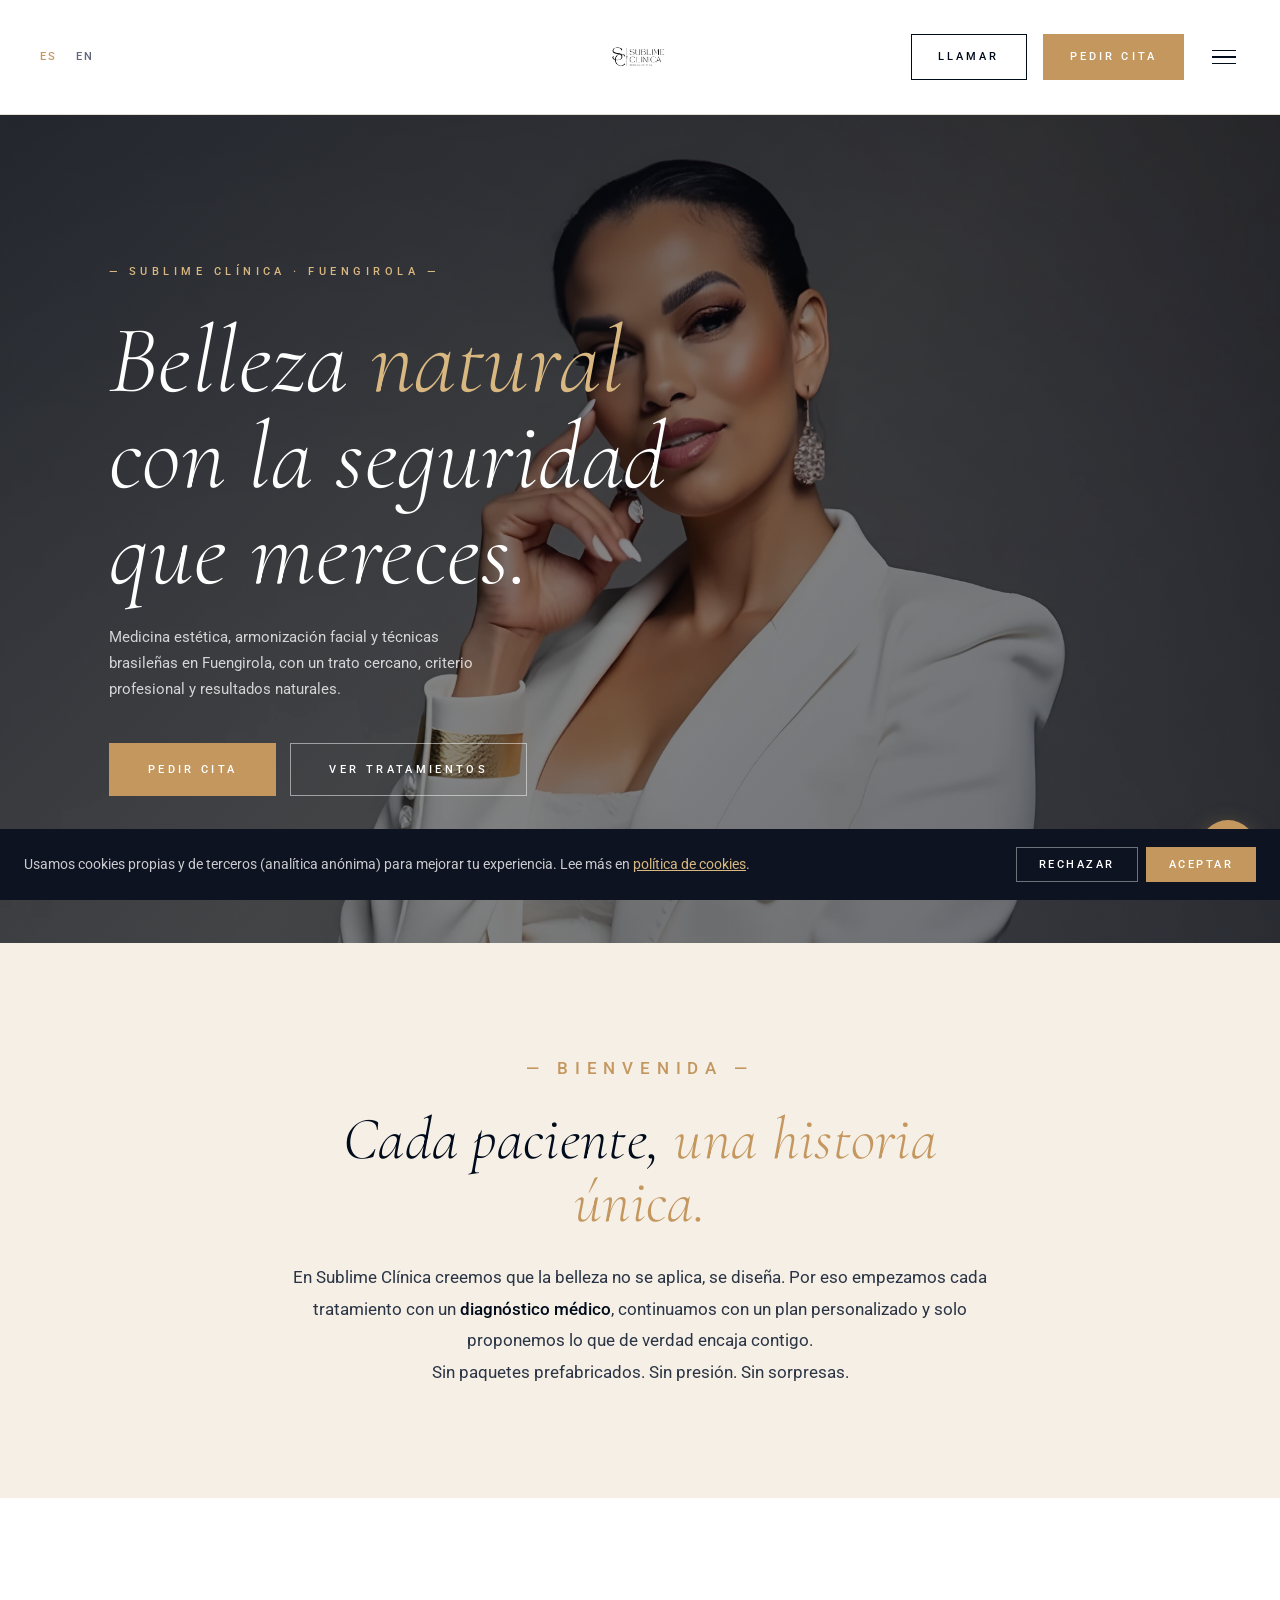
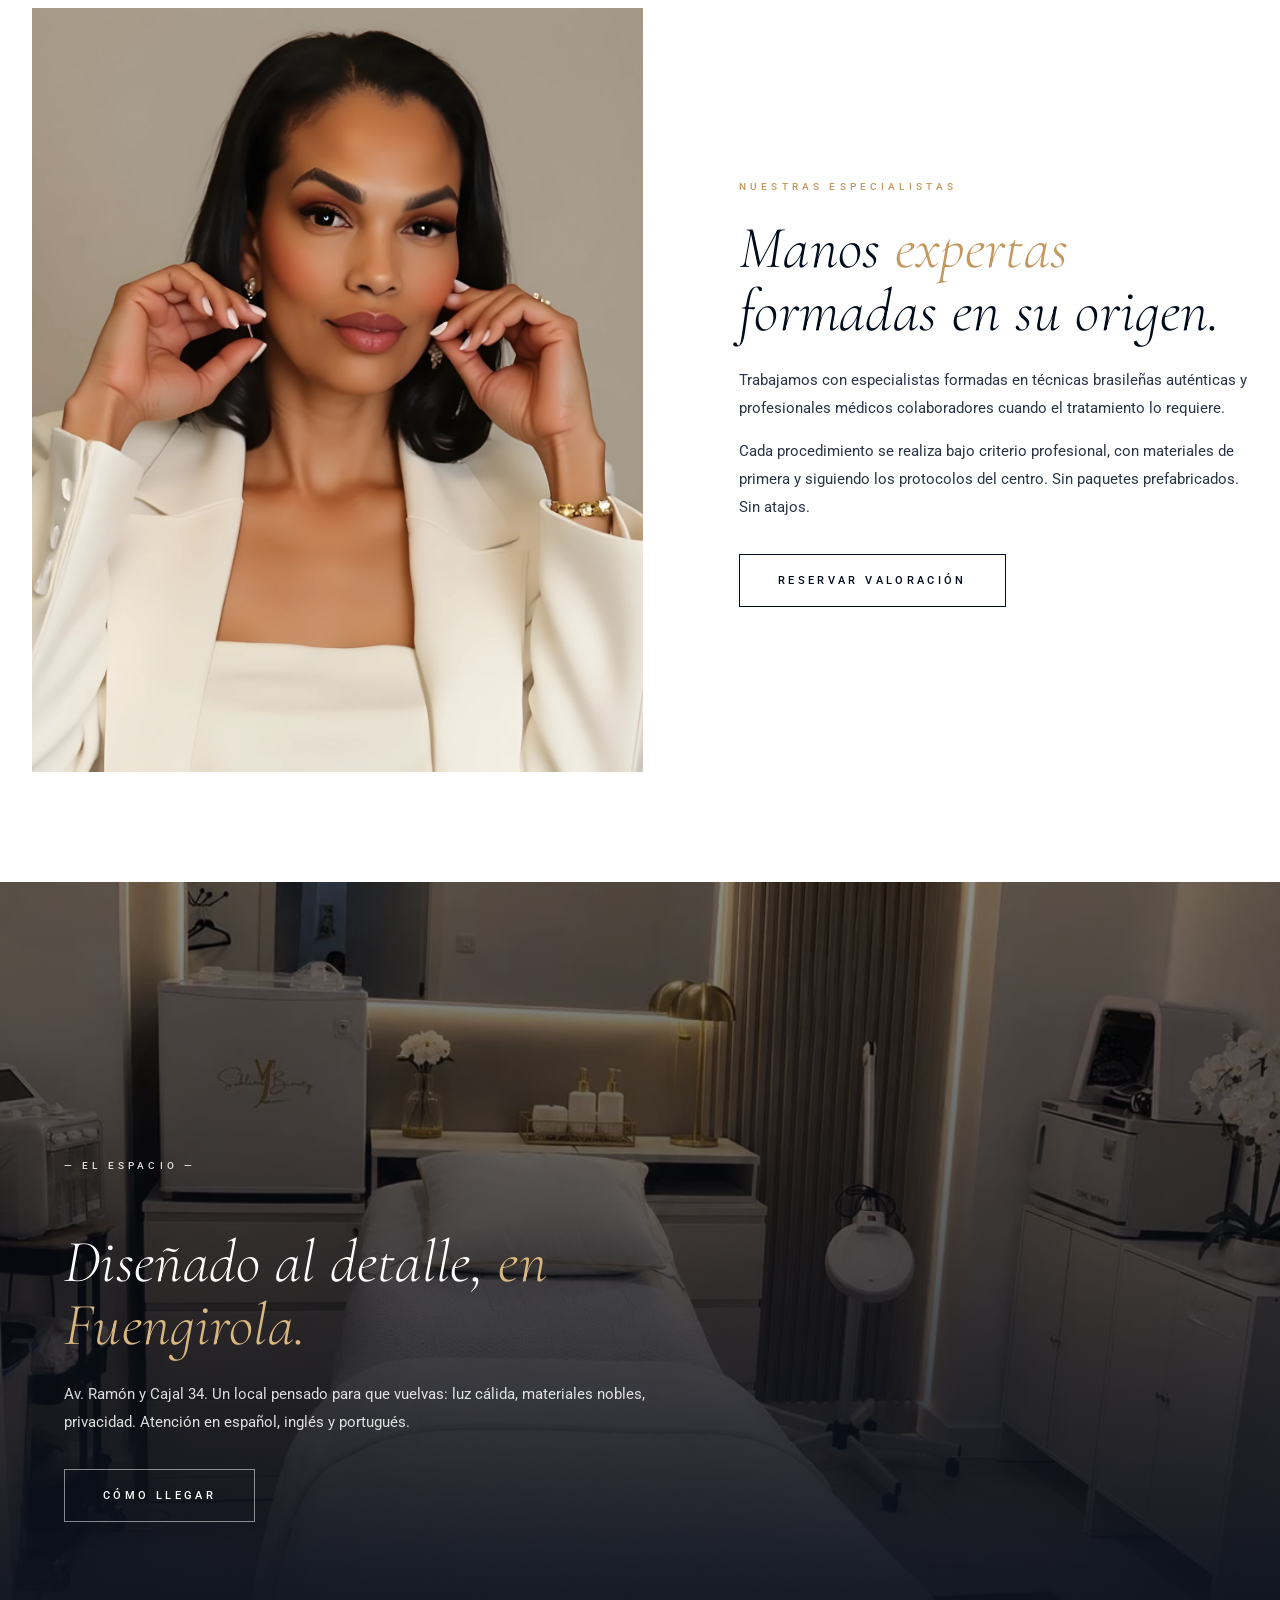
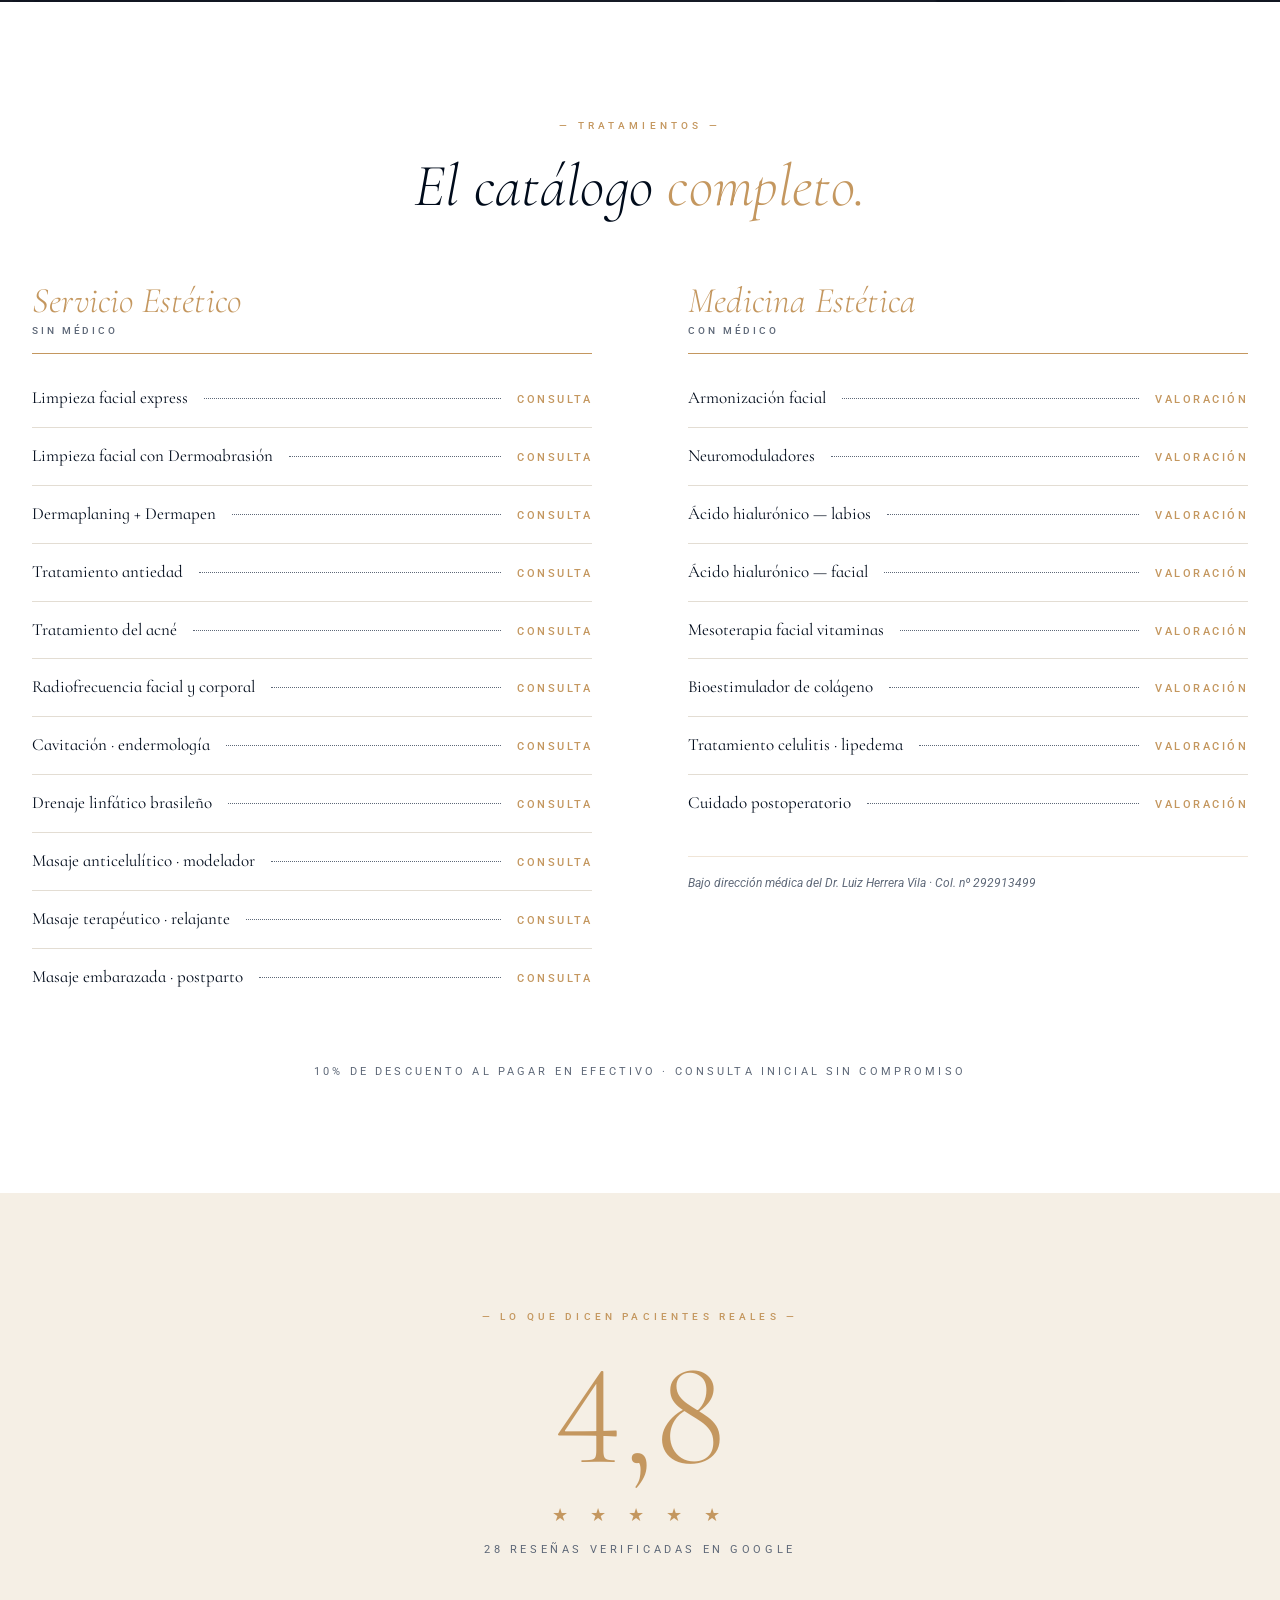
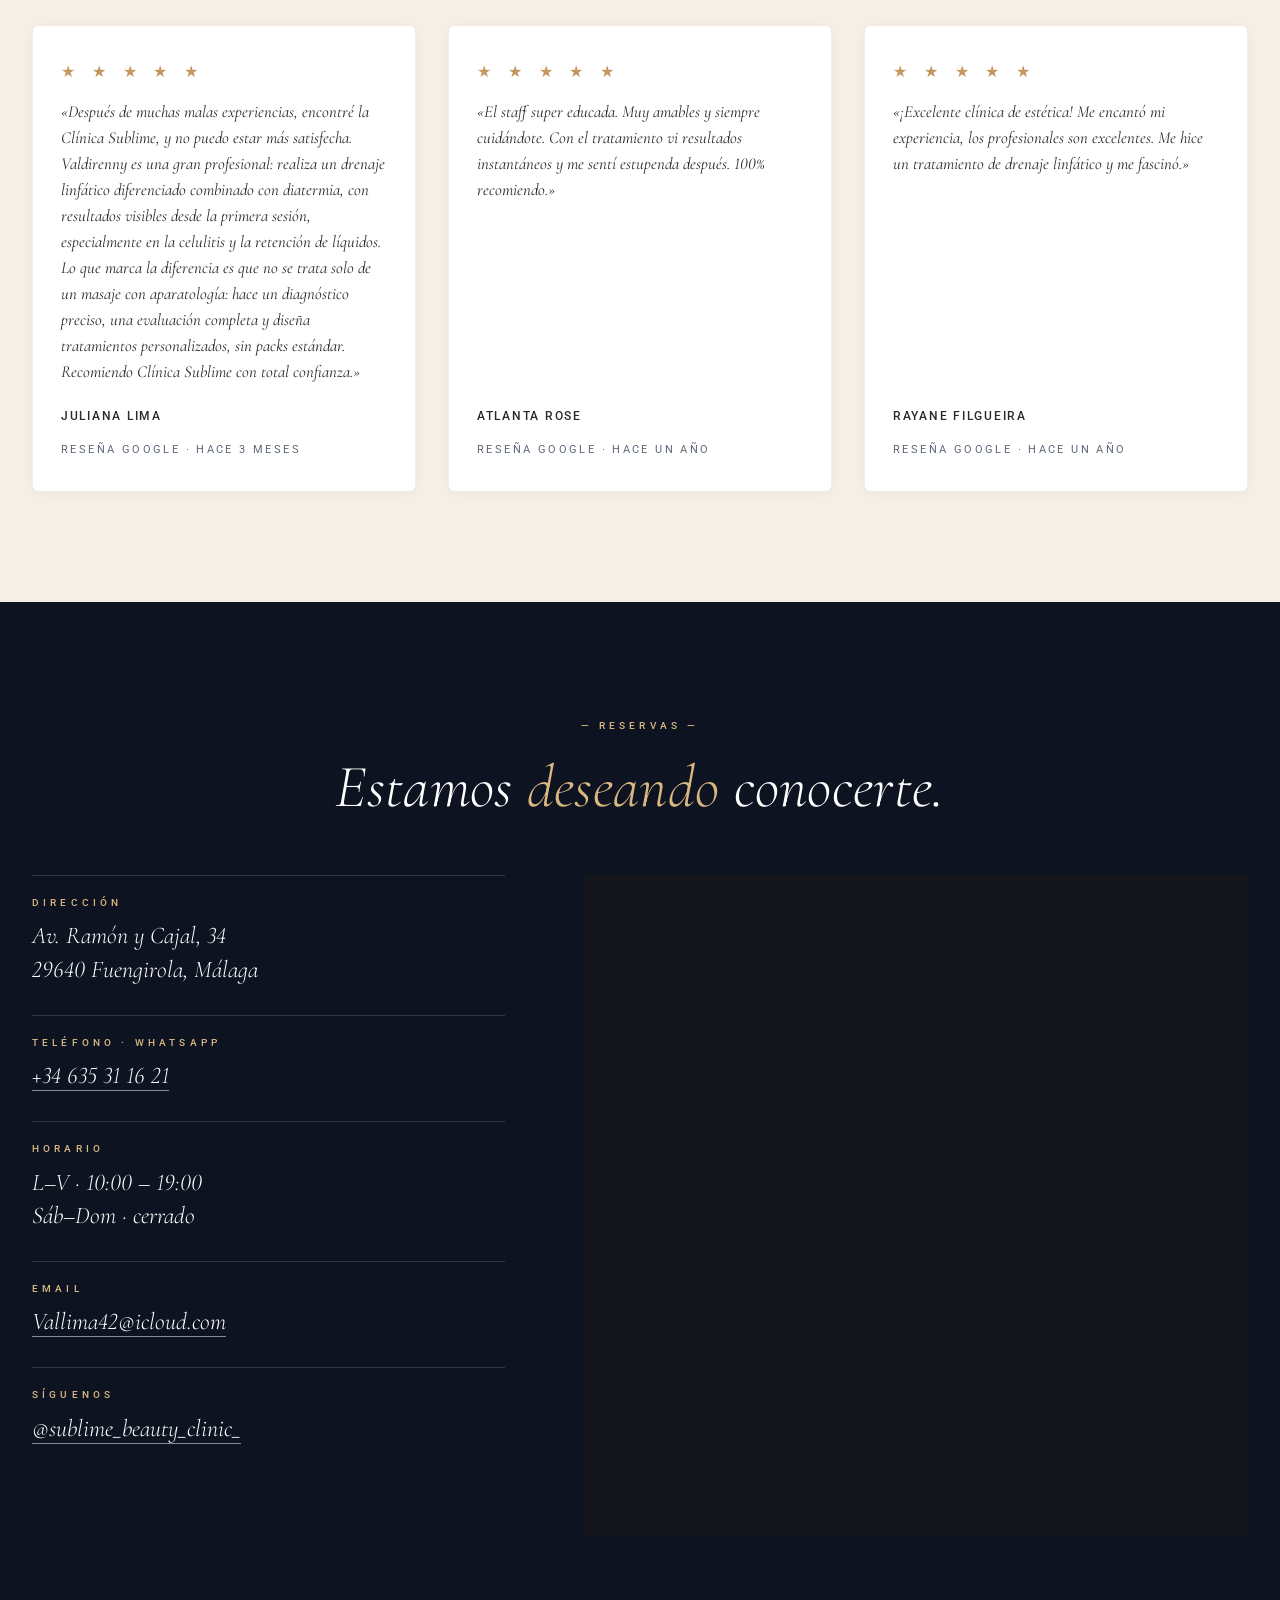
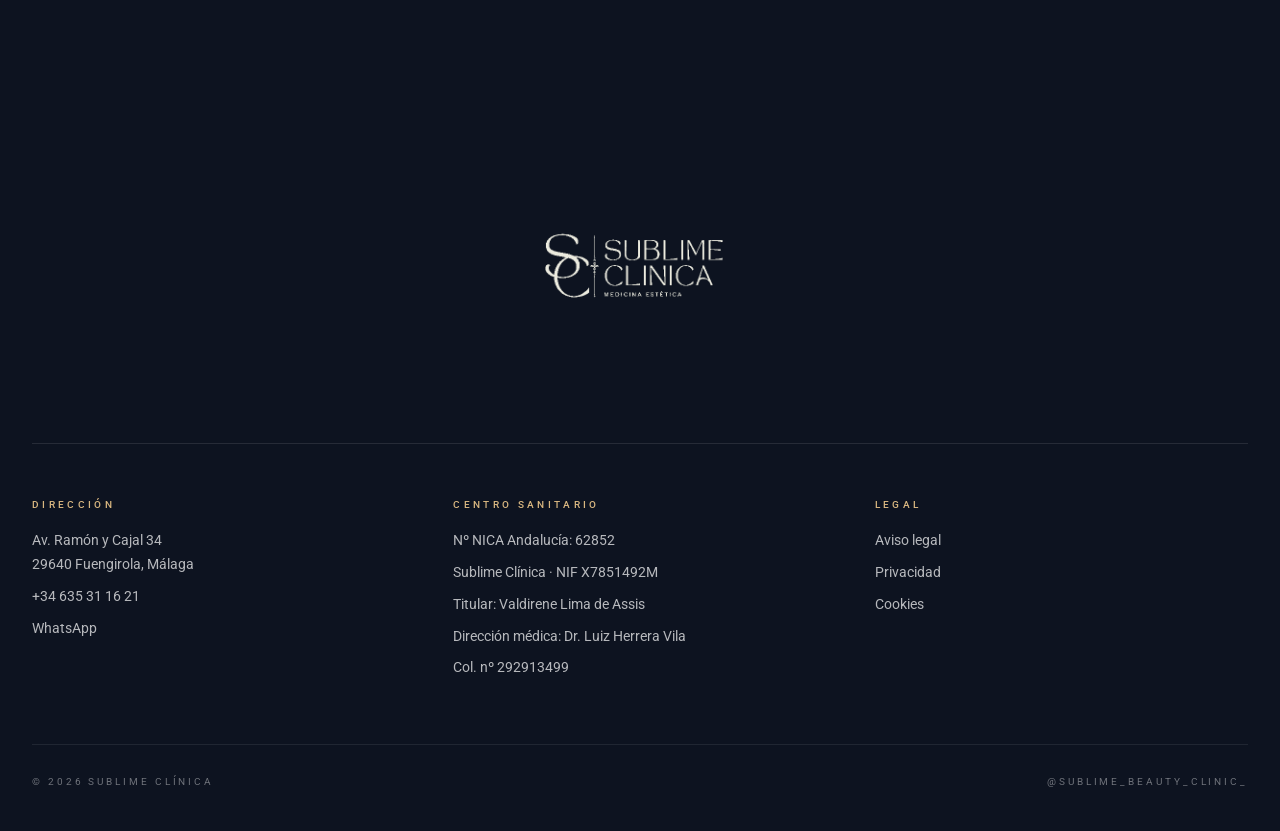
==== index.html @ e11ad097 "Aplicar datos médico director Dr. Luiz Herrera Vila (col. 292913499) Datos recibidos del cliente 12-" ====
<!DOCTYPE html>
<html lang="es">
<head>
    <meta charset="UTF-8">
    <meta name="viewport" content="width=device-width, initial-scale=1.0">
    <meta name="theme-color" content="#0d1320">
    <title>Sublime Clínica — Medicina estética y regenerativa · Fuengirola</title>
    <meta name="description" content="Clínica de medicina estética y regenerativa en Fuengirola.">
    <meta name="robots" content="noindex,nofollow">
    <link rel="icon" href="data:image/svg+xml,%3Csvg xmlns=%27http://www.w3.org/2000/svg%27 viewBox=%270 0 32 32%27%3E%3Crect width=%2732%27 height=%2732%27 fill=%27%230D1320%27/%3E%3Ctext x=%2716%27 y=%2722%27 font-family=%27serif%27 font-size=%2716%27 fill=%27%23C4975F%27 text-anchor=%27middle%27 font-style=%27italic%27%3ESC%3C/text%3E%3C/svg%3E" sizes="any">
    <link rel="apple-touch-icon" href="assets/img/logo-sc-transparent.webp">

    <link rel="preconnect" href="https://fonts.googleapis.com">
    <link rel="preconnect" href="https://fonts.gstatic.com" crossorigin>
    <link rel="preload" as="style" href="https://fonts.googleapis.com/css2?family=Cormorant+Infant:ital,wght@0,300;0,400;0,500;1,300;1,400&family=Roboto:wght@300;400;500&display=swap">
    <link rel="stylesheet" href="https://fonts.googleapis.com/css2?family=Cormorant+Infant:ital,wght@0,300;0,400;0,500;1,300;1,400&family=Roboto:wght@300;400;500&display=swap" media="print">
    <noscript><link rel="stylesheet" href="https://fonts.googleapis.com/css2?family=Cormorant+Infant:ital,wght@0,300;0,400;0,500;1,300;1,400&family=Roboto:wght@300;400;500&display=swap"></noscript>

    <link rel="stylesheet" href="assets/css/main.css">
    <link rel="preload" as="image" href="assets/img/doctora-cuerpo.webp" fetchpriority="high">

    <script src="assets/js/consent-init.js"></script>
    <meta name="referrer" content="strict-origin-when-cross-origin">
</head>
<body>
<a class="skip-link" href="#main">Saltar al contenido</a>

<header class="topbar">
    <div class="topbar-inner">
        <nav class="topbar-langs" aria-label="Idiomas">
            <a href="#" class="active">ES</a>
            <a href="#">EN</a>
        </nav>
        <a href="./" class="topbar-brand" aria-label="Sublime Clínica">
            <img src="assets/img/logo-sc-transparent.webp" alt="Sublime Clínica" class="topbar-brand-img" width="500" height="500">
        </a>
        <div class="topbar-right">
            <a href="tel:+34635311621" class="topbar-cta">Llamar</a>
            <a href="https://wa.me/34635311621?text=Hola%2C%20quiero%20pedir%20cita" target="_blank" rel="noopener noreferrer" class="topbar-cta is-gold">Pedir cita</a>
            <button type="button" class="topbar-burger" aria-label="Menú"><span></span><span></span><span></span></button>
        </div>
    </div>
</header>

<main id="main">

<!-- ===== HERO foto cinematic dark + texto blanco overlay ===== -->
<section class="hero">
    <div class="hero-bg">
        <img src="assets/img/doctora-cuerpo.webp" alt="" loading="eager" width="1990" height="2560" fetchpriority="high">
    </div>
    <div class="hero-content">
        <span class="hero-eyebrow">— Sublime Clínica · Fuengirola —</span>
        <h1>Belleza <em>natural</em><br>con la seguridad<br>que mereces.</h1>
        <p class="hero-tagline">
            Medicina estética, armonización facial y técnicas brasileñas en Fuengirola,
            con un trato cercano, criterio profesional y resultados naturales.
        </p>
        <div class="hero-cta">
            <a href="https://wa.me/34635311621?text=Hola%2C%20quiero%20pedir%20cita" target="_blank" rel="noopener noreferrer" class="btn btn-gold">Pedir cita</a>
            <a href="#tratamientos" class="btn btn-outline-light">Ver tratamientos</a>
        </div>
    </div>
</section>

<!-- ===== MANIFESTO crema centrado ===== -->
<section class="section section-cream">
    <div class="container-narrow">
        <div class="manifesto">
            <p class="eyebrow">— Bienvenida —</p>
            <h2 style="margin-top:24px">Cada paciente, <em>una historia única.</em></h2>
            <p>
                En Sublime Clínica creemos que la belleza no se aplica, se diseña.
                Por eso empezamos cada tratamiento con un <strong>diagnóstico médico</strong>,
                continuamos con un plan personalizado y solo proponemos lo que de verdad encaja contigo.
            </p>
            <p>
                Sin paquetes prefabricados. Sin presión. Sin sorpresas.
            </p>
        </div>
    </div>
</section>

<!-- ===== SECCIÓN split — Especialistas (sin destacar individuo médico, ver instrucciones cliente 11-may) ===== -->
<section class="section">
    <div class="container">
        <div class="split">
            <div class="split-img fade-in">
                <img src="assets/img/doctora-retrato.webp" alt="" loading="lazy" width="1834" height="1834">
            </div>
            <div class="split-text fade-in">
                <p class="eyebrow">Nuestras especialistas</p>
                <h2 style="margin-top:18px">Manos <em>expertas</em><br>formadas en su origen.</h2>
                <p>
                    Trabajamos con especialistas formadas en técnicas brasileñas auténticas
                    y profesionales médicos colaboradores cuando el tratamiento lo requiere.
                </p>
                <p>
                    Cada procedimiento se realiza bajo criterio profesional, con materiales
                    de primera y siguiendo los protocolos del centro. Sin paquetes prefabricados.
                    Sin atajos.
                </p>
                <a href="#contacto" class="btn btn-outline-dark" style="margin-top:32px">Reservar valoración</a>
            </div>
        </div>
    </div>
</section>

<!-- ===== CINEMA section foto fullbleed dark ===== -->
<section class="cinema">
    <div class="cinema-bg">
        <img src="assets/img/cabina-01.webp" alt="" loading="lazy" width="1086" height="1448">
    </div>
    <div class="container">
        <div class="cinema-content">
            <p class="eyebrow">— El espacio —</p>
            <h2 style="margin-top:24px">Diseñado al detalle, <em>en Fuengirola.</em></h2>
            <p>
                Av. Ramón y Cajal 34. Un local pensado para que vuelvas:
                luz cálida, materiales nobles, privacidad. Atención en español, inglés y portugués.
            </p>
            <a href="#contacto" class="btn btn-outline-light">Cómo llegar</a>
        </div>
    </div>
</section>

<!-- ===== CATÁLOGO ===== -->
<section id="tratamientos" class="section">
    <div class="container">
        <div style="text-align:center;margin-bottom:32px">
            <p class="eyebrow">— Tratamientos —</p>
            <h2 style="margin-top:18px;font-style:italic">El catálogo <em style="color:var(--gold)">completo.</em></h2>
        </div>
        <div class="catalogo">
            <div class="catalogo-col">
                <h3>Servicio Estético<small>Sin médico</small></h3>
                <div class="catalogo-list">
                    <div class="catalogo-row"><span class="catalogo-row-name">Limpieza facial express</span><span class="catalogo-row-dots"></span><span class="catalogo-row-meta">consulta</span></div>
                    <div class="catalogo-row"><span class="catalogo-row-name">Limpieza facial con Dermoabrasión</span><span class="catalogo-row-dots"></span><span class="catalogo-row-meta">consulta</span></div>
                    <div class="catalogo-row"><span class="catalogo-row-name">Dermaplaning + Dermapen</span><span class="catalogo-row-dots"></span><span class="catalogo-row-meta">consulta</span></div>
                    <div class="catalogo-row"><span class="catalogo-row-name">Tratamiento antiedad</span><span class="catalogo-row-dots"></span><span class="catalogo-row-meta">consulta</span></div>
                    <div class="catalogo-row"><span class="catalogo-row-name">Tratamiento del acné</span><span class="catalogo-row-dots"></span><span class="catalogo-row-meta">consulta</span></div>
                    <div class="catalogo-row"><span class="catalogo-row-name">Radiofrecuencia facial y corporal</span><span class="catalogo-row-dots"></span><span class="catalogo-row-meta">consulta</span></div>
                    <div class="catalogo-row"><span class="catalogo-row-name">Cavitación · endermología</span><span class="catalogo-row-dots"></span><span class="catalogo-row-meta">consulta</span></div>
                    <div class="catalogo-row"><span class="catalogo-row-name">Drenaje linfático brasileño</span><span class="catalogo-row-dots"></span><span class="catalogo-row-meta">consulta</span></div>
                    <div class="catalogo-row"><span class="catalogo-row-name">Masaje anticelulítico · modelador</span><span class="catalogo-row-dots"></span><span class="catalogo-row-meta">consulta</span></div>
                    <div class="catalogo-row"><span class="catalogo-row-name">Masaje terapéutico · relajante</span><span class="catalogo-row-dots"></span><span class="catalogo-row-meta">consulta</span></div>
                    <div class="catalogo-row"><span class="catalogo-row-name">Masaje embarazada · postparto</span><span class="catalogo-row-dots"></span><span class="catalogo-row-meta">consulta</span></div>
                </div>
            </div>
            <div class="catalogo-col">
                <h3>Medicina Estética<small>Con médico</small></h3>
                <div class="catalogo-list">
                    <div class="catalogo-row"><span class="catalogo-row-name">Armonización facial</span><span class="catalogo-row-dots"></span><span class="catalogo-row-meta">valoración</span></div>
                    <div class="catalogo-row"><span class="catalogo-row-name">Neuromoduladores</span><span class="catalogo-row-dots"></span><span class="catalogo-row-meta">valoración</span></div>
                    <div class="catalogo-row"><span class="catalogo-row-name">Ácido hialurónico — labios</span><span class="catalogo-row-dots"></span><span class="catalogo-row-meta">valoración</span></div>
                    <div class="catalogo-row"><span class="catalogo-row-name">Ácido hialurónico — facial</span><span class="catalogo-row-dots"></span><span class="catalogo-row-meta">valoración</span></div>
                    <div class="catalogo-row"><span class="catalogo-row-name">Mesoterapia facial vitaminas</span><span class="catalogo-row-dots"></span><span class="catalogo-row-meta">valoración</span></div>
                    <div class="catalogo-row"><span class="catalogo-row-name">Bioestimulador de colágeno</span><span class="catalogo-row-dots"></span><span class="catalogo-row-meta">valoración</span></div>
                    <div class="catalogo-row"><span class="catalogo-row-name">Tratamiento celulitis · lipedema</span><span class="catalogo-row-dots"></span><span class="catalogo-row-meta">valoración</span></div>
                    <div class="catalogo-row"><span class="catalogo-row-name">Cuidado postoperatorio</span><span class="catalogo-row-dots"></span><span class="catalogo-row-meta">valoración</span></div>
                </div>
                <p class="catalogo-medico-note">Bajo dirección médica del Dr. Luiz Herrera Vila · Col. nº 292913499</p>
            </div>
        </div>
        <p class="catalogo-note">10% de descuento al pagar en efectivo · Consulta inicial sin compromiso</p>
    </div>
</section>

<!-- ===== RESEÑAS ===== -->
<section class="reviews-cream">
    <div class="container">
        <div class="container-narrow" style="margin:0 auto;text-align:center">
            <p class="eyebrow">— Lo que dicen pacientes reales —</p>
            <div class="reviews-num" style="margin-top:24px">4,8</div>
            <div class="reviews-stars">★ ★ ★ ★ ★</div>
            <p class="reviews-meta">28 reseñas verificadas en Google</p>
        </div>
        <div class="reviews-cards">
            <article class="review-card">
                <div class="review-stars">★ ★ ★ ★ ★</div>
                <p class="review-text">«Después de muchas malas experiencias, encontré la Clínica Sublime, y no puedo estar más satisfecha. Valdirenny es una gran profesional: realiza un drenaje linfático diferenciado combinado con diatermia, con resultados visibles desde la primera sesión, especialmente en la celulitis y la retención de líquidos. Lo que marca la diferencia es que no se trata solo de un masaje con aparatología: hace un diagnóstico preciso, una evaluación completa y diseña tratamientos personalizados, sin packs estándar. Recomiendo Clínica Sublime con total confianza.»</p>
                <div class="review-author">Juliana Lima</div>
                <div class="review-meta-line">Reseña Google · Hace 3 meses</div>
            </article>
            <article class="review-card">
                <div class="review-stars">★ ★ ★ ★ ★</div>
                <p class="review-text">«El staff super educada. Muy amables y siempre cuidándote. Con el tratamiento vi resultados instantáneos y me sentí estupenda después. 100% recomiendo.»</p>
                <div class="review-author">Atlanta Rose</div>
                <div class="review-meta-line">Reseña Google · Hace un año</div>
            </article>
            <article class="review-card">
                <div class="review-stars">★ ★ ★ ★ ★</div>
                <p class="review-text">«¡Excelente clínica de estética! Me encantó mi experiencia, los profesionales son excelentes. Me hice un tratamiento de drenaje linfático y me fascinó.»</p>
                <div class="review-author">Rayane Filgueira</div>
                <div class="review-meta-line">Reseña Google · Hace un año</div>
            </article>
        </div>
    </div>
</section>

<!-- ===== CONTACTO dark ===== -->
<section id="contacto" class="section section-dark">
    <div class="container">
        <div style="text-align:center;margin-bottom:32px">
            <p class="eyebrow">— Reservas —</p>
            <h2 style="margin-top:18px;color:#fff;font-style:italic">Estamos <em style="color:var(--gold-soft)">deseando</em> conocerte.</h2>
        </div>
        <div class="contacto-grid">
            <div class="contacto-info">
                <div class="contacto-row">
                    <span class="eyebrow">Dirección</span>
                    <p>Av. Ramón y Cajal, 34<br>29640 Fuengirola, Málaga</p>
                </div>
                <div class="contacto-row">
                    <span class="eyebrow">Teléfono · WhatsApp</span>
                    <p><a href="https://wa.me/34635311621" target="_blank" rel="noopener noreferrer">+34 635 31 16 21</a></p>
                </div>
                <div class="contacto-row">
                    <span class="eyebrow">Horario</span>
                    <p>L–V · 10:00 – 19:00<br>Sáb–Dom · cerrado</p>
                </div>
                <div class="contacto-row">
                    <span class="eyebrow">Email</span>
                    <p><a href="mailto:Vallima42@icloud.com">Vallima42@icloud.com</a></p>
                </div>
                <div class="contacto-row">
                    <span class="eyebrow">Síguenos</span>
                    <p><a href="https://www.instagram.com/sublime_beauty_clinic_/" target="_blank" rel="noopener noreferrer">@sublime_beauty_clinic_</a></p>
                </div>
            </div>
            <div class="map-frame fade-in">
                <iframe
                    src="https://www.google.com/maps/embed?pb=!1m18!1m12!1m3!1d3193.6!2d-4.6258!3d36.5400!2m3!1f0!2f0!3f0!3m2!1i1024!2i768!4f13.1!3m3!1m2!1s0x0%3A0x0!2zQXYuIFJhbcOzbiB5IENhamFsIDM0LCBGdWVuZ2lyb2xh!5e0!3m2!1ses!2ses!4v1700000000"
                    title="Sublime Clínica · Fuengirola" loading="lazy" referrerpolicy="no-referrer-when-downgrade" allowfullscreen></iframe>
            </div>
        </div>
    </div>
</section>

</main>

<footer class="footer">
    <div class="container">
        <div class="footer-logo">
            <img src="assets/img/logo-sc-transparent.webp" alt="Sublime Clínica" class="footer-logo-img" width="500" height="500">
        </div>
        <div class="footer-grid">
            <div class="footer-col">
                <h4>Dirección</h4>
                <p>Av. Ramón y Cajal 34<br>29640 Fuengirola, Málaga</p>
                <a href="tel:+34635311621">+34 635 31 16 21</a>
                <a href="https://wa.me/34635311621" target="_blank" rel="noopener noreferrer">WhatsApp</a>
            </div>
            <div class="footer-col">
                <h4>Centro sanitario</h4>
                <p>Nº NICA Andalucía: 62852</p>
                <p>Sublime Clínica · NIF X7851492M</p>
                <p>Titular: Valdirene Lima de Assis</p>
                <p>Dirección médica: Dr. Luiz Herrera Vila</p>
                <p>Col. nº 292913499</p>
            </div>
            <div class="footer-col">
                <h4>Legal</h4>
                <a href="aviso-legal.html">Aviso legal</a>
                <a href="privacidad.html">Privacidad</a>
                <a href="cookies.html">Cookies</a>
            </div>
        </div>
        <div class="footer-bottom">
            <span>© 2026 Sublime Clínica</span>
            <span><a href="https://www.instagram.com/sublime_beauty_clinic_/" target="_blank" rel="noopener noreferrer">@sublime_beauty_clinic_</a></span>
        </div>
    </div>
</footer>

<a href="https://wa.me/34635311621?text=Hola%2C%20quiero%20pedir%20cita" target="_blank" rel="noopener noreferrer" class="wa-float" aria-label="WhatsApp">
    <svg viewBox="0 0 24 24" fill="currentColor" aria-hidden="true">
        <path d="M17.472 14.382c-.297-.149-1.758-.867-2.03-.967-.273-.099-.471-.148-.67.15-.197.297-.767.966-.94 1.164-.173.199-.347.223-.644.075-.297-.15-1.255-.463-2.39-1.475-.883-.788-1.48-1.761-1.653-2.059-.173-.297-.018-.458.13-.606.134-.133.298-.347.446-.52.149-.174.198-.298.298-.497.099-.198.05-.371-.025-.52-.075-.149-.669-1.612-.916-2.207-.242-.579-.487-.5-.669-.51l-.57-.01c-.198 0-.52.074-.792.372s-1.04 1.016-1.04 2.479 1.065 2.876 1.213 3.074c.149.198 2.096 3.2 5.077 4.487.709.306 1.262.489 1.694.626.712.226 1.36.194 1.872.118.571-.085 1.758-.719 2.006-1.413.248-.694.248-1.289.173-1.413-.074-.124-.272-.198-.57-.347m-5.421 7.403h-.004a9.87 9.87 0 0 1-5.031-1.378l-.361-.214-3.741.982.998-3.648-.235-.374a9.86 9.86 0 0 1-1.51-5.26c.001-5.45 4.436-9.884 9.888-9.884 2.64 0 5.122 1.03 6.988 2.898a9.825 9.825 0 0 1 2.893 6.994c-.003 5.45-4.437 9.884-9.885 9.884m8.413-18.297A11.815 11.815 0 0 0 12.05 0C5.495 0 .16 5.335.157 11.892c0 2.096.547 4.142 1.588 5.945L.057 24l6.305-1.654a11.882 11.882 0 0 0 5.683 1.448h.005c6.554 0 11.89-5.335 11.893-11.892a11.821 11.821 0 0 0-3.48-8.413"/>
    </svg>
</a>

<script src="assets/js/consent.js" defer></script>
<script src="assets/js/main.js" defer></script>
</body>
</html>
---- assets/css/main.css ----
/* ============================================
   Sublime Clínica — Opción B (Epione Beverly Hills inspired)
   Paleta: blanco + matices negro/azul oscuro + dorado luxury
   Cormorant Infant (display elegante light) + Roboto (sans body)
   ============================================ */

*, *::before, *::after { margin: 0; padding: 0; box-sizing: border-box; }
html { scroll-behavior: smooth; -webkit-text-size-adjust: 100%; text-size-adjust: 100%; }
body {
    font-family: 'Roboto', -apple-system, BlinkMacSystemFont, 'Segoe UI', Helvetica, sans-serif;
    color: var(--text);
    background: var(--bg);
    line-height: 1.7;
    font-size: 15px;
    font-weight: 400;
    -webkit-font-smoothing: antialiased;
    overflow-x: hidden;
}
img, picture, video, svg { max-width: 100%; display: block; }
ul { list-style: none; }
a { color: inherit; text-decoration: none; }
button { font-family: inherit; cursor: pointer; border: none; background: none; color: inherit; }

:root {
    --bg: #ffffff;
    --bg-cream: #f5efe5;
    --text: #000b1b;
    --text-soft: #2a3445;
    --text-mute: #5e6878;
    --line: #e3ddd3;
    --gold: #c4975f;
    --gold-hover: #a87f4a;
    --gold-soft: #d9b780;
    --dark: #0d1320;
    --dark-2: #1a2030;
    --container: 1280px;
    --tr: 350ms cubic-bezier(0.16, 1, 0.3, 1);
}

.container { width: 100%; max-width: var(--container); margin: 0 auto; padding: 0 32px; }
.container-narrow { width: 100%; max-width: 880px; margin: 0 auto; padding: 0 32px; }

/* === Typography === */
h1, h2, h3, h4 {
    font-family: 'Cormorant Infant', 'Times New Roman', serif;
    color: var(--text);
    font-weight: 300;
    line-height: 1.05;
    letter-spacing: 0.005em;
}
h1 { font-size: clamp(3rem, 8vw, 6rem); font-weight: 300; line-height: 1; }
h2 { font-size: clamp(2.25rem, 5vw, 3.75rem); font-weight: 300; line-height: 1.05; }
h3 { font-size: clamp(1.5rem, 2.5vw, 2rem); font-weight: 400; }
h4 {
    font-family: 'Roboto', sans-serif;
    font-size: 0.7rem;
    font-weight: 500;
    text-transform: uppercase;
    letter-spacing: 0.32em;
    color: var(--gold);
    margin-bottom: 18px;
}
p { color: var(--text-soft); font-size: 0.9375rem; line-height: 1.85; }
strong { color: var(--text); font-weight: 500; }
em { font-style: italic; }
.eyebrow {
    display: inline-block;
    font-family: 'Roboto', sans-serif;
    font-size: 0.65rem;
    font-weight: 500;
    text-transform: uppercase;
    letter-spacing: 0.4em;
    color: var(--gold);
}

/* === Buttons === */
.btn {
    display: inline-flex; align-items: center; justify-content: center;
    padding: 16px 38px;
    font-family: 'Roboto', sans-serif;
    font-size: 0.7rem; font-weight: 500;
    letter-spacing: 0.3em; text-transform: uppercase;
    border: 1px solid transparent;
    transition: all var(--tr);
    cursor: pointer; min-height: 50px;
}
.btn-gold { background: var(--gold); color: #fff; border-color: var(--gold); }
.btn-gold:hover { background: var(--gold-hover); border-color: var(--gold-hover); }
.btn-outline-light { background: transparent; color: #fff; border-color: rgba(255,255,255,0.5); }
.btn-outline-light:hover { background: #fff; color: var(--text); border-color: #fff; }
.btn-outline-dark { background: transparent; color: var(--text); border-color: var(--text); }
.btn-outline-dark:hover { background: var(--text); color: #fff; }

/* === Topbar centrado minimalista === */
.topbar {
    position: relative; z-index: 50;
    padding: 22px 0;
    background: var(--bg);
    border-bottom: 1px solid var(--line);
}
.topbar-inner {
    display: grid;
    grid-template-columns: 1fr auto 1fr;
    align-items: center;
    max-width: 1440px;
    margin: 0 auto;
    padding: 0 40px;
    gap: 24px;
}
.topbar-langs { display: flex; gap: 18px; justify-self: start; }
.topbar-langs a {
    font-family: 'Roboto', sans-serif;
    font-size: 0.7rem;
    font-weight: 500;
    color: var(--text-mute);
    text-transform: uppercase;
    letter-spacing: 0.22em;
    transition: color 0.2s;
}
.topbar-langs a.active, .topbar-langs a:hover { color: var(--gold); }
.topbar-brand { justify-self: center; display: flex; align-items: center; }
.topbar-brand-img { height: 70px; width: auto; }
.topbar-right { display: flex; align-items: center; gap: 16px; justify-self: end; }
.topbar-cta {
    font-family: 'Roboto', sans-serif;
    font-size: 0.7rem;
    font-weight: 500;
    text-transform: uppercase;
    letter-spacing: 0.28em;
    padding: 12px 26px;
    border: 1px solid var(--text);
    color: var(--text);
    transition: all 0.25s;
}
.topbar-cta:hover { background: var(--text); color: #fff; }
.topbar-cta.is-gold { background: var(--gold); color: #fff; border-color: var(--gold); }
.topbar-cta.is-gold:hover { background: var(--gold-hover); border-color: var(--gold-hover); }
.topbar-burger { display: flex; flex-direction: column; gap: 5px; padding: 12px; margin-right: -8px; }
.topbar-burger span { display: block; width: 24px; height: 1.5px; background: var(--text); }
@media (max-width: 880px) {
    .topbar-inner { grid-template-columns: auto 1fr auto; padding: 0 22px; gap: 14px; }
    .topbar-cta { display: none; }
    .topbar-brand-img { height: 52px; }
}

/* === Hero foto cinematic dark + texto blanco overlay === */
.hero {
    position: relative;
    min-height: 92vh;
    display: flex;
    align-items: center;
    overflow: hidden;
    background: var(--dark);
    padding: 60px 0;
}
.hero-bg { position: absolute; inset: 0; z-index: 0; overflow: hidden; }
.hero-bg img {
    width: 100%; height: 100%;
    object-fit: cover;
    object-position: center top;
    filter: brightness(0.62);
}
.hero-bg::after {
    content: '';
    position: absolute; inset: 0;
    background: linear-gradient(135deg, rgba(13, 19, 32, 0.55) 0%, rgba(13, 19, 32, 0.18) 50%, rgba(13, 19, 32, 0.4) 100%);
    pointer-events: none;
}
.hero-content {
    position: relative; z-index: 1;
    color: #fff;
    max-width: 720px;
    padding: 0 32px;
    margin-left: 6%;
}
.hero-eyebrow {
    font-family: 'Roboto', sans-serif;
    font-size: 0.7rem;
    font-weight: 500;
    text-transform: uppercase;
    letter-spacing: 0.4em;
    color: var(--gold-soft);
    margin-bottom: 32px;
    display: block;
}
.hero h1 {
    color: #fff;
    margin-bottom: 24px;
    font-style: italic;
    font-weight: 300;
}
.hero h1 em {
    font-style: italic;
    color: var(--gold-soft);
}
.hero-tagline {
    font-family: 'Roboto', sans-serif;
    font-size: 0.95rem;
    color: rgba(255, 255, 255, 0.78);
    line-height: 1.7;
    max-width: 48ch;
    margin-bottom: 40px;
}
.hero-cta { display: flex; flex-wrap: wrap; gap: 14px; }

/* === Sections === */
.section { padding: 110px 0; }
.section-cream { background: var(--bg-cream); }
.section-dark { background: var(--dark); color: #fff; }
.section-dark h2, .section-dark h3, .section-dark h4 { color: #fff; }
.section-dark p { color: rgba(255, 255, 255, 0.78); }
.section-dark .eyebrow { color: var(--gold-soft); }

/* === Manifesto centrado luxury === */
.manifesto {
    text-align: center;
    max-width: 720px;
    margin: 0 auto;
}
.manifesto h2 {
    font-style: italic;
    font-weight: 300;
    margin-bottom: 28px;
}
.manifesto h2 em { color: var(--gold); font-style: italic; }
.manifesto p {
    font-size: 1.0625rem;
    line-height: 1.85;
}

/* === Split foto + texto === */
.split {
    display: grid;
    grid-template-columns: 1fr;
    gap: 56px;
    align-items: center;
}
.split-img { aspect-ratio: 4/5; overflow: hidden; }
.split-img img { width: 100%; height: 100%; object-fit: cover; }
.split-text h2 { margin-bottom: 24px; font-style: italic; font-weight: 300; }
.split-text h2 em { color: var(--gold); font-style: italic; }
.split-text p + p { margin-top: 16px; }
@media (min-width: 880px) {
    .split { grid-template-columns: 6fr 5fr; gap: 96px; }
    .split.is-reverse .split-text { order: 2; }
    .split.is-reverse .split-img { order: 1; }
}

/* === Cinema section (foto fullbleed con texto) === */
.cinema {
    position: relative;
    min-height: 80vh;
    overflow: hidden;
    display: flex;
    align-items: flex-end;
    padding: 80px 32px;
    background: var(--dark);
}
.cinema-bg { position: absolute; inset: 0; z-index: 0; }
.cinema-bg img { width: 100%; height: 100%; object-fit: cover; filter: brightness(0.55) saturate(0.95); }
.cinema-bg::after {
    content: ''; position: absolute; inset: 0;
    background: linear-gradient(to top, rgba(13,19,32,0.92) 0%, rgba(13,19,32,0.3) 60%, rgba(13,19,32,0) 100%);
}
.cinema-content { position: relative; z-index: 1; color: #fff; max-width: 600px; }
.cinema-content h2 {
    color: #fff;
    font-style: italic;
    font-weight: 300;
    margin-bottom: 24px;
}
.cinema-content h2 em { color: var(--gold-soft); font-style: italic; }
.cinema-content p { color: rgba(255, 255, 255, 0.85); margin-bottom: 32px; }

/* === Catálogo === */
.catalogo {
    display: grid;
    grid-template-columns: 1fr;
    gap: 64px;
    margin-top: 64px;
}
.catalogo-col h3 {
    font-family: 'Cormorant Infant', serif;
    font-size: clamp(1.625rem, 3vw, 2.25rem);
    color: var(--gold);
    font-style: italic;
    font-weight: 300;
    padding-bottom: 16px;
    border-bottom: 1px solid var(--gold);
    margin-bottom: 8px;
}
.catalogo-col h3 small {
    display: block;
    font-family: 'Roboto', sans-serif;
    font-size: 0.65rem;
    font-weight: 500;
    text-transform: uppercase;
    letter-spacing: 0.28em;
    color: var(--text-mute);
    margin-top: 6px;
    font-style: normal;
}
.catalogo-list { margin-top: 16px; }
.catalogo-row {
    display: flex; align-items: baseline; gap: 16px;
    padding: 14px 0;
    border-bottom: 1px solid var(--line);
}
.catalogo-row:last-child { border-bottom: none; }
.catalogo-row-name {
    font-family: 'Cormorant Infant', serif;
    font-size: 1.0625rem;
    color: var(--text);
    font-weight: 400;
}
.catalogo-row-dots { flex: 1; border-bottom: 1px dotted var(--text-mute); transform: translateY(-4px); }
.catalogo-row-meta {
    font-family: 'Roboto', sans-serif;
    font-size: 0.7rem;
    text-transform: uppercase;
    letter-spacing: 0.22em;
    color: var(--gold);
    font-weight: 500;
}
.catalogo-note {
    margin-top: 56px;
    text-align: center;
    font-family: 'Roboto', sans-serif;
    font-size: 0.7rem;
    text-transform: uppercase;
    letter-spacing: 0.28em;
    color: var(--text-mute);
}
.catalogo-medico-note {
    margin-top: 24px;
    font-family: 'Roboto', sans-serif;
    font-size: 0.78rem;
    color: var(--text-mute);
    font-style: italic;
    border-top: 1px solid rgba(196, 151, 95, 0.25);
    padding-top: 14px;
}
@media (min-width: 880px) {
    .catalogo { grid-template-columns: 1fr 1fr; gap: 96px; }
}

/* === Reviews === */
.reviews-cream {
    background: var(--bg-cream);
    padding: 110px 0;
    text-align: center;
}
.reviews-num {
    font-family: 'Cormorant Infant', serif;
    font-size: clamp(5rem, 14vw, 9rem);
    font-weight: 300;
    color: var(--gold);
    line-height: 0.9;
}
.reviews-stars { color: var(--gold); font-size: 1.125rem; letter-spacing: 0.5em; margin: 18px 0 10px; }
.reviews-meta {
    font-family: 'Roboto', sans-serif;
    font-size: 0.7rem;
    text-transform: uppercase;
    letter-spacing: 0.32em;
    color: var(--text-mute);
}
.reviews-cards {
    margin: 64px auto 0;
    display: grid;
    grid-template-columns: 1fr;
    gap: 28px;
    text-align: left;
}
@media (min-width: 900px) {
    .reviews-cards { grid-template-columns: repeat(3, 1fr); gap: 32px; }
}
.review-card {
    background: #fff;
    border: 1px solid rgba(196, 151, 95, 0.18);
    border-radius: 6px;
    padding: 32px 28px;
    box-shadow: 0 2px 18px rgba(13, 19, 32, 0.04);
    display: flex;
    flex-direction: column;
    gap: 14px;
}
.review-card .review-stars {
    color: var(--gold);
    font-size: 1rem;
    letter-spacing: 0.4em;
}
.review-card .review-text {
    font-family: 'Cormorant Infant', serif;
    font-size: 1.05rem;
    line-height: 1.55;
    color: var(--text-dark, #2a2a2a);
    font-style: italic;
    flex: 1;
}
.review-card .review-author {
    font-family: 'Roboto', sans-serif;
    font-size: 0.78rem;
    font-weight: 500;
    color: var(--text-dark, #2a2a2a);
    text-transform: uppercase;
    letter-spacing: 0.14em;
    margin-top: 6px;
}
.review-card .review-meta-line {
    font-family: 'Roboto', sans-serif;
    font-size: 0.68rem;
    color: var(--text-mute);
    text-transform: uppercase;
    letter-spacing: 0.22em;
}

/* === Contacto === */
.contacto-grid {
    display: grid;
    grid-template-columns: 1fr;
    gap: 56px;
    margin-top: 56px;
}
.contacto-info { display: flex; flex-direction: column; gap: 28px; }
.contacto-row { padding-top: 18px; border-top: 1px solid rgba(255, 255, 255, 0.15); }
.contacto-row .eyebrow { color: var(--gold-soft); display: block; margin-bottom: 8px; }
.contacto-row p {
    font-family: 'Cormorant Infant', serif;
    font-size: 1.5rem;
    color: #fff;
    line-height: 1.4;
    font-weight: 300;
    font-style: italic;
}
.contacto-row a { color: #fff; border-bottom: 1px solid rgba(255, 255, 255, 0.5); }
.contacto-row a:hover { border-color: var(--gold-soft); color: var(--gold-soft); }
.map-frame {
    width: 100%;
    aspect-ratio: 1/1;
    overflow: hidden;
    background: var(--dark-2);
    filter: grayscale(0.6) contrast(1.05) brightness(0.8);
}
.map-frame iframe { width: 100%; height: 100%; border: 0; }
@media (min-width: 880px) {
    .contacto-grid { grid-template-columns: 5fr 7fr; gap: 80px; }
}

/* === Placeholder === */
.placeholder-pending {
    display: inline-block;
    background: rgba(196, 151, 95, 0.10);
    border: 1px dashed var(--gold);
    padding: 2px 8px;
    color: var(--gold);
    font-style: italic;
    font-family: 'Roboto', sans-serif;
    font-size: 0.85em;
    text-transform: none;
    letter-spacing: 0.02em;
}
.placeholder-pending.on-light {
    color: var(--gold-hover);
}
.placeholder-block {
    background: rgba(255, 255, 255, 0.05);
    border-left: 2px solid var(--gold);
    padding: 16px 20px;
    color: rgba(255, 255, 255, 0.78);
    margin: 16px 0;
    font-size: 0.875rem;
    line-height: 1.65;
}
.placeholder-block.on-light {
    background: rgba(196, 151, 95, 0.06);
    color: var(--text-soft);
}

/* === Footer dark luxury === */
.footer {
    background: var(--dark);
    color: rgba(255, 255, 255, 0.7);
    padding: 100px 0 40px;
    text-align: center;
}
.footer-logo { margin-bottom: 56px; }
.footer-logo-img {
    width: 240px;
    height: auto;
    margin: 0 auto;
    display: block;
    filter: brightness(0) invert(1) sepia(0.5) saturate(2) hue-rotate(348deg);
    opacity: 0.92;
}
.footer-grid {
    display: grid;
    grid-template-columns: 1fr;
    gap: 32px;
    padding: 56px 0 0;
    border-top: 1px solid rgba(255, 255, 255, 0.1);
    text-align: left;
}
.footer-col h4 {
    font-family: 'Roboto', sans-serif;
    font-size: 0.65rem;
    color: var(--gold-soft);
    text-transform: uppercase;
    letter-spacing: 0.32em;
    margin-bottom: 18px;
    font-weight: 500;
}
.footer-col p, .footer-col a {
    color: rgba(255, 255, 255, 0.7);
    font-size: 0.875rem;
    display: block;
    margin-bottom: 8px;
    line-height: 1.7;
}
.footer-col a:hover { color: var(--gold-soft); }
.footer-bottom {
    margin-top: 56px;
    padding-top: 28px;
    border-top: 1px solid rgba(255, 255, 255, 0.08);
    display: flex; flex-wrap: wrap; justify-content: space-between; gap: 16px;
    font-family: 'Roboto', sans-serif;
    font-size: 0.65rem;
    text-transform: uppercase;
    letter-spacing: 0.28em;
    color: rgba(255, 255, 255, 0.4);
    text-align: left;
}
@media (min-width: 768px) {
    .footer-grid { grid-template-columns: 1fr 1fr 1fr; gap: 48px; }
}

/* === WhatsApp + skip === */
.wa-float {
    position: fixed; bottom: 24px; right: 24px;
    width: 56px; height: 56px;
    background: var(--gold); color: #fff;
    border-radius: 50%;
    display: flex; align-items: center; justify-content: center;
    z-index: 999;
    box-shadow: 0 6px 22px rgba(196, 151, 95, 0.4);
    transition: all 0.2s;
}
.wa-float:hover { background: var(--gold-hover); transform: scale(1.06); }
.wa-float svg { width: 28px; height: 28px; }
.skip-link { position: absolute; left: -9999px; top: 12px; background: var(--text); color: #fff; padding: 12px 18px; z-index: 9999; font-size: 0.875rem; }
.skip-link:focus { left: 12px; }

/* === Cookie banner === */
.ck-banner {
    display: none;
    position: fixed; bottom: 0; left: 0; right: 0;
    background: var(--dark); color: #fff;
    padding: 18px 24px; z-index: 99999;
}
.ck-banner-inner {
    max-width: var(--container);
    margin: 0 auto;
    display: flex; flex-wrap: wrap; gap: 16px;
    align-items: center; justify-content: space-between;
}
.ck-banner-text { flex: 1; min-width: 260px; font-size: 0.875rem; color: rgba(255, 255, 255, 0.78); }
.ck-banner-text a { color: var(--gold-soft); text-decoration: underline; }
.ck-banner-actions { display: flex; gap: 8px; flex-wrap: wrap; }
.ck-btn {
    padding: 10px 22px;
    font-family: 'Roboto', sans-serif;
    font-size: 0.7rem; font-weight: 500;
    text-transform: uppercase; letter-spacing: 0.22em;
    cursor: pointer; border: 1px solid transparent;
}
.ck-btn-reject { background: transparent; color: #fff; border-color: rgba(255,255,255,0.4); }
.ck-btn-accept { background: var(--gold); color: #fff; }

.fade-in { opacity: 0; transform: translateY(28px); transition: opacity 0.9s cubic-bezier(0.16, 1, 0.3, 1), transform 0.9s cubic-bezier(0.16, 1, 0.3, 1); }
.fade-in.is-visible { opacity: 1; transform: translateY(0); }
@media (prefers-reduced-motion: reduce) {
    *, *::before, *::after { animation-duration: 0.01ms !important; transition-duration: 0.01ms !important; }
    .fade-in { opacity: 1; transform: none; }
}
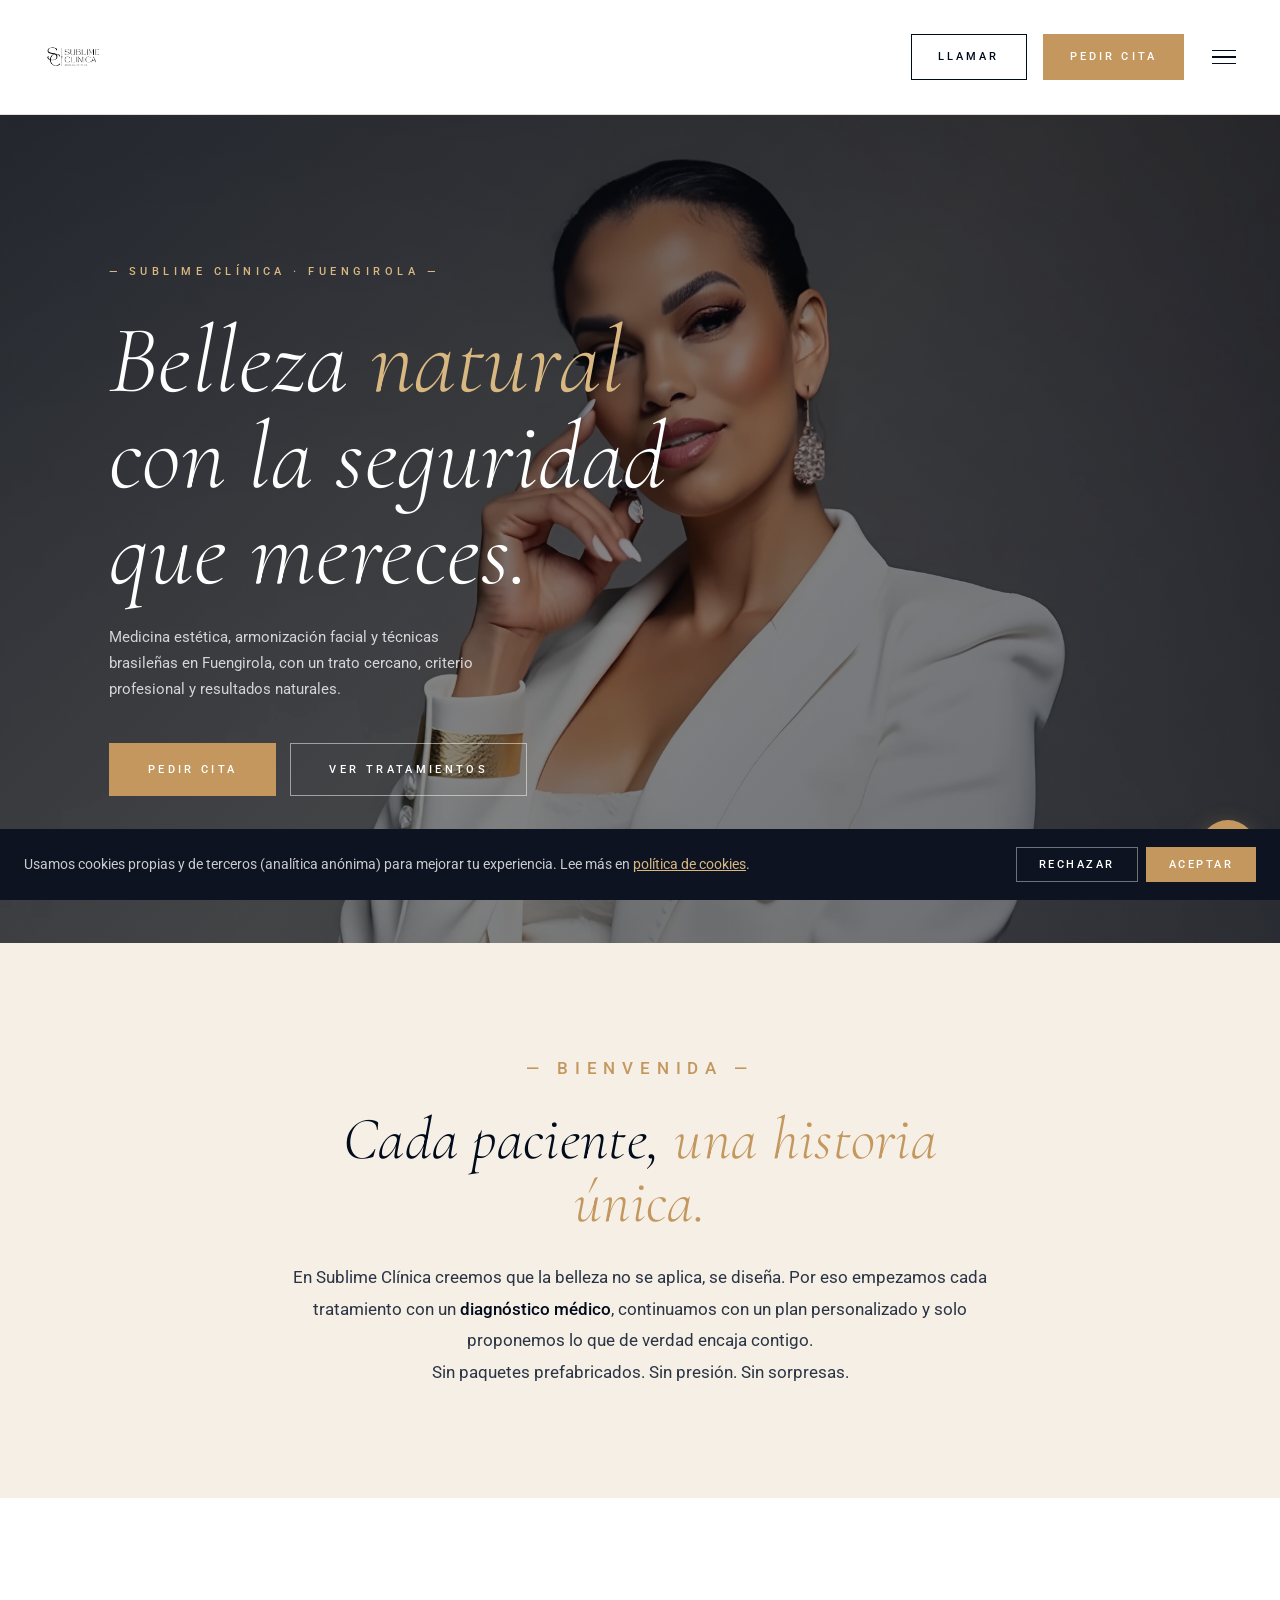
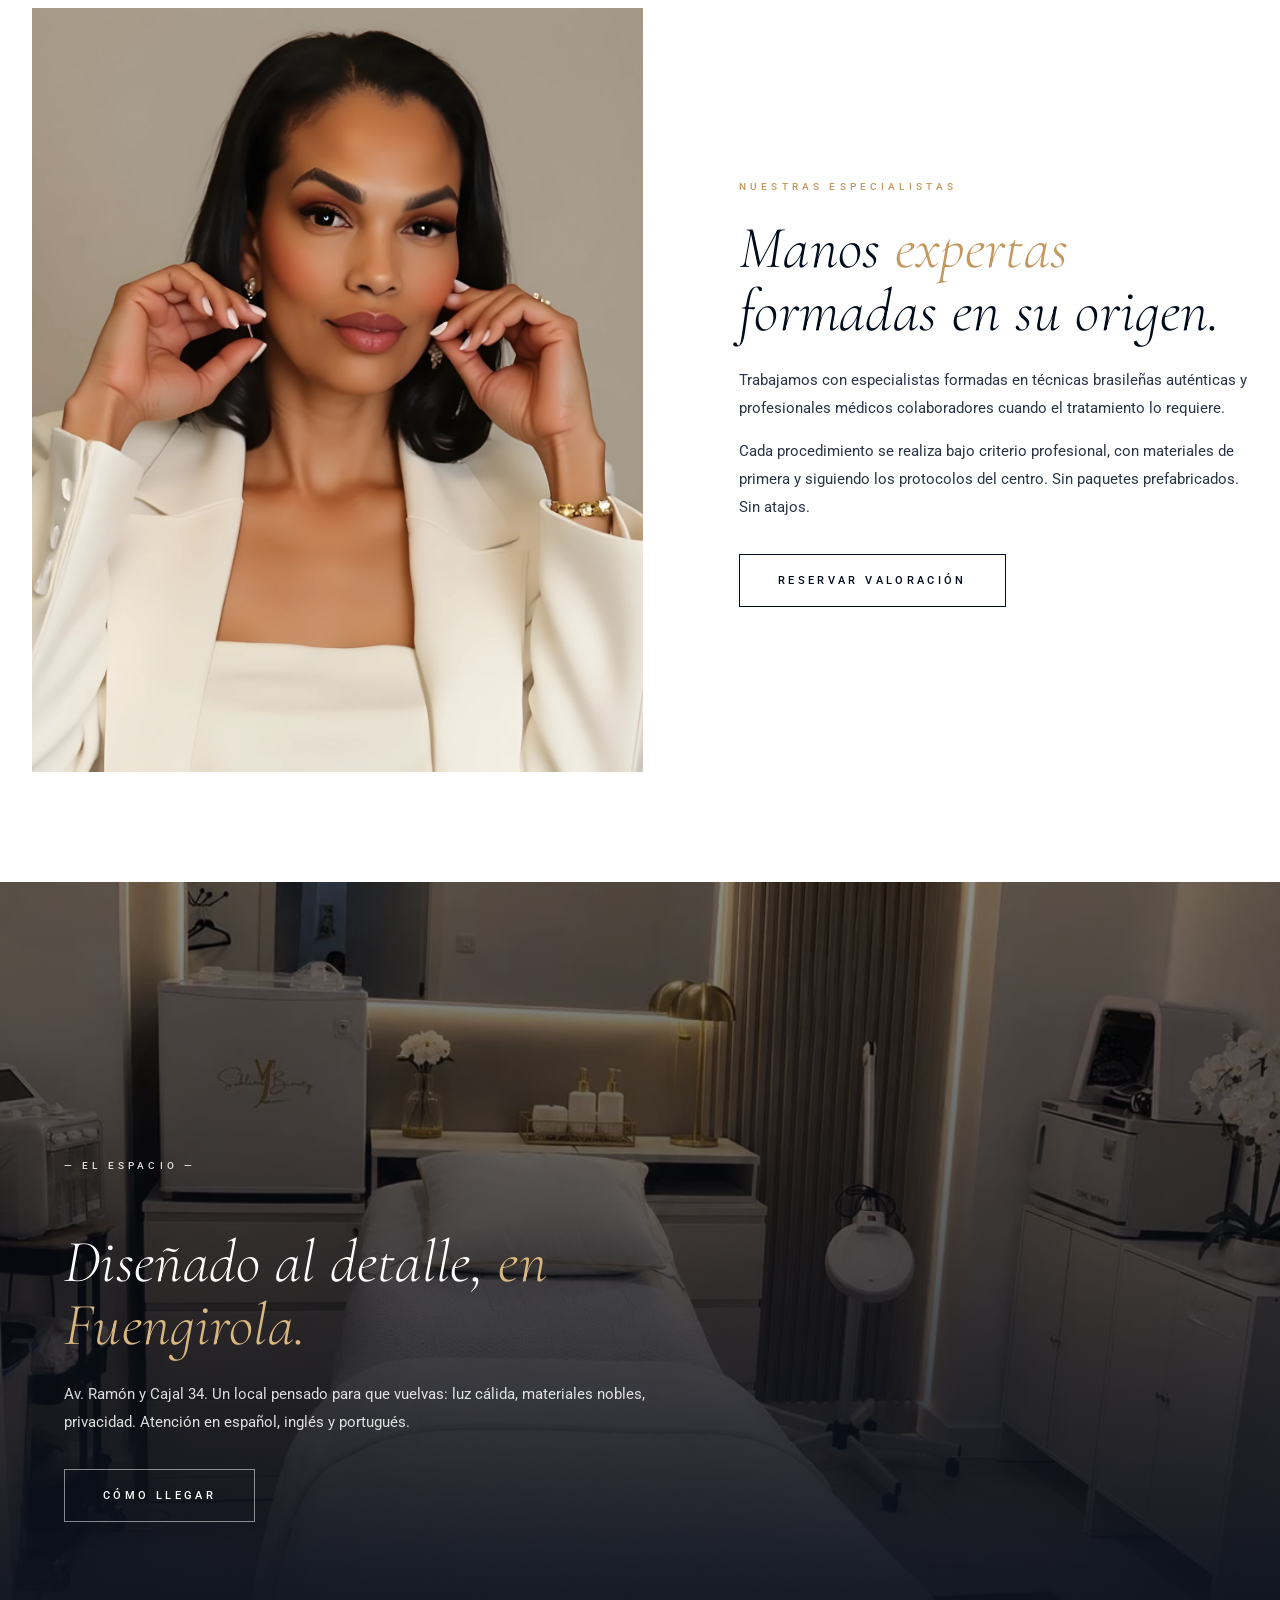
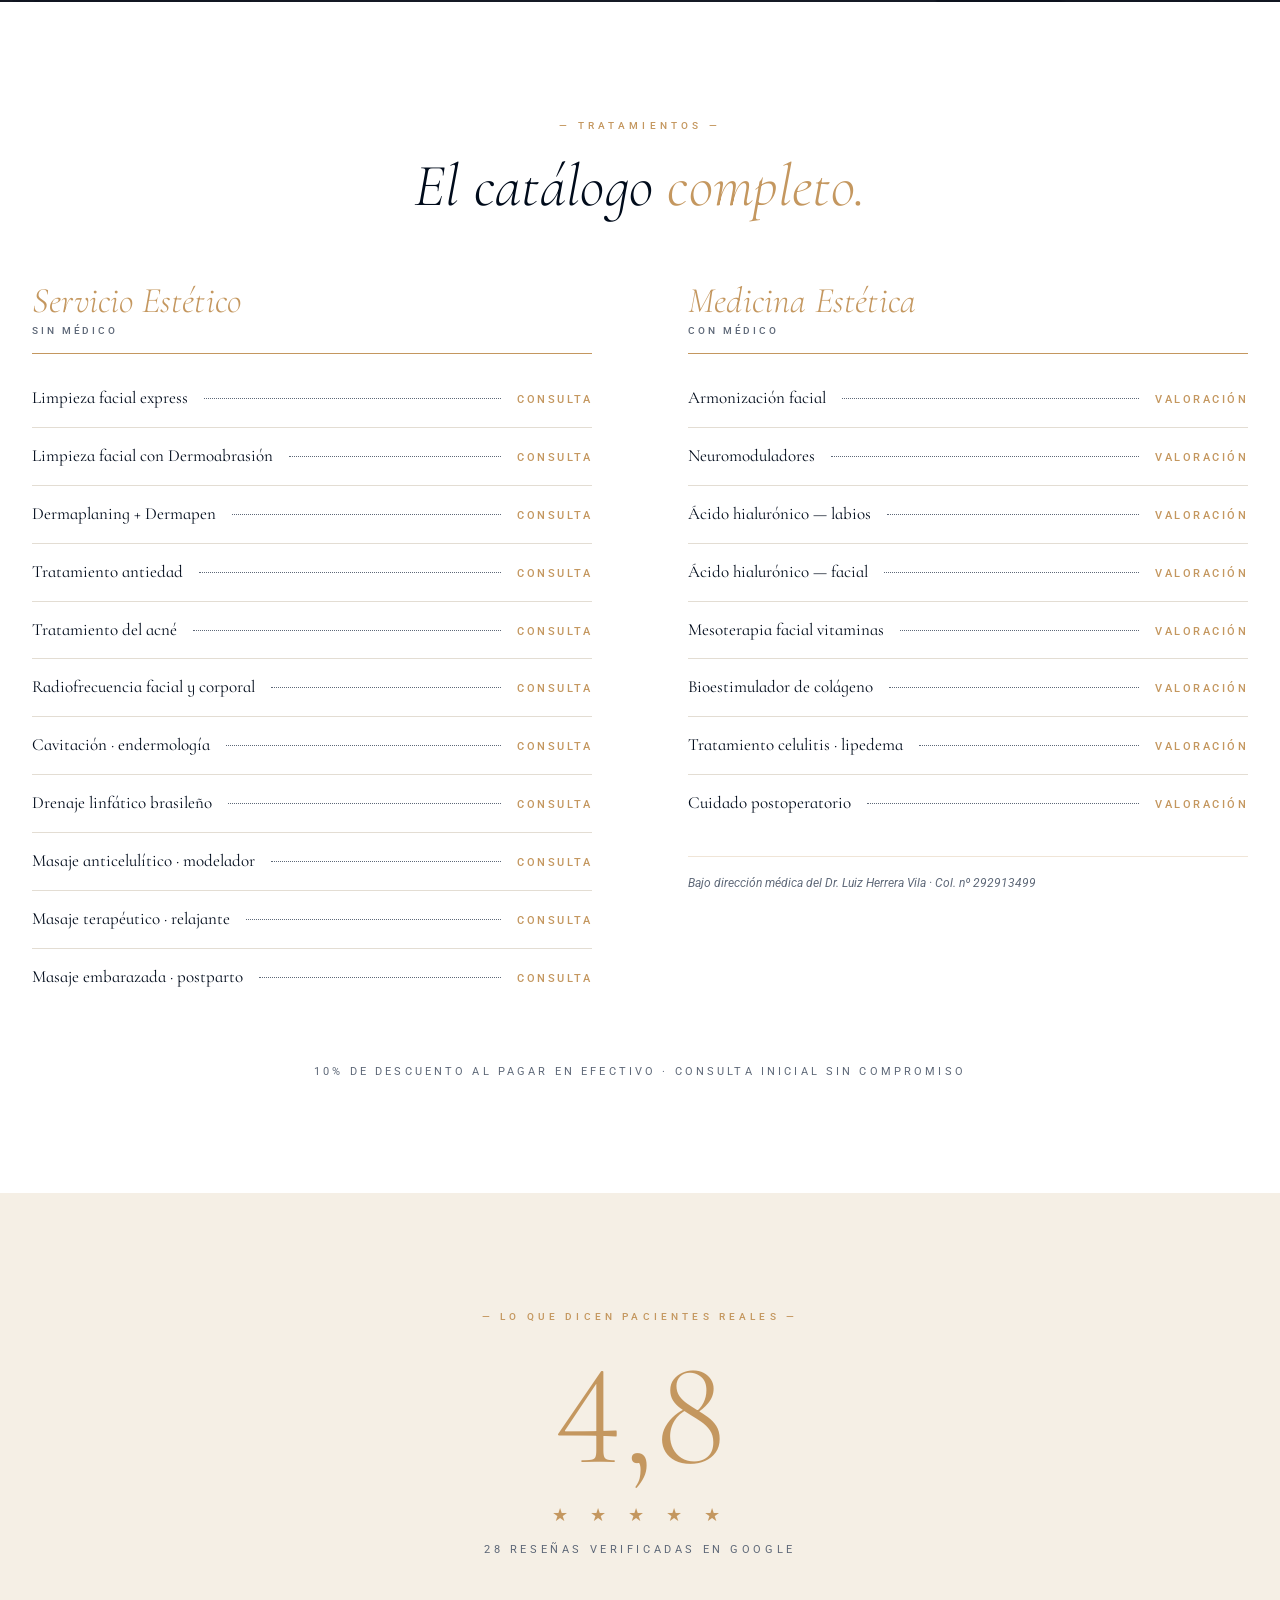
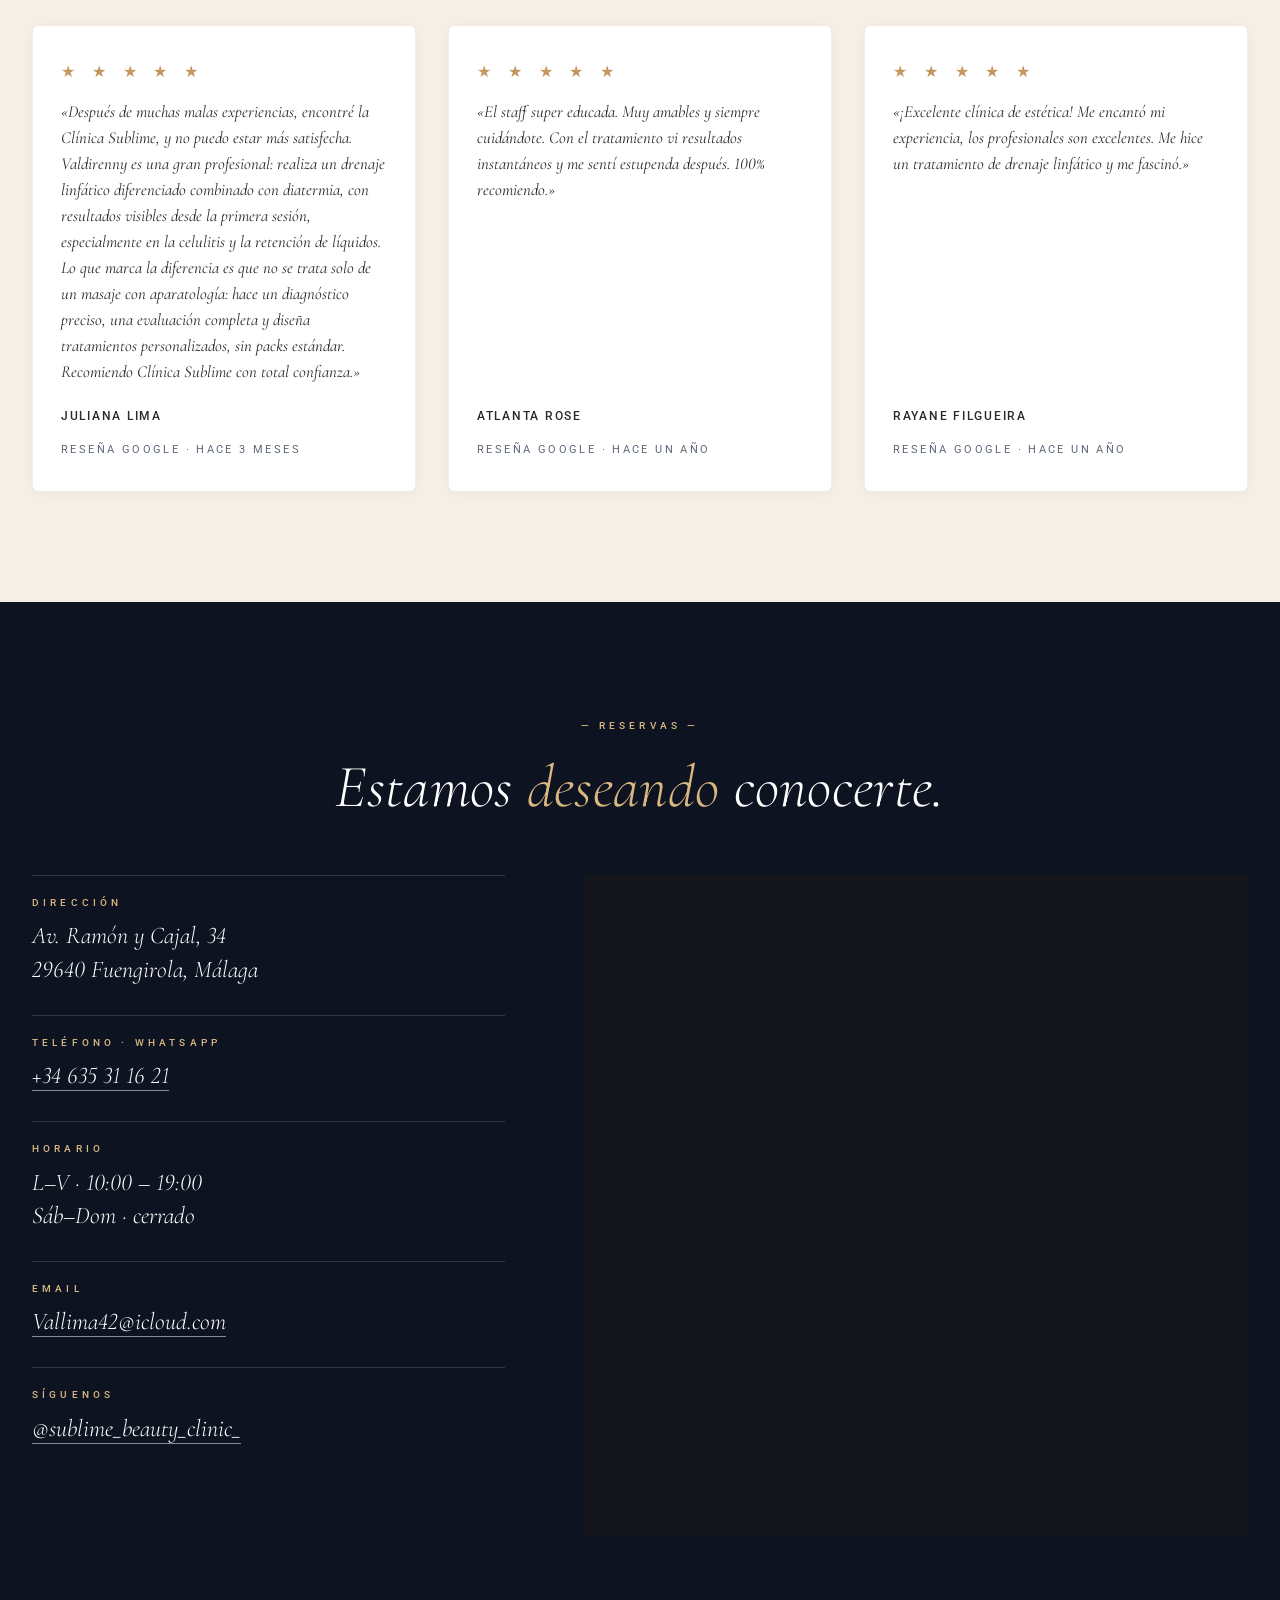
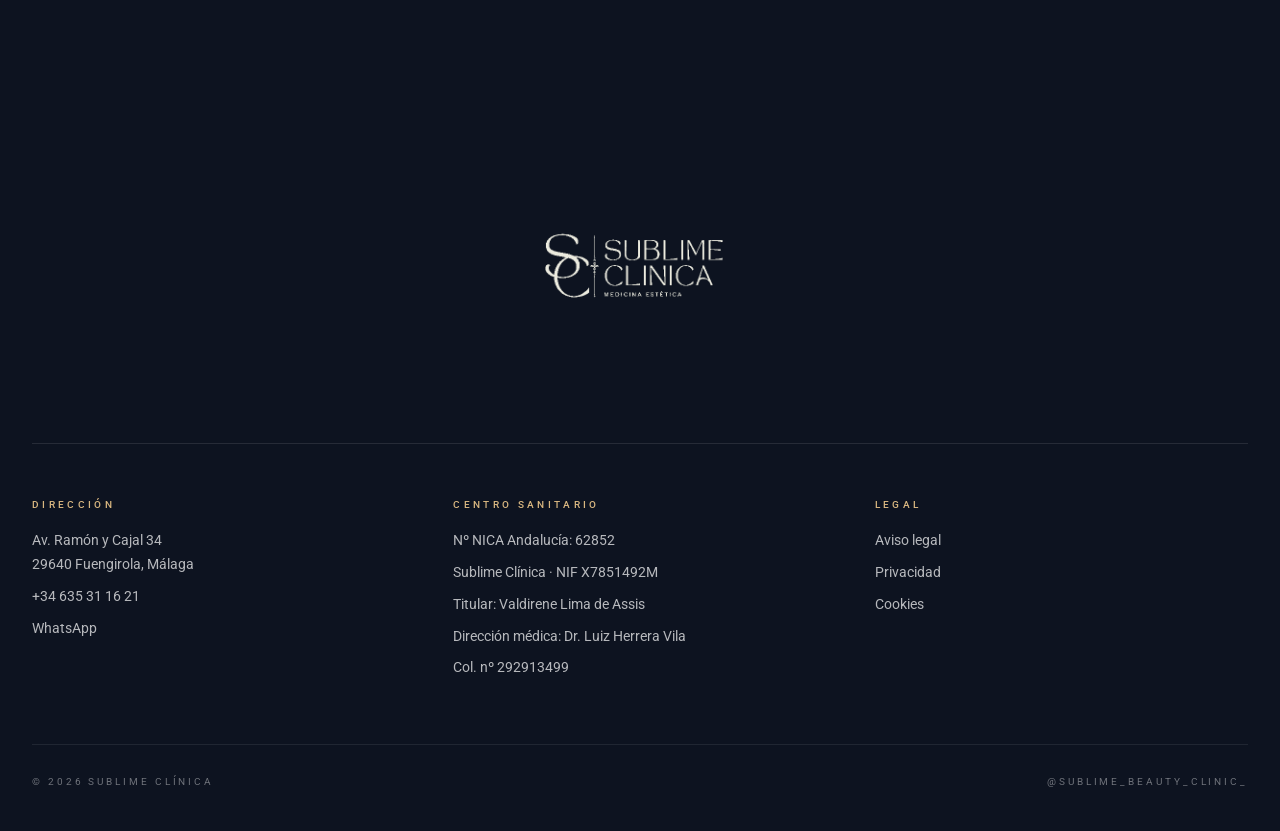
==== commit 4de37a31: "Eliminar selector idiomas + logo pegado a izquierda en topbar" ====
--- a/index.html
+++ b/index.html
@@ -27,10 +27,6 @@
 
 <header class="topbar">
     <div class="topbar-inner">
-        <nav class="topbar-langs" aria-label="Idiomas">
-            <a href="#" class="active">ES</a>
-            <a href="#">EN</a>
-        </nav>
         <a href="./" class="topbar-brand" aria-label="Sublime Clínica">
             <img src="assets/img/logo-sc-transparent.webp" alt="Sublime Clínica" class="topbar-brand-img" width="500" height="500">
         </a>
--- a/assets/css/main.css
+++ b/assets/css/main.css
@@ -99,8 +99,8 @@
     border-bottom: 1px solid var(--line);
 }
 .topbar-inner {
-    display: grid;
-    grid-template-columns: 1fr auto 1fr;
+    display: flex;
+    justify-content: space-between;
     align-items: center;
     max-width: 1440px;
     margin: 0 auto;
@@ -118,9 +118,9 @@
     transition: color 0.2s;
 }
 .topbar-langs a.active, .topbar-langs a:hover { color: var(--gold); }
-.topbar-brand { justify-self: center; display: flex; align-items: center; }
+.topbar-brand { display: flex; align-items: center; }
 .topbar-brand-img { height: 70px; width: auto; }
-.topbar-right { display: flex; align-items: center; gap: 16px; justify-self: end; }
+.topbar-right { display: flex; align-items: center; gap: 16px; }
 .topbar-cta {
     font-family: 'Roboto', sans-serif;
     font-size: 0.7rem;
@@ -138,7 +138,7 @@
 .topbar-burger { display: flex; flex-direction: column; gap: 5px; padding: 12px; margin-right: -8px; }
 .topbar-burger span { display: block; width: 24px; height: 1.5px; background: var(--text); }
 @media (max-width: 880px) {
-    .topbar-inner { grid-template-columns: auto 1fr auto; padding: 0 22px; gap: 14px; }
+    .topbar-inner { padding: 0 22px; gap: 14px; }
     .topbar-cta { display: none; }
     .topbar-brand-img { height: 52px; }
 }
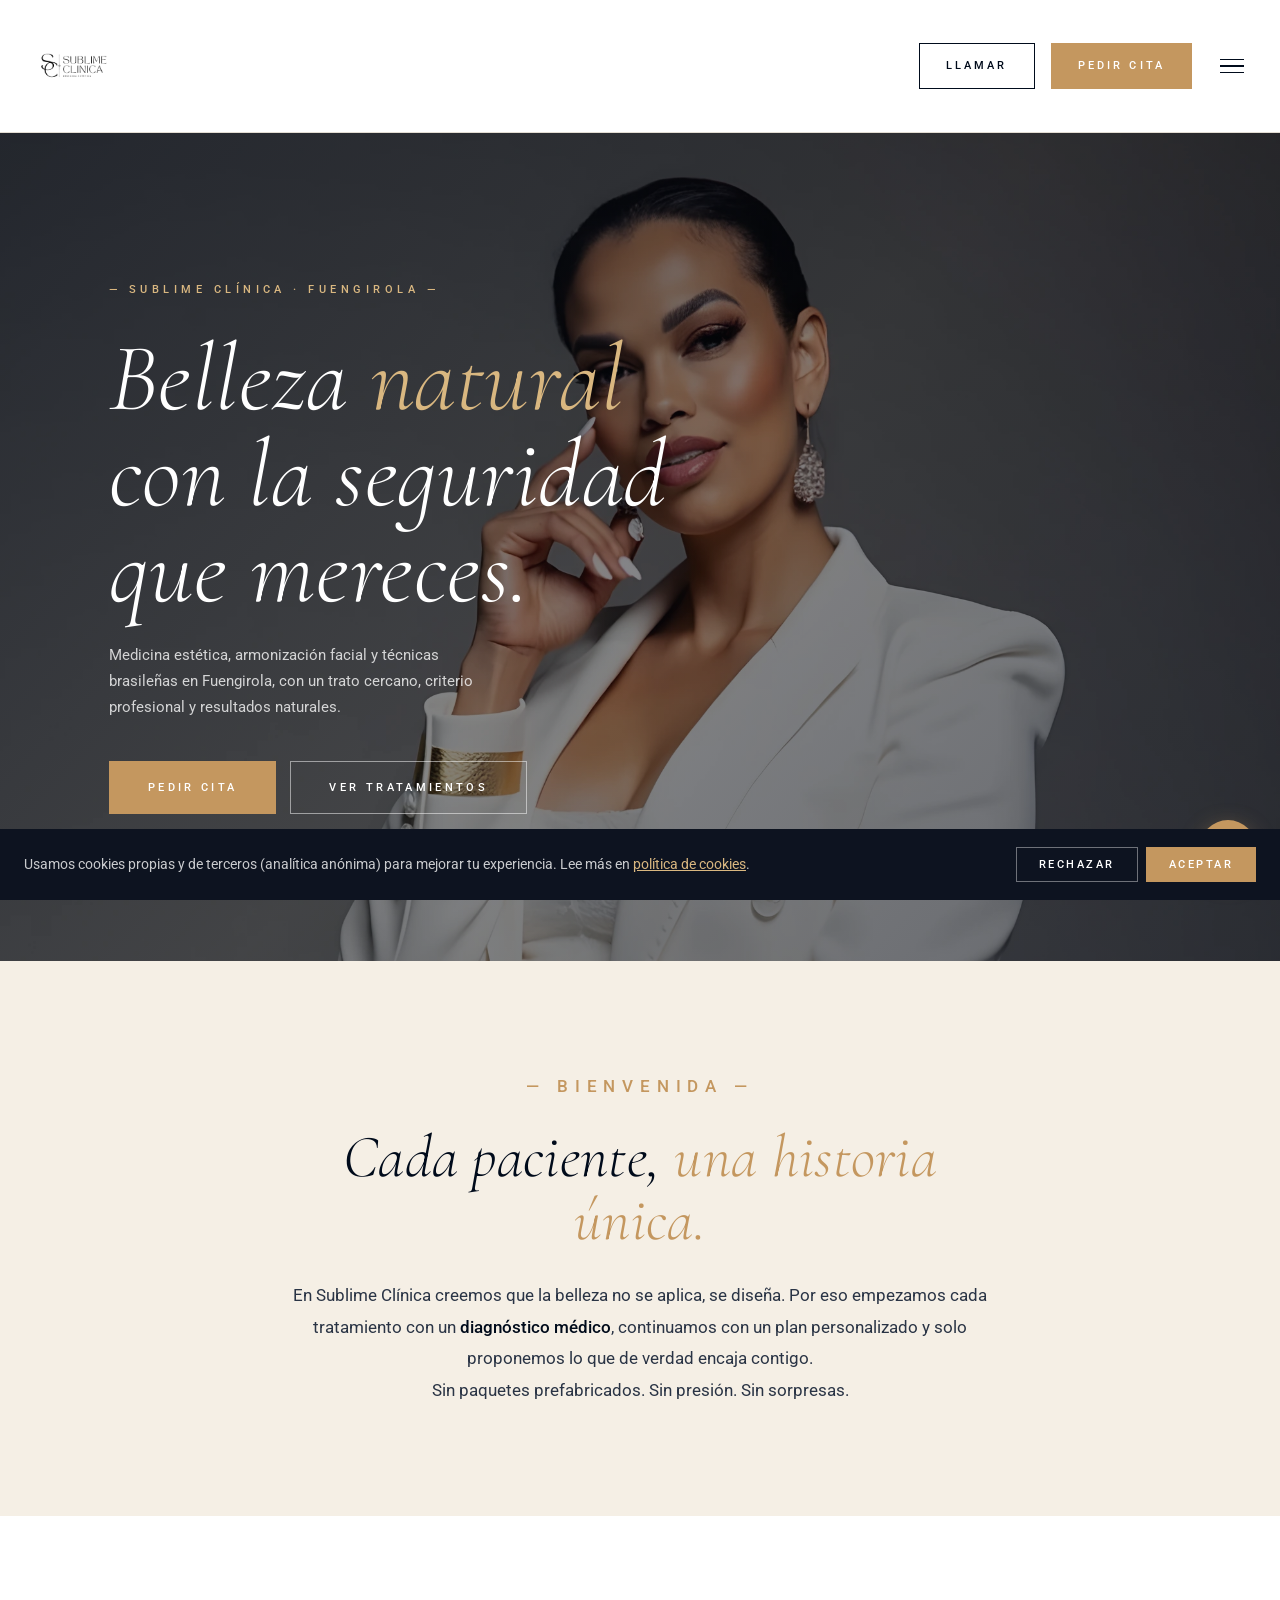
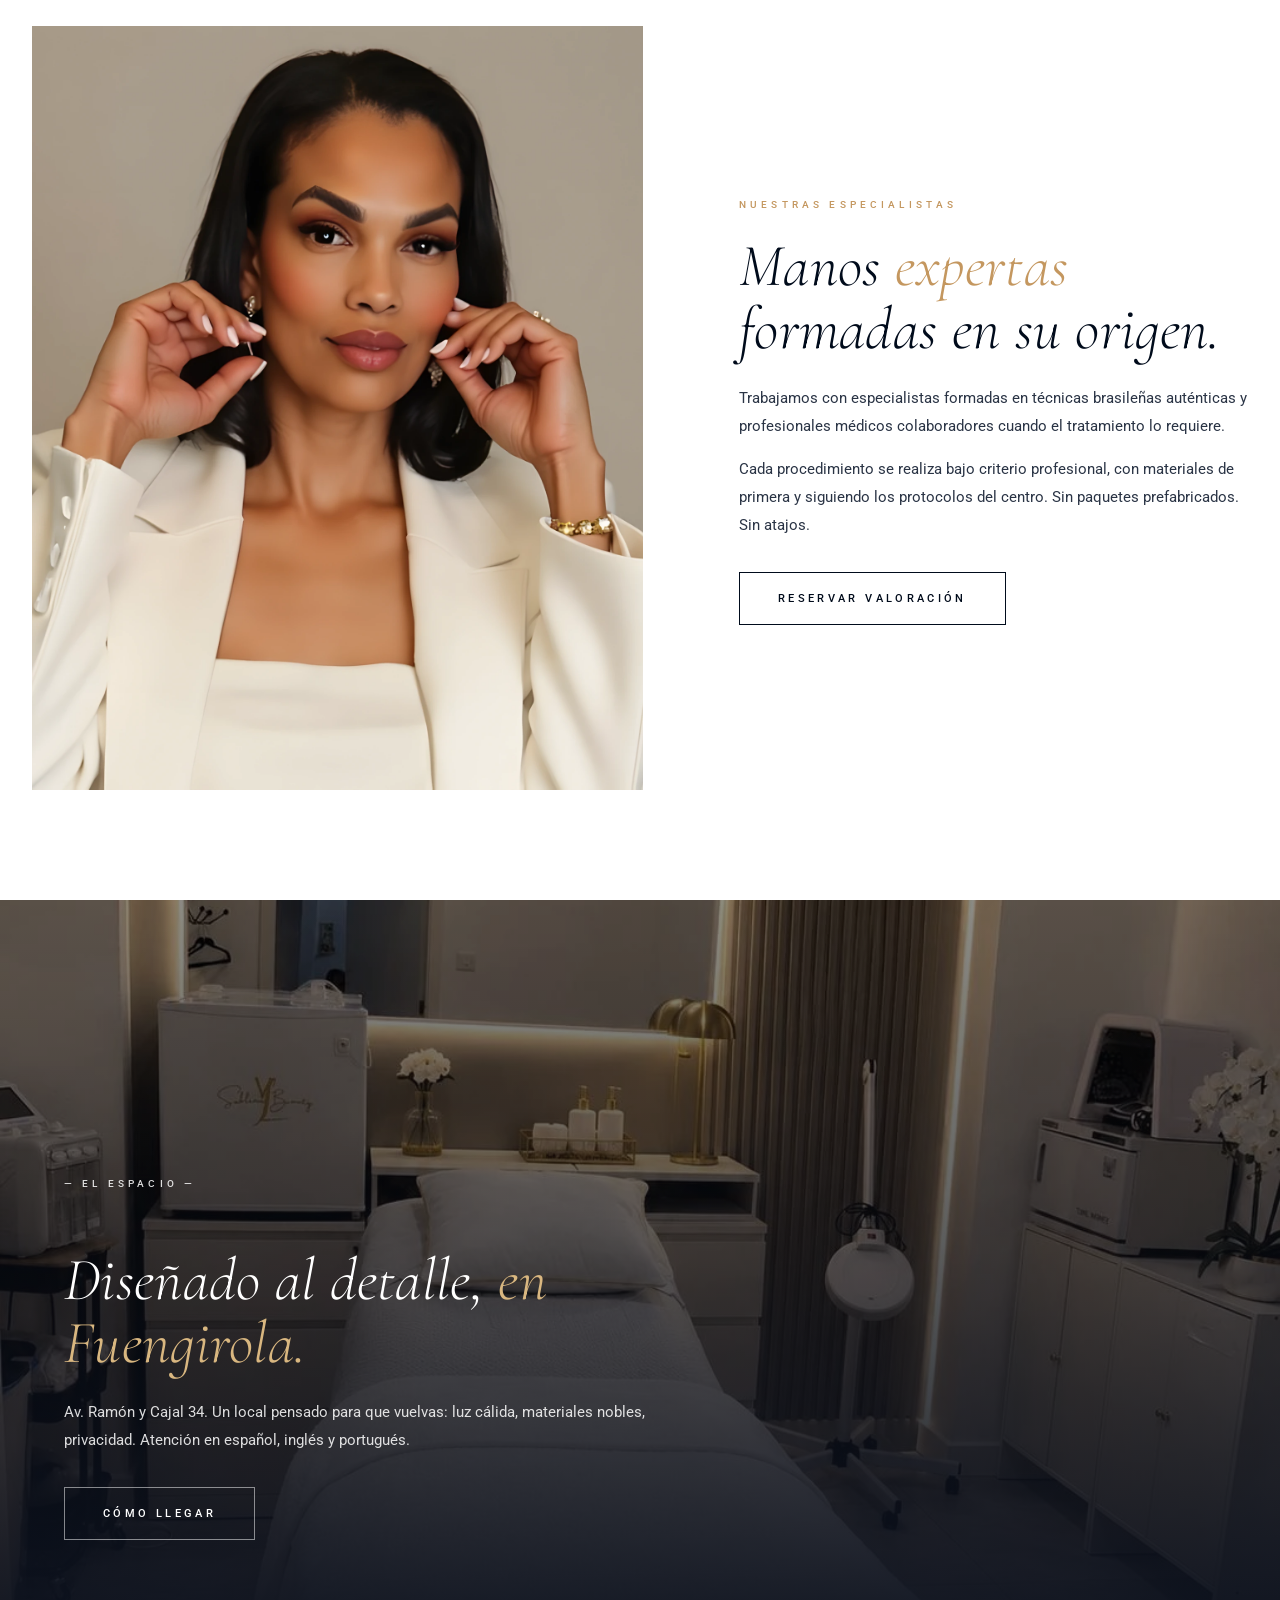
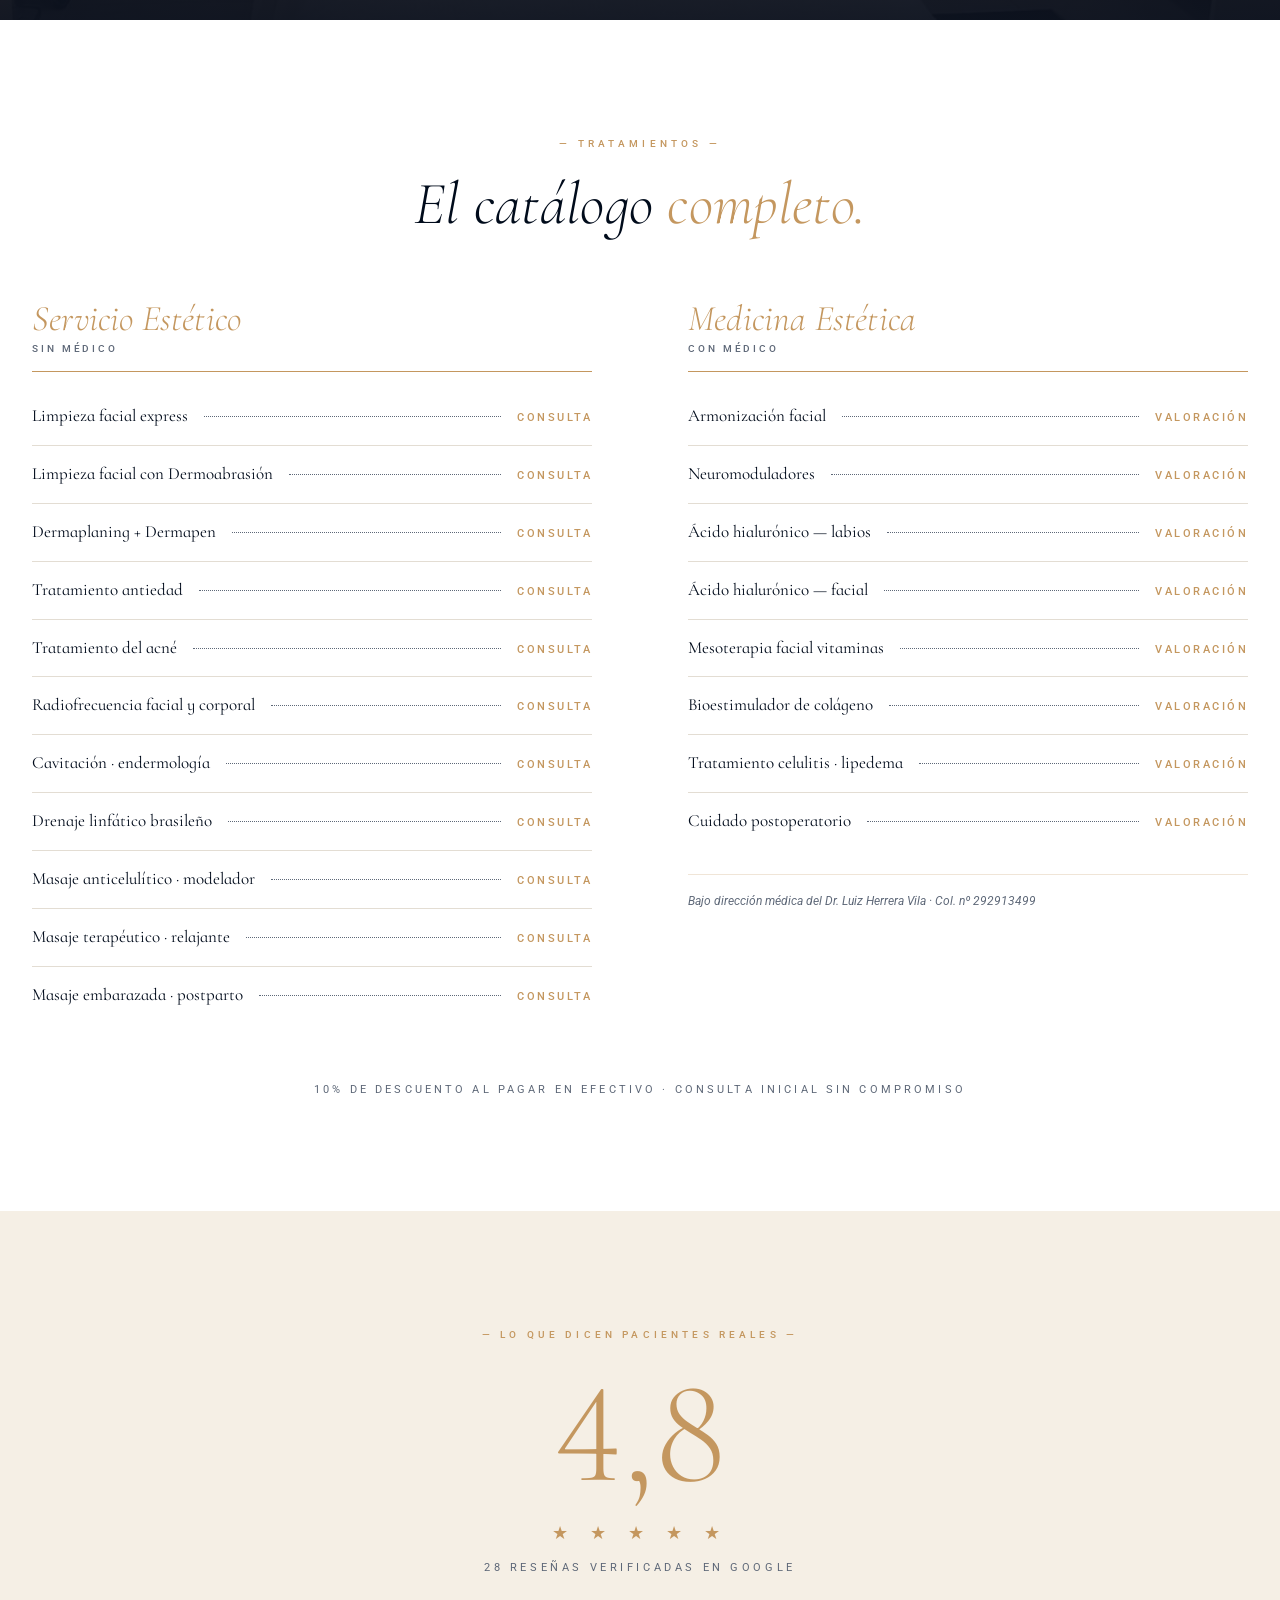
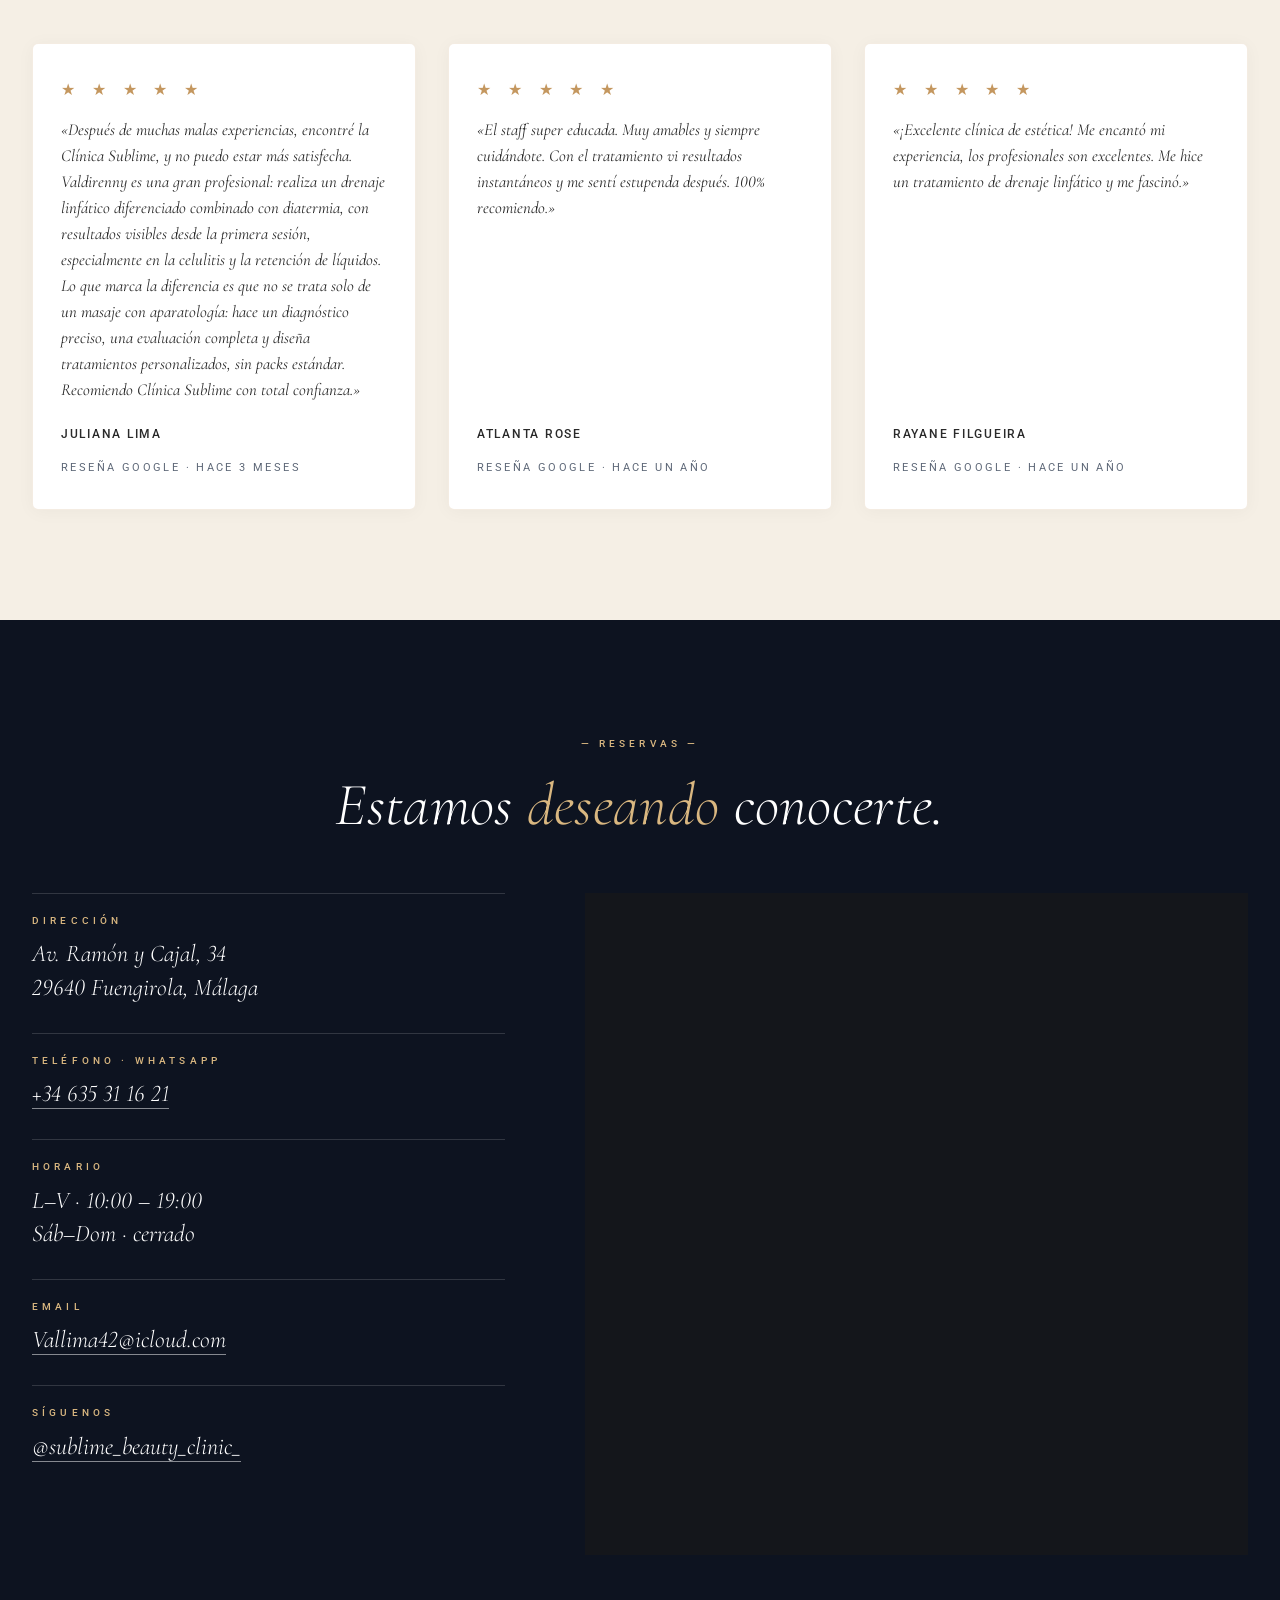
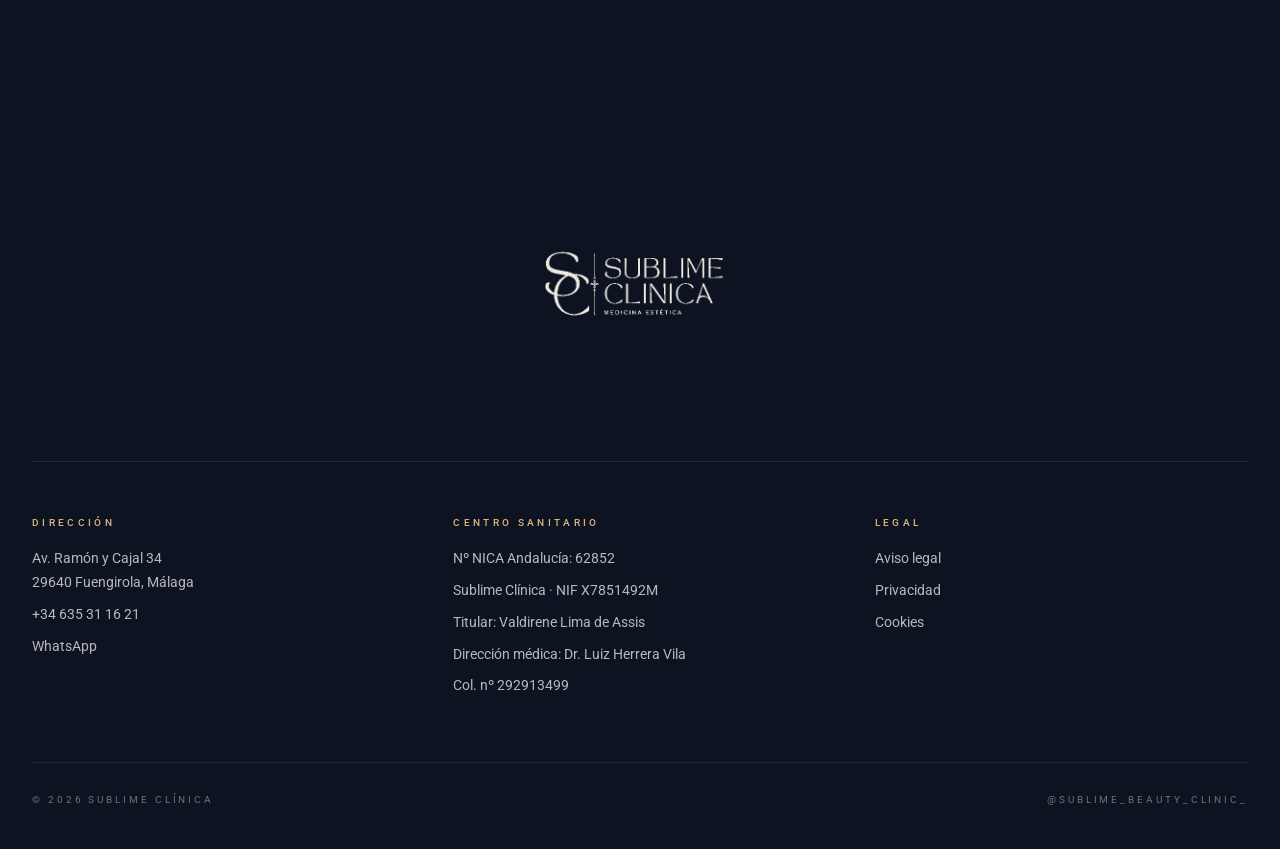
==== commit 472164f2: "Activar dominio sublimeclinica.es + index,follow en index y 3 legales - Crear CNAME con sublimeclini" ====
--- a/index.html
+++ b/index.html
@@ -6,7 +6,7 @@
     <meta name="theme-color" content="#0d1320">
     <title>Sublime Clínica — Medicina estética y regenerativa · Fuengirola</title>
     <meta name="description" content="Clínica de medicina estética y regenerativa en Fuengirola.">
-    <meta name="robots" content="noindex,nofollow">
+    <meta name="robots" content="index,follow">
     <link rel="icon" href="data:image/svg+xml,%3Csvg xmlns=%27http://www.w3.org/2000/svg%27 viewBox=%270 0 32 32%27%3E%3Crect width=%2732%27 height=%2732%27 fill=%27%230D1320%27/%3E%3Ctext x=%2716%27 y=%2722%27 font-family=%27serif%27 font-size=%2716%27 fill=%27%23C4975F%27 text-anchor=%27middle%27 font-style=%27italic%27%3ESC%3C/text%3E%3C/svg%3E" sizes="any">
     <link rel="apple-touch-icon" href="assets/img/logo-sc-transparent.webp">
 
--- a/assets/css/main.css
+++ b/assets/css/main.css
@@ -102,9 +102,8 @@
     display: flex;
     justify-content: space-between;
     align-items: center;
-    max-width: 1440px;
-    margin: 0 auto;
-    padding: 0 40px;
+    width: 100%;
+    padding: 0 32px;
     gap: 24px;
 }
 .topbar-langs { display: flex; gap: 18px; justify-self: start; }
@@ -119,7 +118,7 @@
 }
 .topbar-langs a.active, .topbar-langs a:hover { color: var(--gold); }
 .topbar-brand { display: flex; align-items: center; }
-.topbar-brand-img { height: 70px; width: auto; }
+.topbar-brand-img { height: 88px; width: auto; }
 .topbar-right { display: flex; align-items: center; gap: 16px; }
 .topbar-cta {
     font-family: 'Roboto', sans-serif;
@@ -140,7 +139,7 @@
 @media (max-width: 880px) {
     .topbar-inner { padding: 0 22px; gap: 14px; }
     .topbar-cta { display: none; }
-    .topbar-brand-img { height: 52px; }
+    .topbar-brand-img { height: 64px; }
 }
 
 /* === Hero foto cinematic dark + texto blanco overlay === */
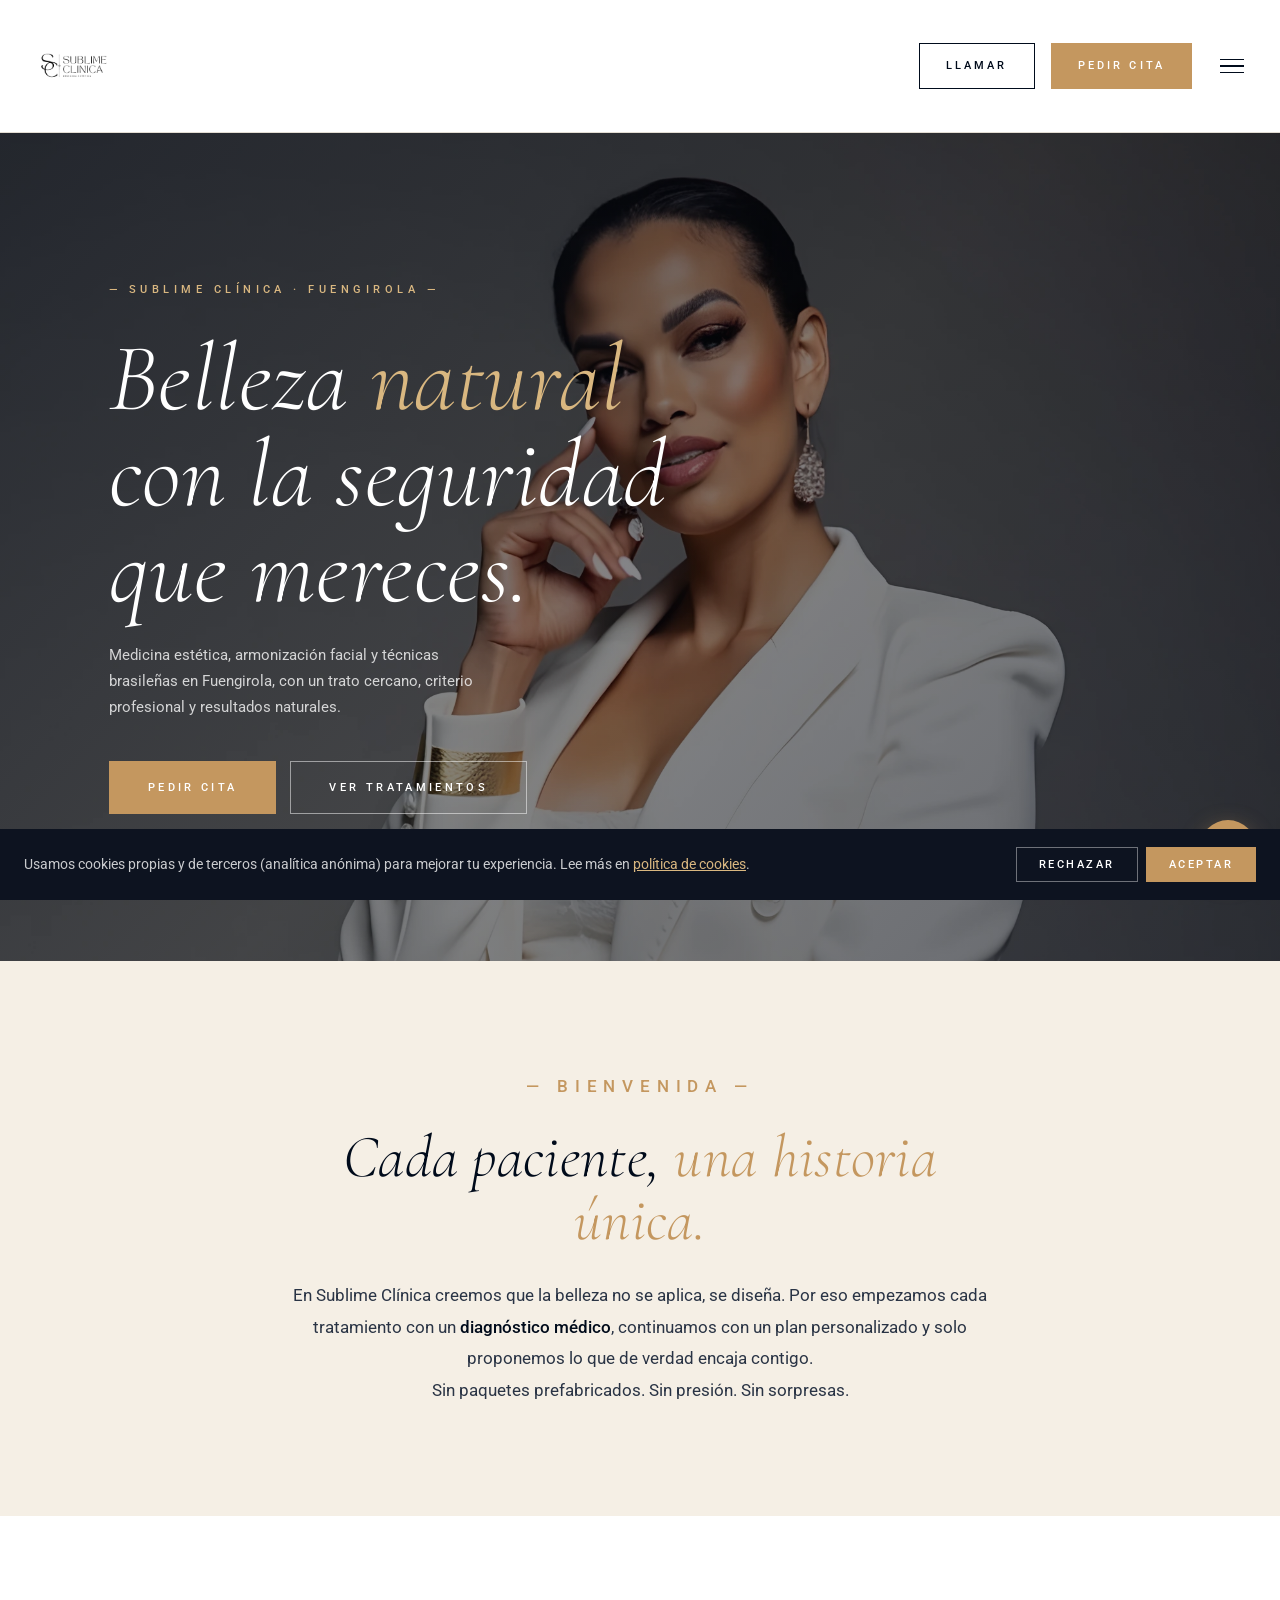
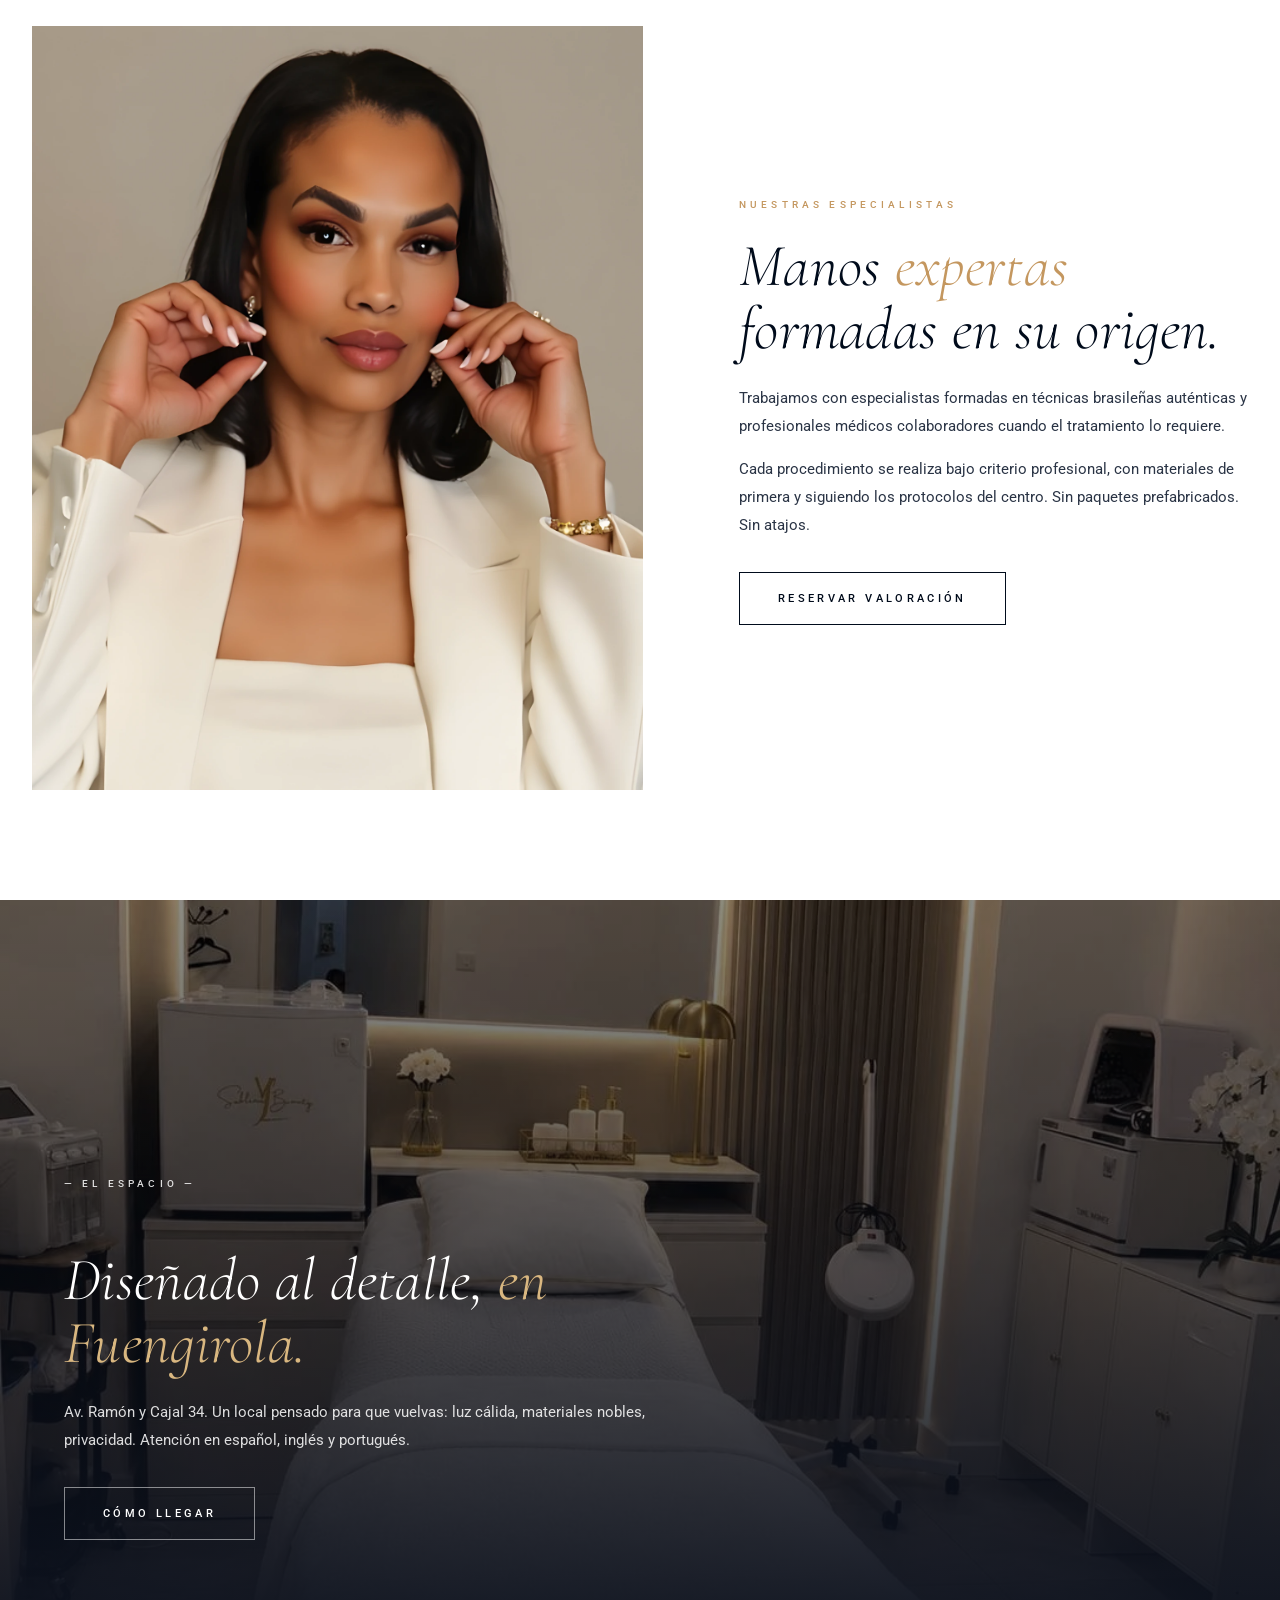
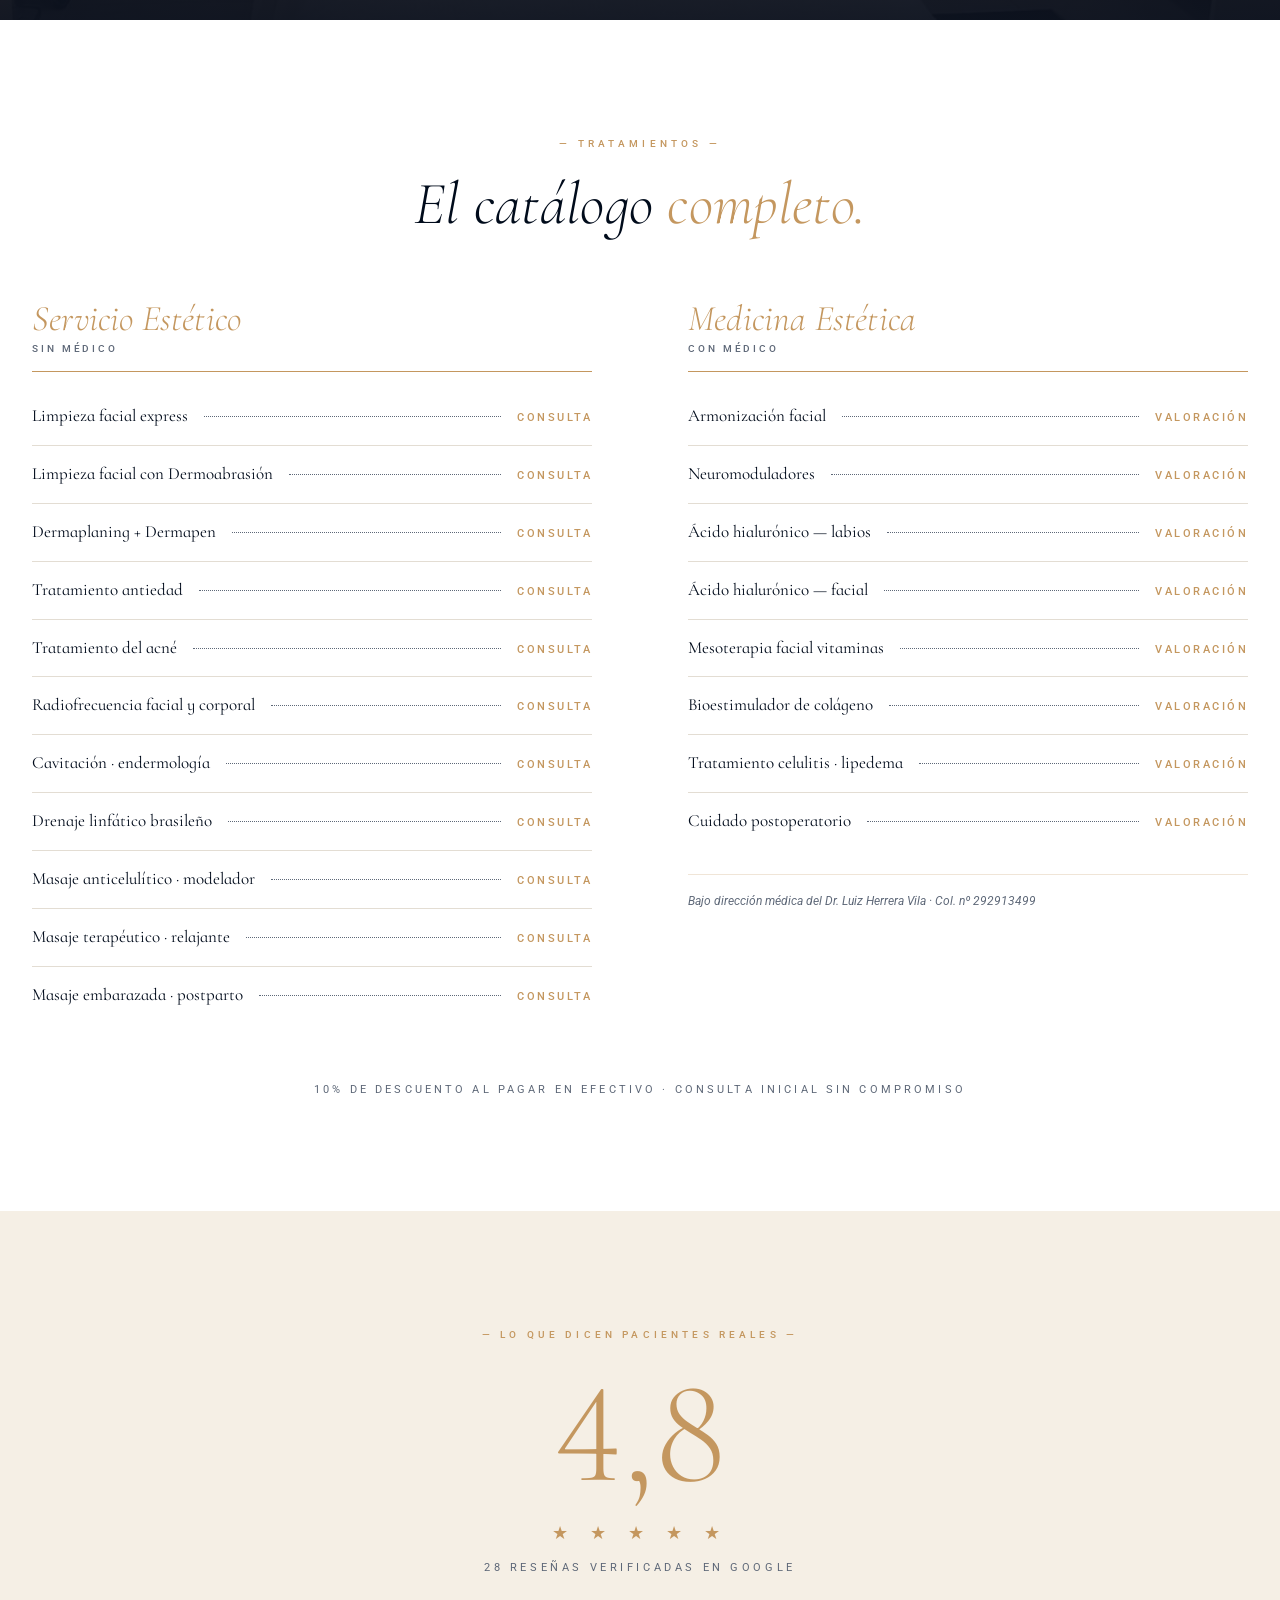
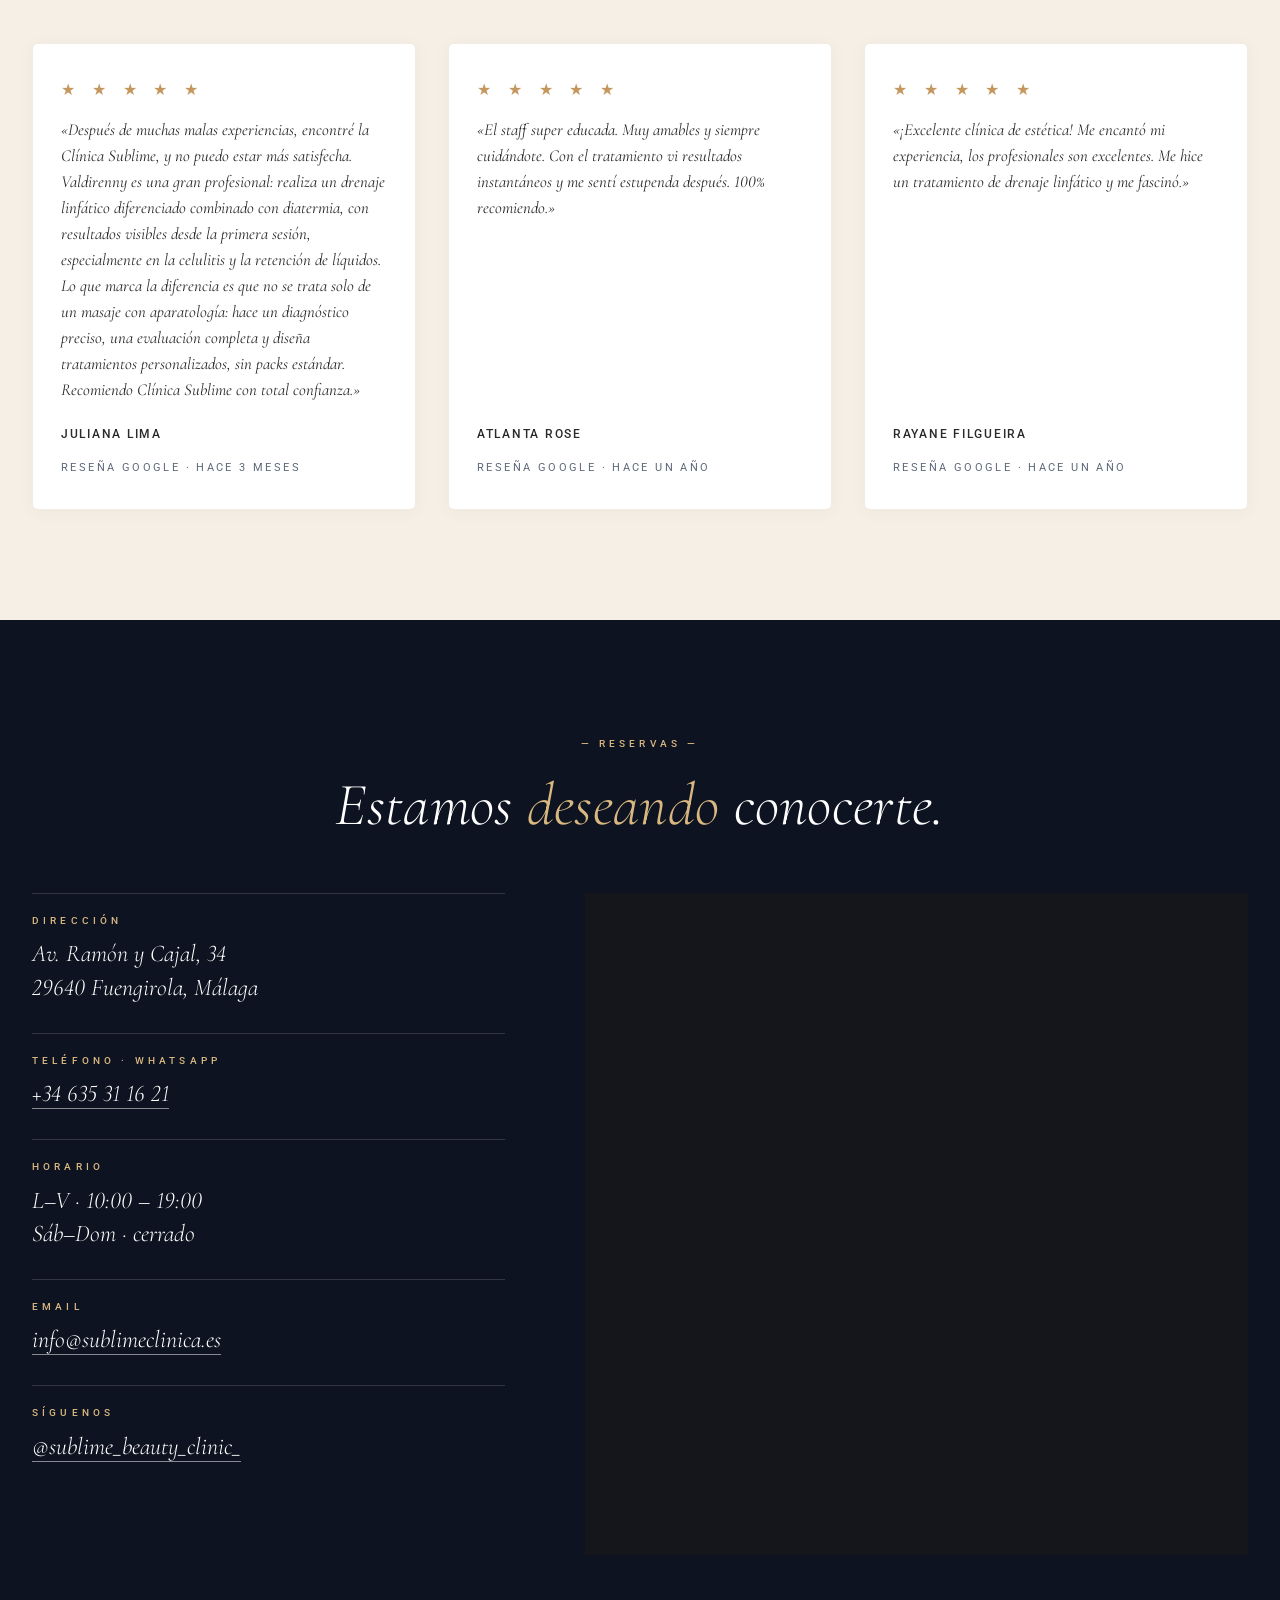
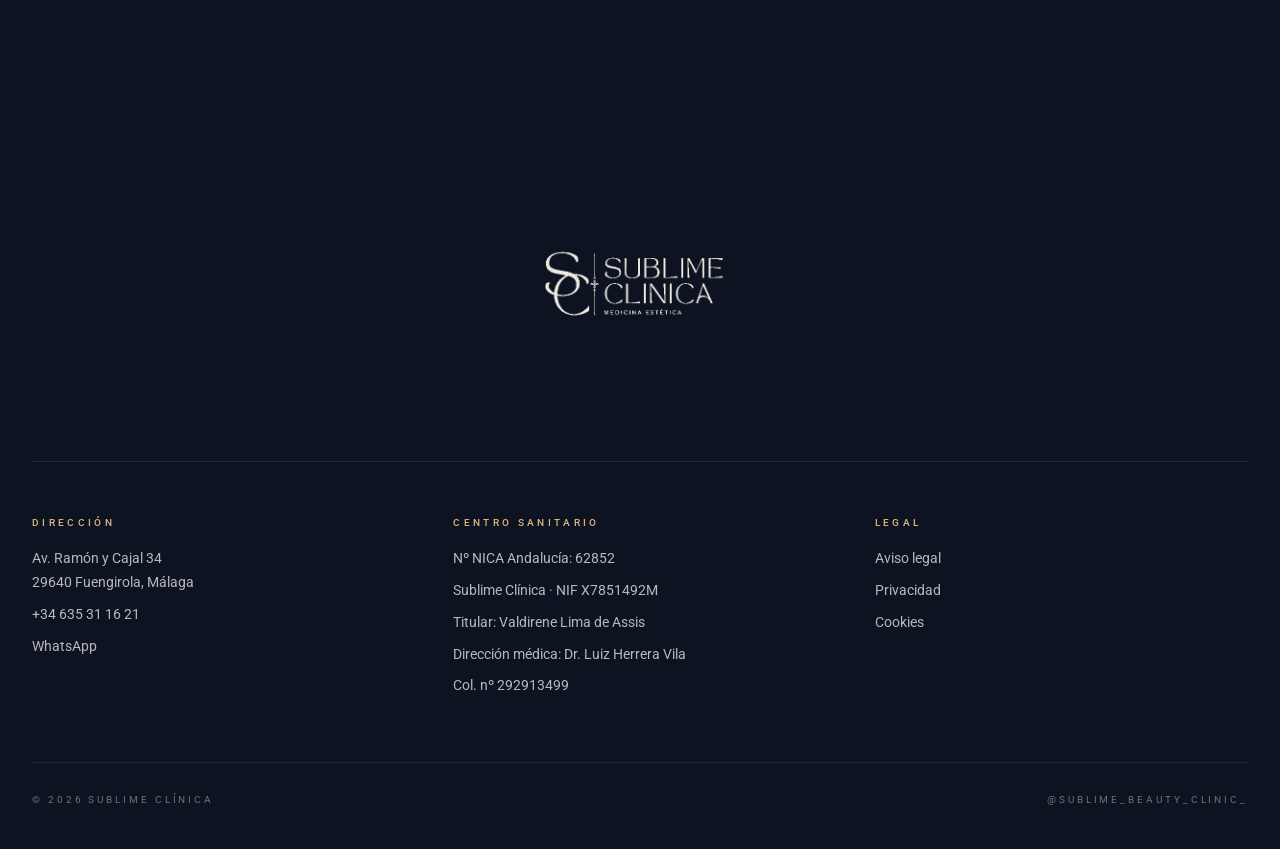
==== commit 452529d3: "Sustituir email contacto Vallima42@icloud.com -> info@sublimeclinica.es" ====
--- a/index.html
+++ b/index.html
@@ -218,7 +218,7 @@
                 </div>
                 <div class="contacto-row">
                     <span class="eyebrow">Email</span>
-                    <p><a href="mailto:Vallima42@icloud.com">Vallima42@icloud.com</a></p>
+                    <p><a href="mailto:info@sublimeclinica.es">info@sublimeclinica.es</a></p>
                 </div>
                 <div class="contacto-row">
                     <span class="eyebrow">Síguenos</span>
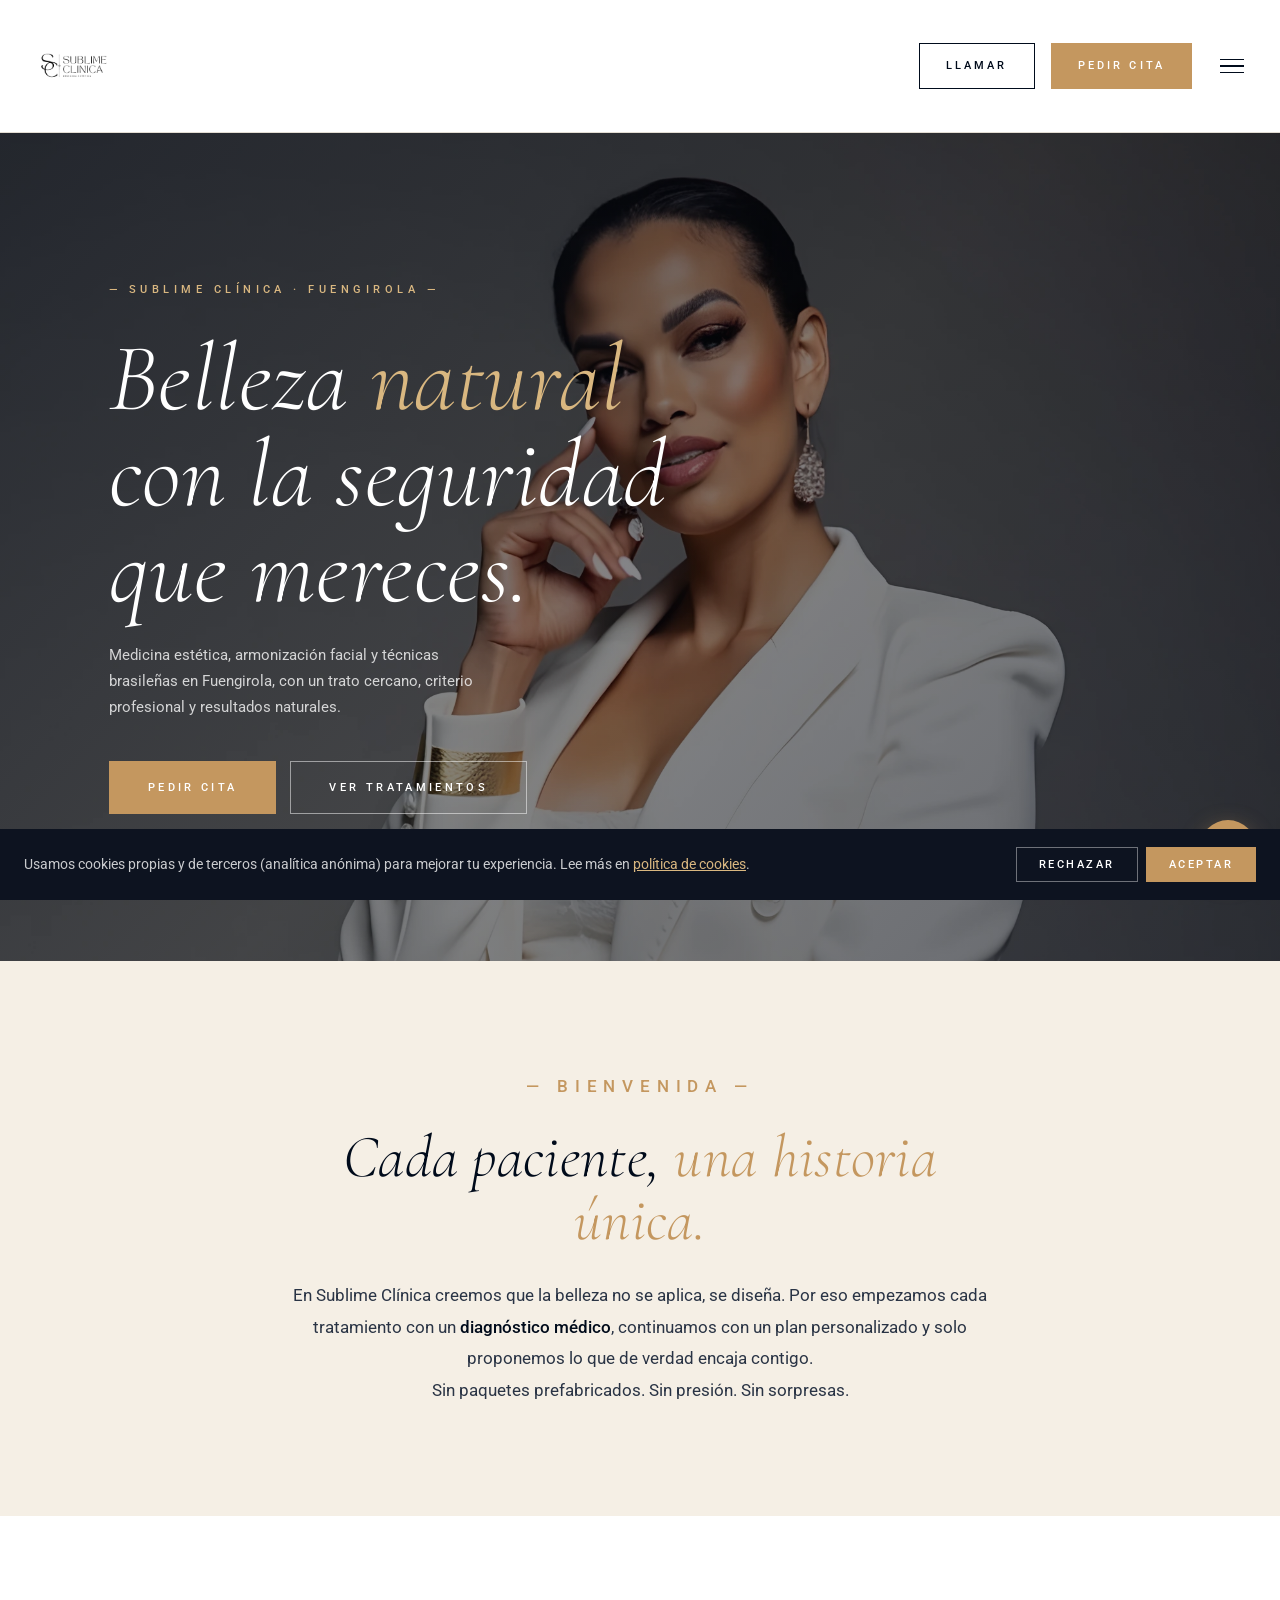
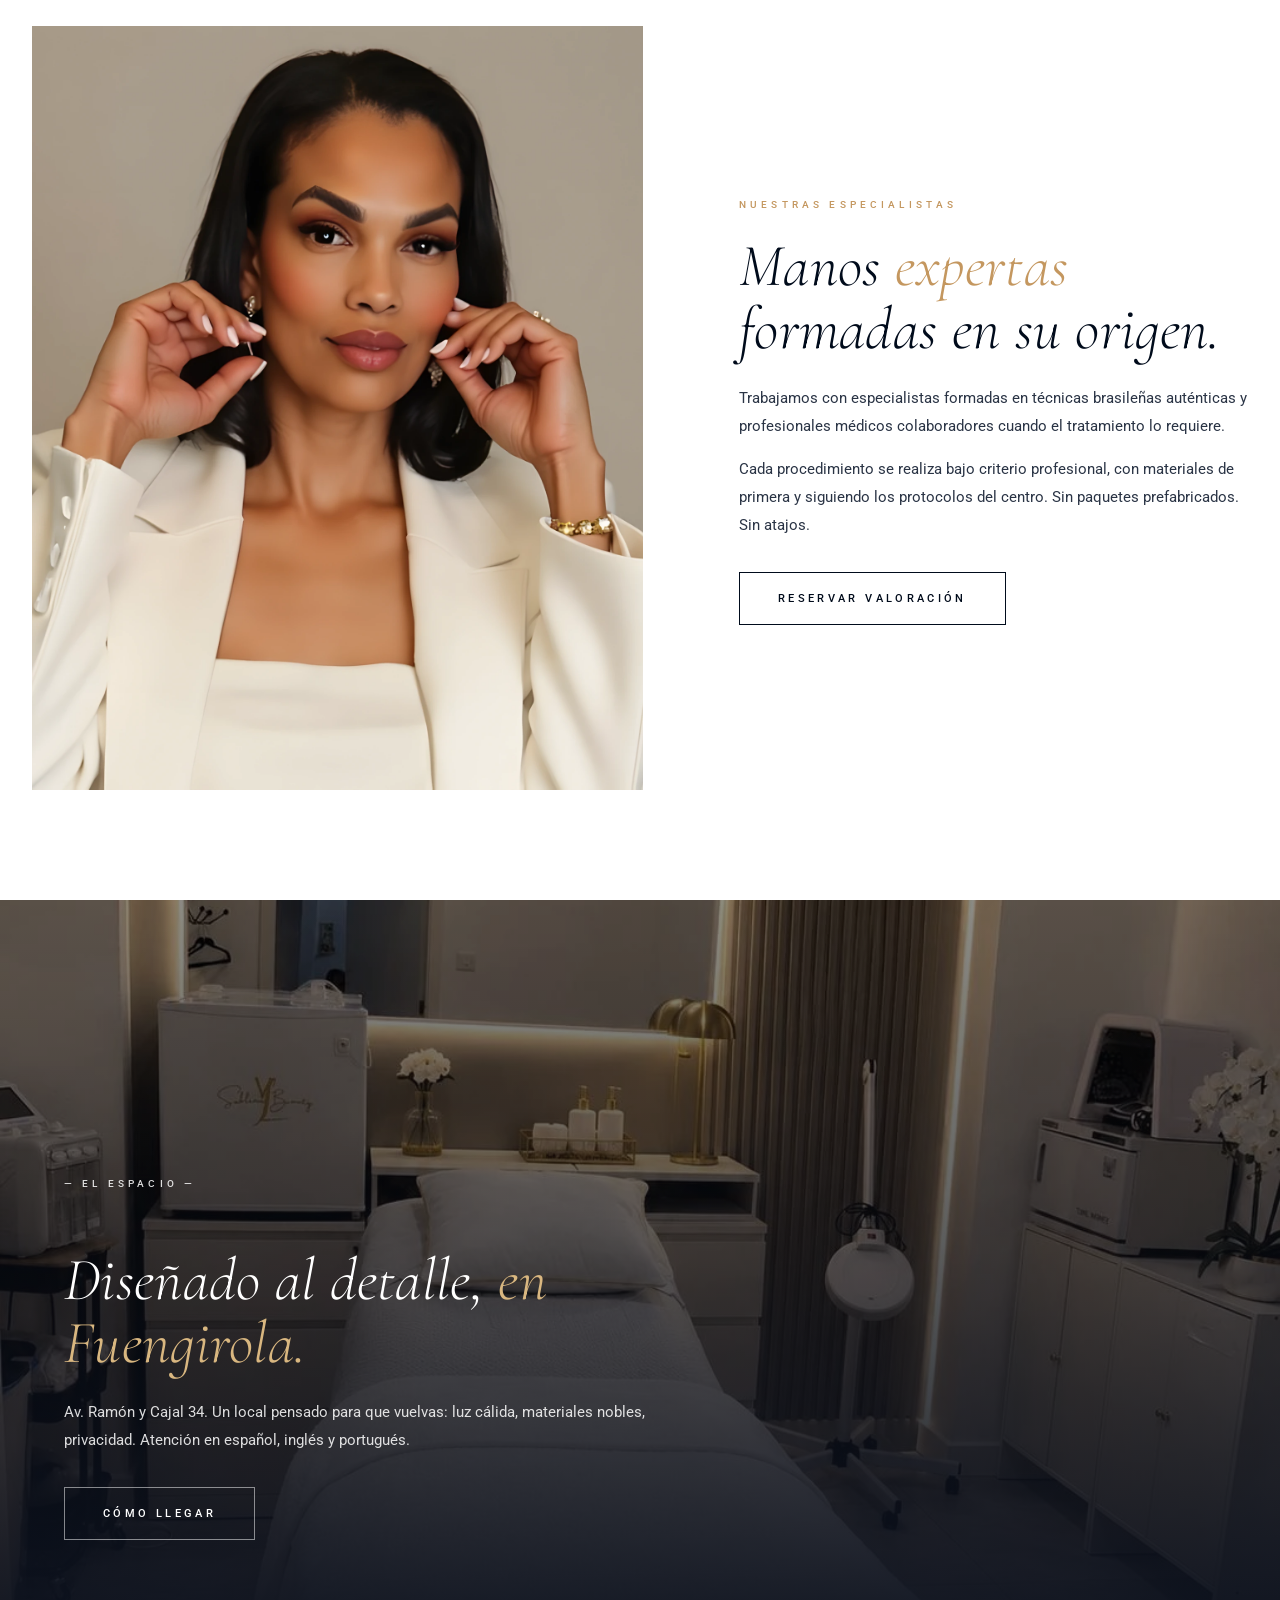
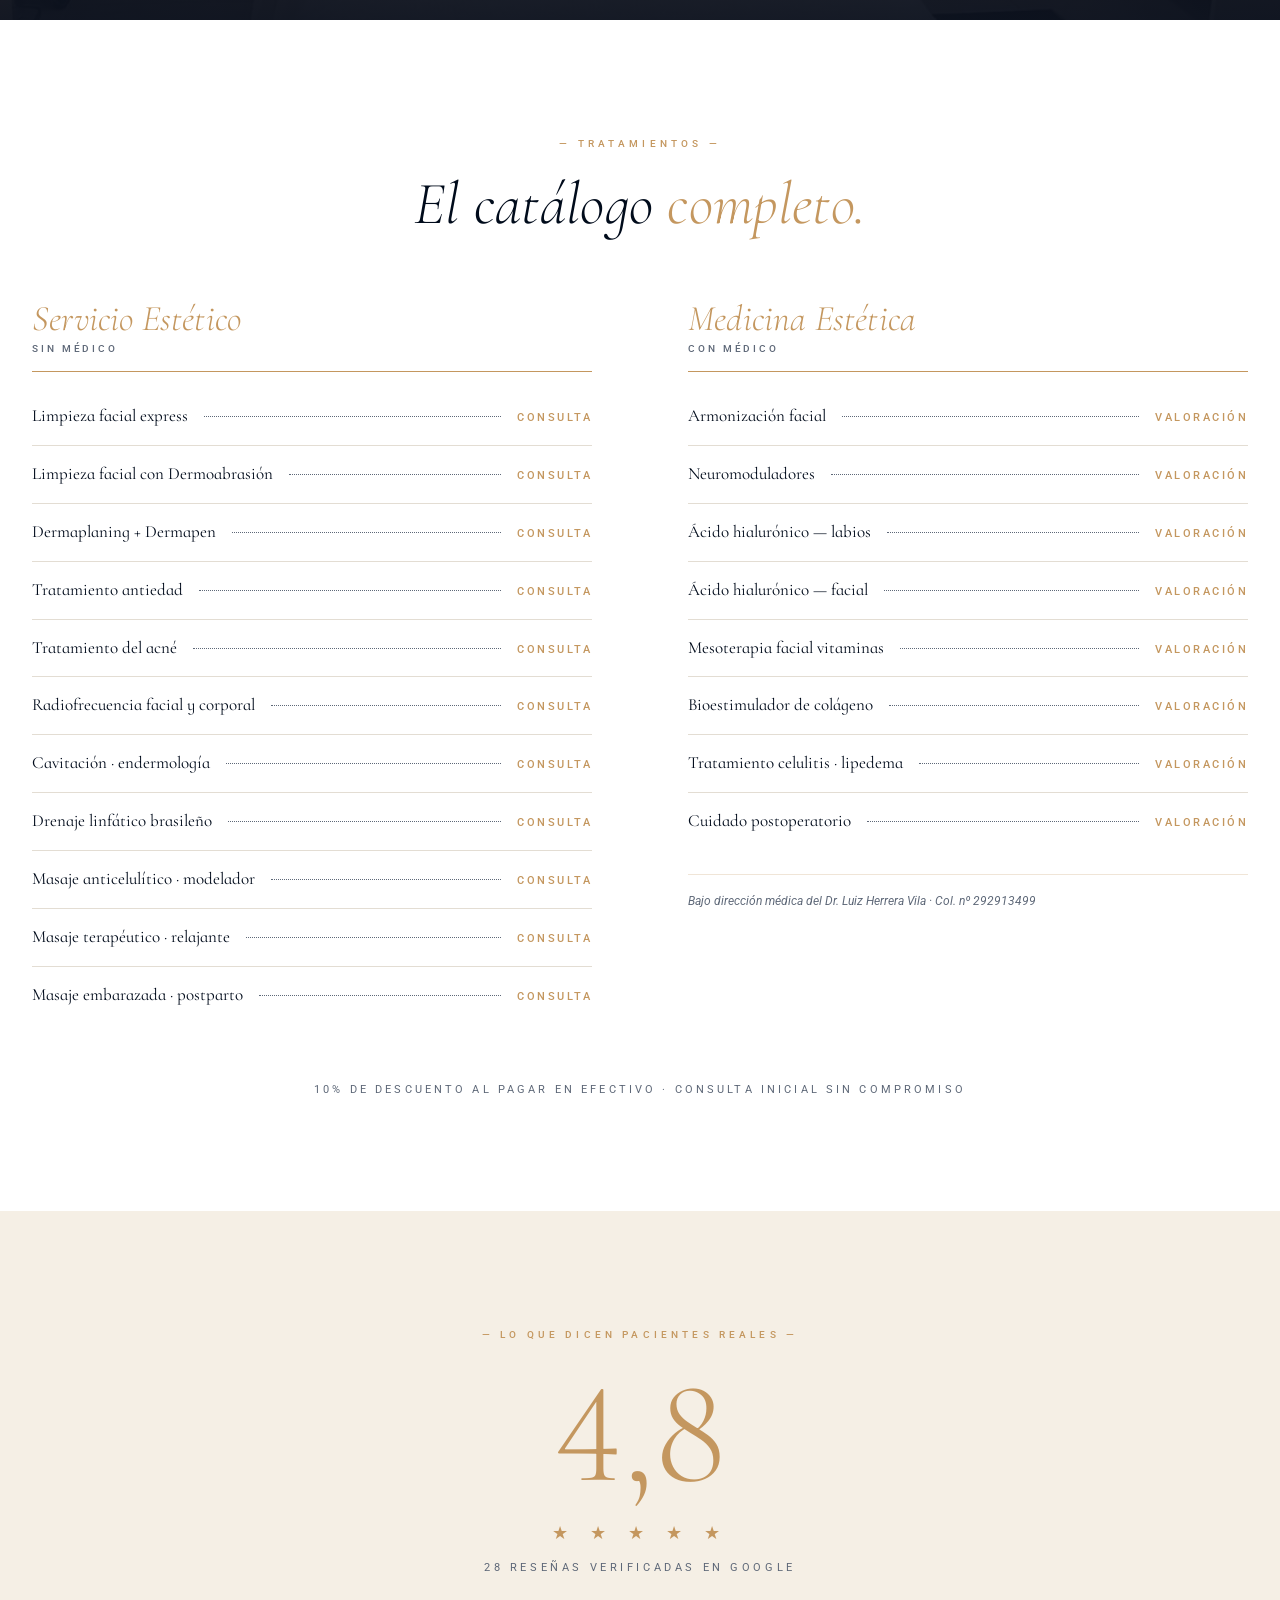
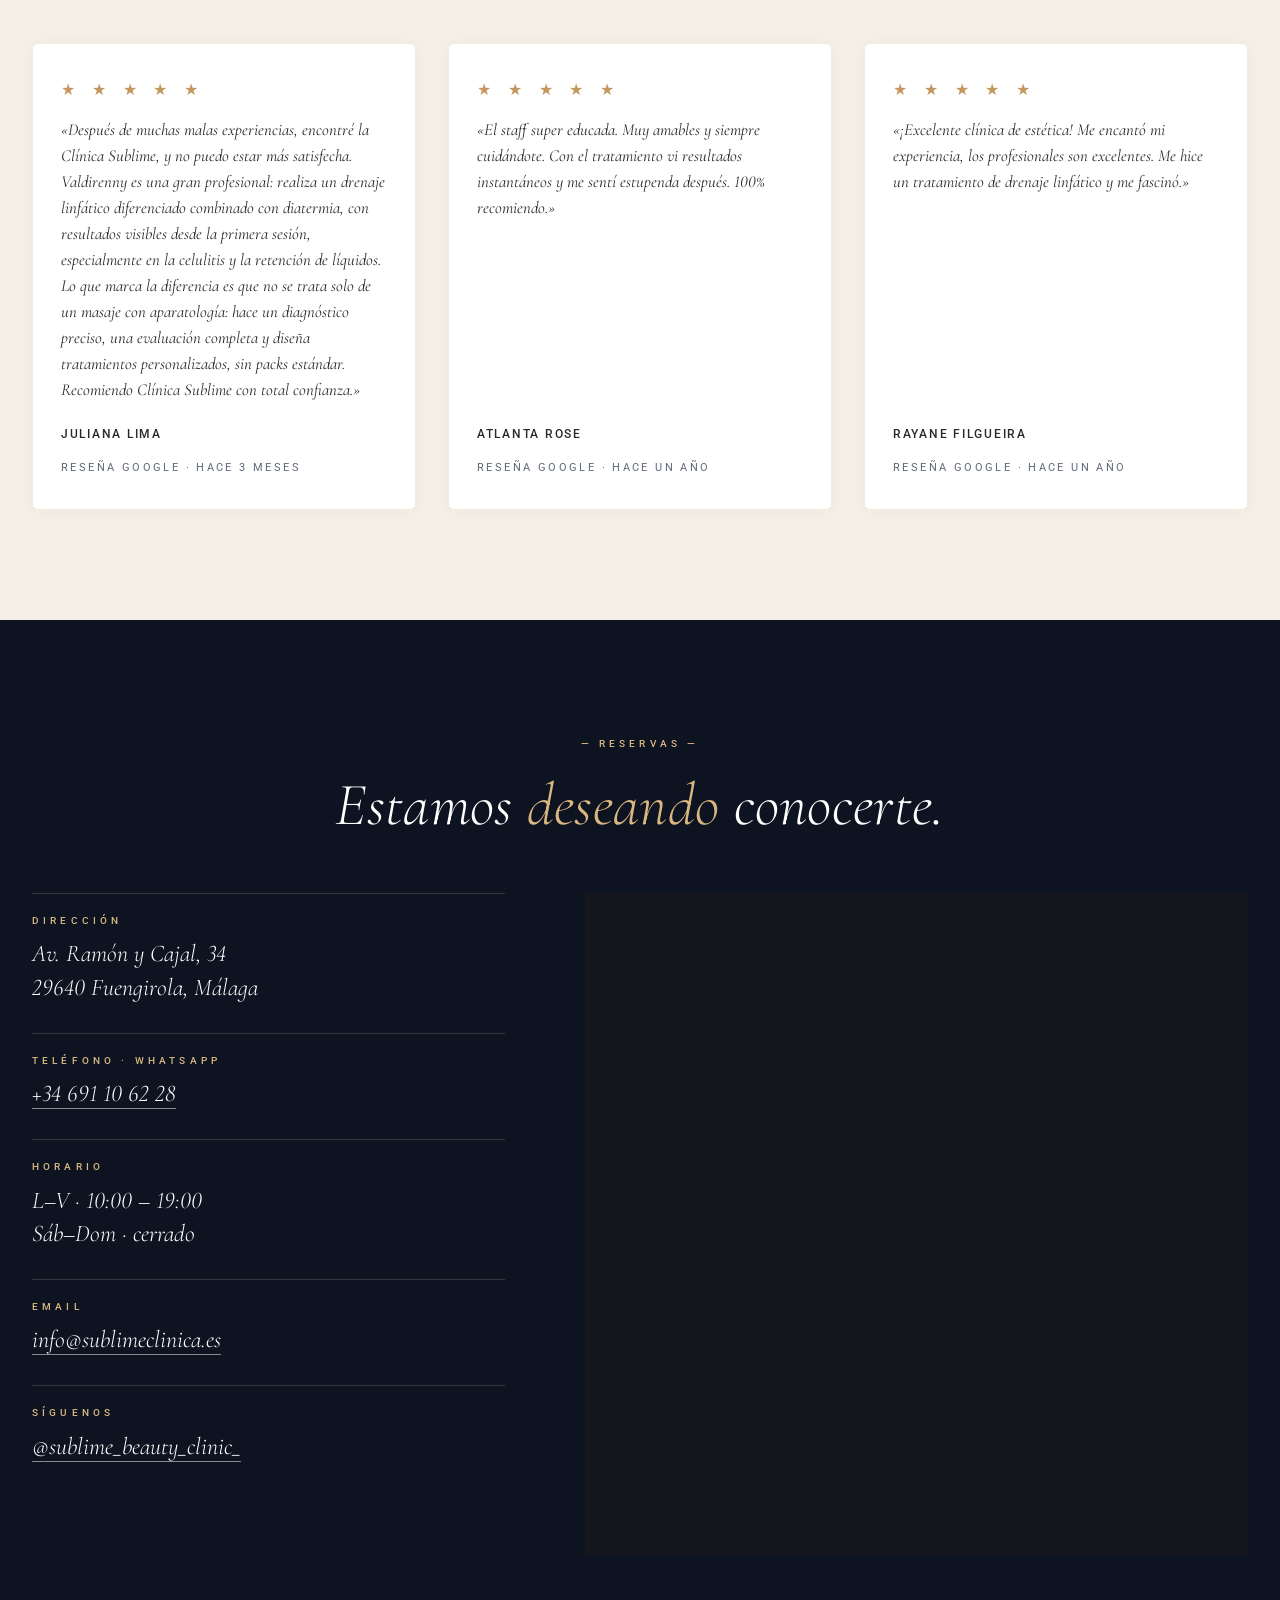
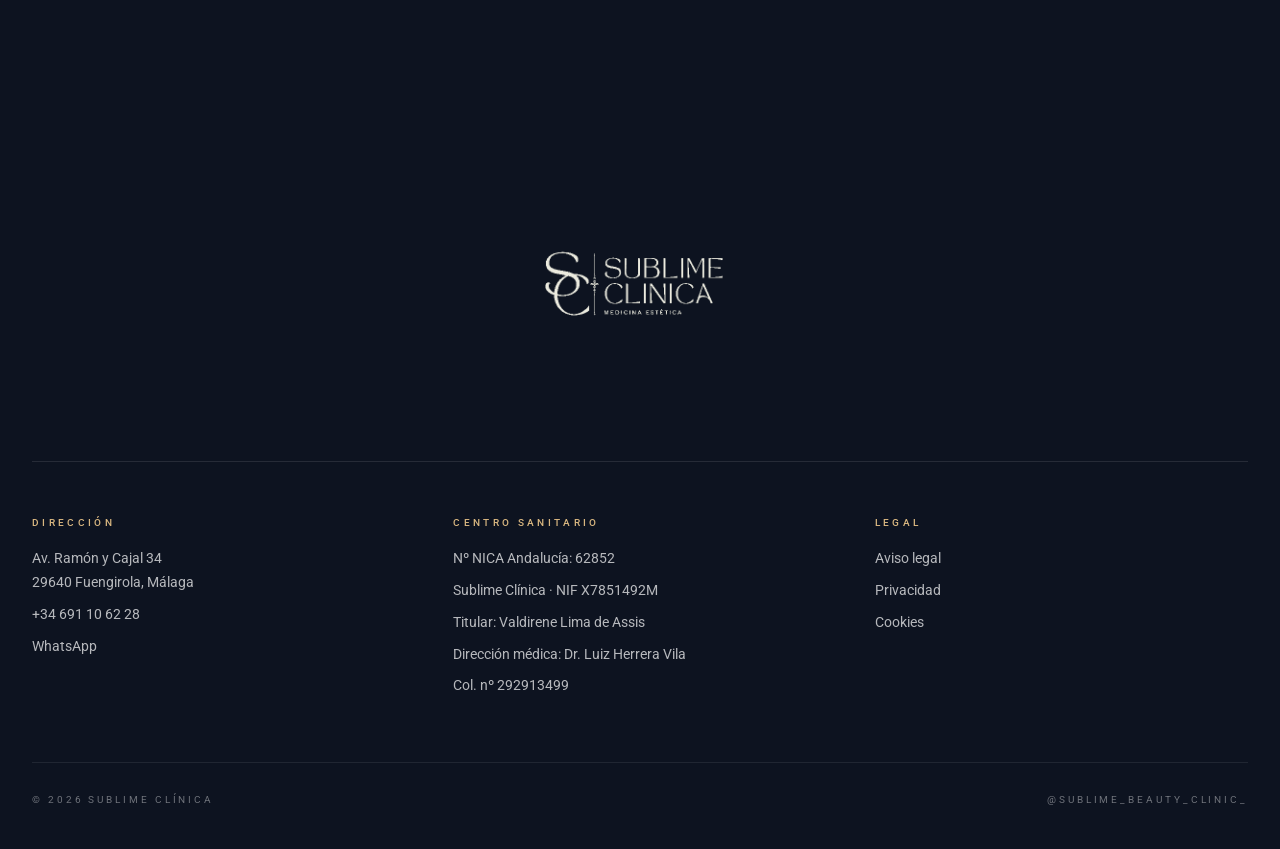
==== commit 184be976: "fix: actualiza teléfono web a 691106228 (corrección cliente) Valdirene confirma que el número correc" ====
--- a/index.html
+++ b/index.html
@@ -7,6 +7,7 @@
     <title>Sublime Clínica — Medicina estética y regenerativa · Fuengirola</title>
     <meta name="description" content="Clínica de medicina estética y regenerativa en Fuengirola.">
     <meta name="robots" content="index,follow">
+    <meta name="google-site-verification" content="dWhndQGa5TwOxASARjDke9ouwjuGcGryg2qJO3O4_sU" />
     <link rel="icon" href="data:image/svg+xml,%3Csvg xmlns=%27http://www.w3.org/2000/svg%27 viewBox=%270 0 32 32%27%3E%3Crect width=%2732%27 height=%2732%27 fill=%27%230D1320%27/%3E%3Ctext x=%2716%27 y=%2722%27 font-family=%27serif%27 font-size=%2716%27 fill=%27%23C4975F%27 text-anchor=%27middle%27 font-style=%27italic%27%3ESC%3C/text%3E%3C/svg%3E" sizes="any">
     <link rel="apple-touch-icon" href="assets/img/logo-sc-transparent.webp">
 
@@ -31,8 +32,8 @@
             <img src="assets/img/logo-sc-transparent.webp" alt="Sublime Clínica" class="topbar-brand-img" width="500" height="500">
         </a>
         <div class="topbar-right">
-            <a href="tel:+34635311621" class="topbar-cta">Llamar</a>
-            <a href="https://wa.me/34635311621?text=Hola%2C%20quiero%20pedir%20cita" target="_blank" rel="noopener noreferrer" class="topbar-cta is-gold">Pedir cita</a>
+            <a href="tel:+34691106228" class="topbar-cta">Llamar</a>
+            <a href="https://wa.me/34691106228?text=Hola%2C%20quiero%20pedir%20cita" target="_blank" rel="noopener noreferrer" class="topbar-cta is-gold">Pedir cita</a>
             <button type="button" class="topbar-burger" aria-label="Menú"><span></span><span></span><span></span></button>
         </div>
     </div>
@@ -53,7 +54,7 @@
             con un trato cercano, criterio profesional y resultados naturales.
         </p>
         <div class="hero-cta">
-            <a href="https://wa.me/34635311621?text=Hola%2C%20quiero%20pedir%20cita" target="_blank" rel="noopener noreferrer" class="btn btn-gold">Pedir cita</a>
+            <a href="https://wa.me/34691106228?text=Hola%2C%20quiero%20pedir%20cita" target="_blank" rel="noopener noreferrer" class="btn btn-gold">Pedir cita</a>
             <a href="#tratamientos" class="btn btn-outline-light">Ver tratamientos</a>
         </div>
     </div>
@@ -210,7 +211,7 @@
                 </div>
                 <div class="contacto-row">
                     <span class="eyebrow">Teléfono · WhatsApp</span>
-                    <p><a href="https://wa.me/34635311621" target="_blank" rel="noopener noreferrer">+34 635 31 16 21</a></p>
+                    <p><a href="https://wa.me/34691106228" target="_blank" rel="noopener noreferrer">+34 691 10 62 28</a></p>
                 </div>
                 <div class="contacto-row">
                     <span class="eyebrow">Horario</span>
@@ -245,8 +246,8 @@
             <div class="footer-col">
                 <h4>Dirección</h4>
                 <p>Av. Ramón y Cajal 34<br>29640 Fuengirola, Málaga</p>
-                <a href="tel:+34635311621">+34 635 31 16 21</a>
-                <a href="https://wa.me/34635311621" target="_blank" rel="noopener noreferrer">WhatsApp</a>
+                <a href="tel:+34691106228">+34 691 10 62 28</a>
+                <a href="https://wa.me/34691106228" target="_blank" rel="noopener noreferrer">WhatsApp</a>
             </div>
             <div class="footer-col">
                 <h4>Centro sanitario</h4>
@@ -270,7 +271,7 @@
     </div>
 </footer>
 
-<a href="https://wa.me/34635311621?text=Hola%2C%20quiero%20pedir%20cita" target="_blank" rel="noopener noreferrer" class="wa-float" aria-label="WhatsApp">
+<a href="https://wa.me/34691106228?text=Hola%2C%20quiero%20pedir%20cita" target="_blank" rel="noopener noreferrer" class="wa-float" aria-label="WhatsApp">
     <svg viewBox="0 0 24 24" fill="currentColor" aria-hidden="true">
         <path d="M17.472 14.382c-.297-.149-1.758-.867-2.03-.967-.273-.099-.471-.148-.67.15-.197.297-.767.966-.94 1.164-.173.199-.347.223-.644.075-.297-.15-1.255-.463-2.39-1.475-.883-.788-1.48-1.761-1.653-2.059-.173-.297-.018-.458.13-.606.134-.133.298-.347.446-.52.149-.174.198-.298.298-.497.099-.198.05-.371-.025-.52-.075-.149-.669-1.612-.916-2.207-.242-.579-.487-.5-.669-.51l-.57-.01c-.198 0-.52.074-.792.372s-1.04 1.016-1.04 2.479 1.065 2.876 1.213 3.074c.149.198 2.096 3.2 5.077 4.487.709.306 1.262.489 1.694.626.712.226 1.36.194 1.872.118.571-.085 1.758-.719 2.006-1.413.248-.694.248-1.289.173-1.413-.074-.124-.272-.198-.57-.347m-5.421 7.403h-.004a9.87 9.87 0 0 1-5.031-1.378l-.361-.214-3.741.982.998-3.648-.235-.374a9.86 9.86 0 0 1-1.51-5.26c.001-5.45 4.436-9.884 9.888-9.884 2.64 0 5.122 1.03 6.988 2.898a9.825 9.825 0 0 1 2.893 6.994c-.003 5.45-4.437 9.884-9.885 9.884m8.413-18.297A11.815 11.815 0 0 0 12.05 0C5.495 0 .16 5.335.157 11.892c0 2.096.547 4.142 1.588 5.945L.057 24l6.305-1.654a11.882 11.882 0 0 0 5.683 1.448h.005c6.554 0 11.89-5.335 11.893-11.892a11.821 11.821 0 0 0-3.48-8.413"/>
     </svg>
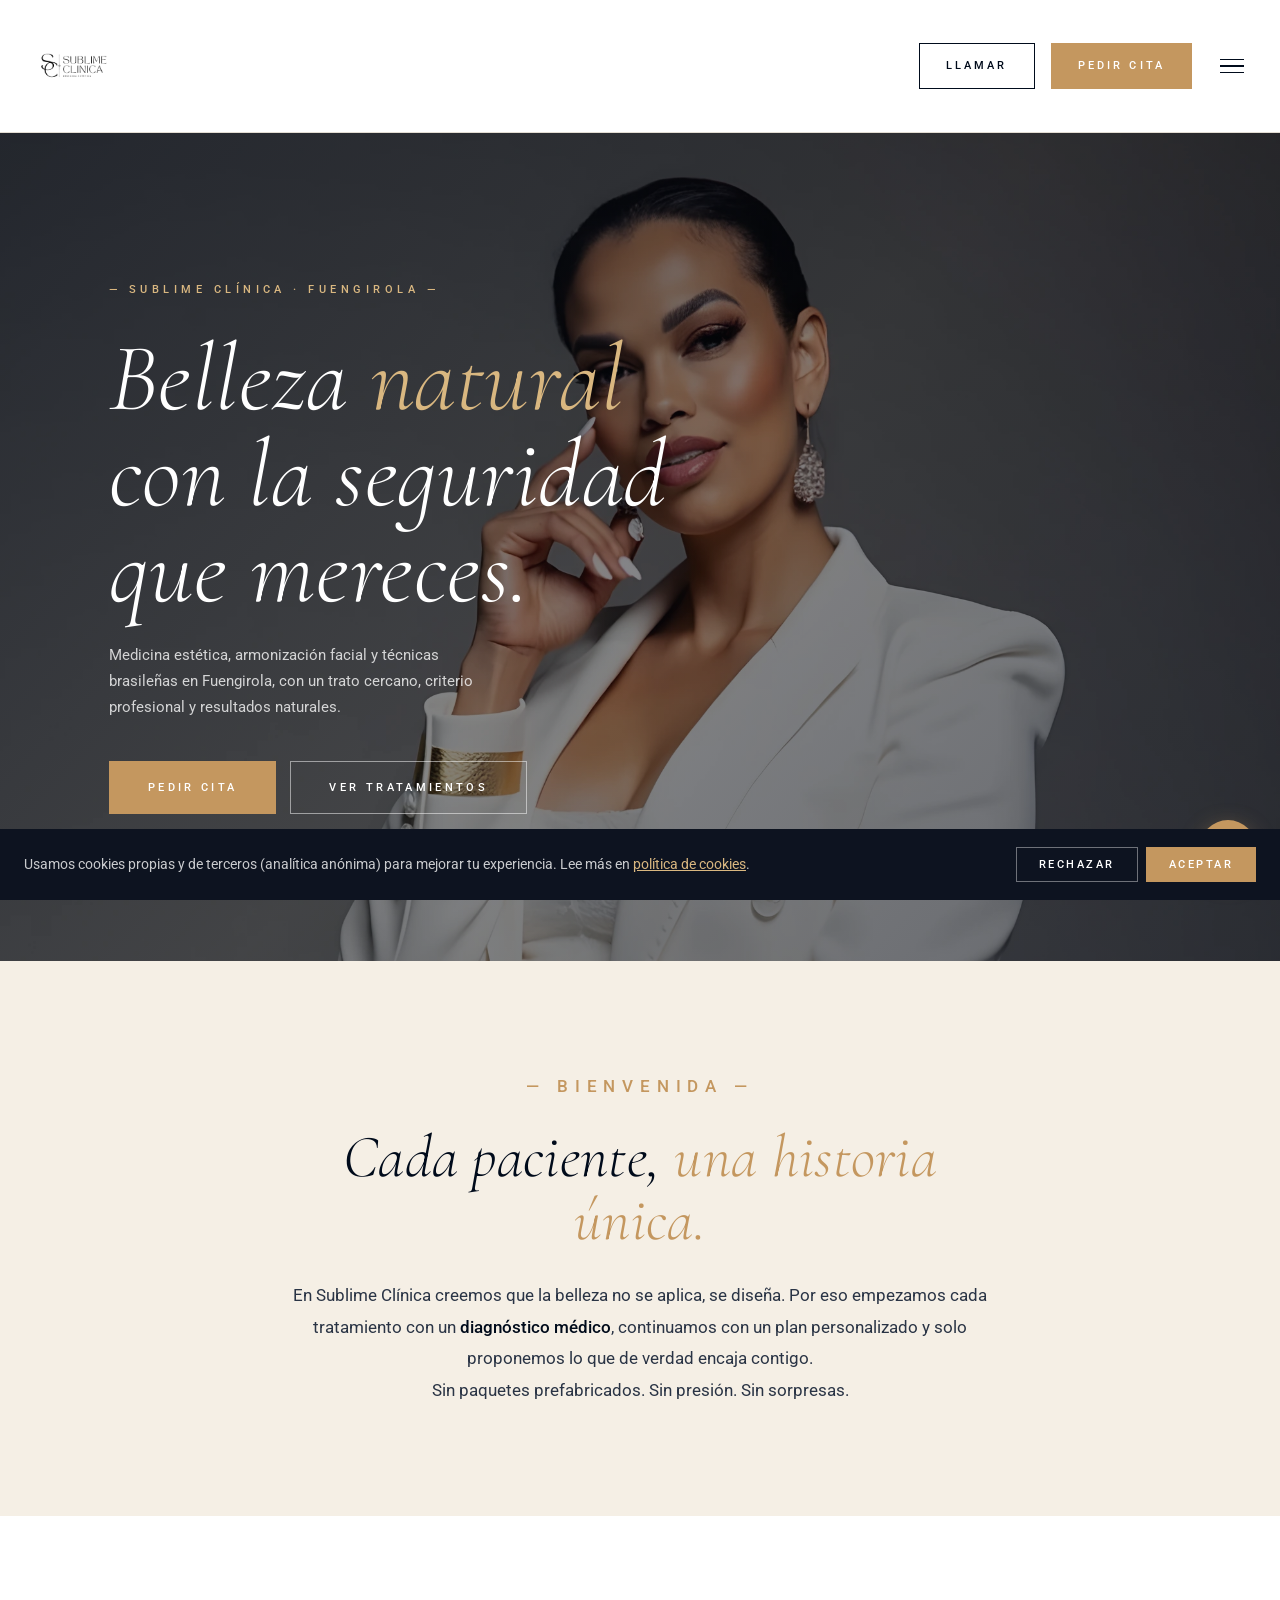
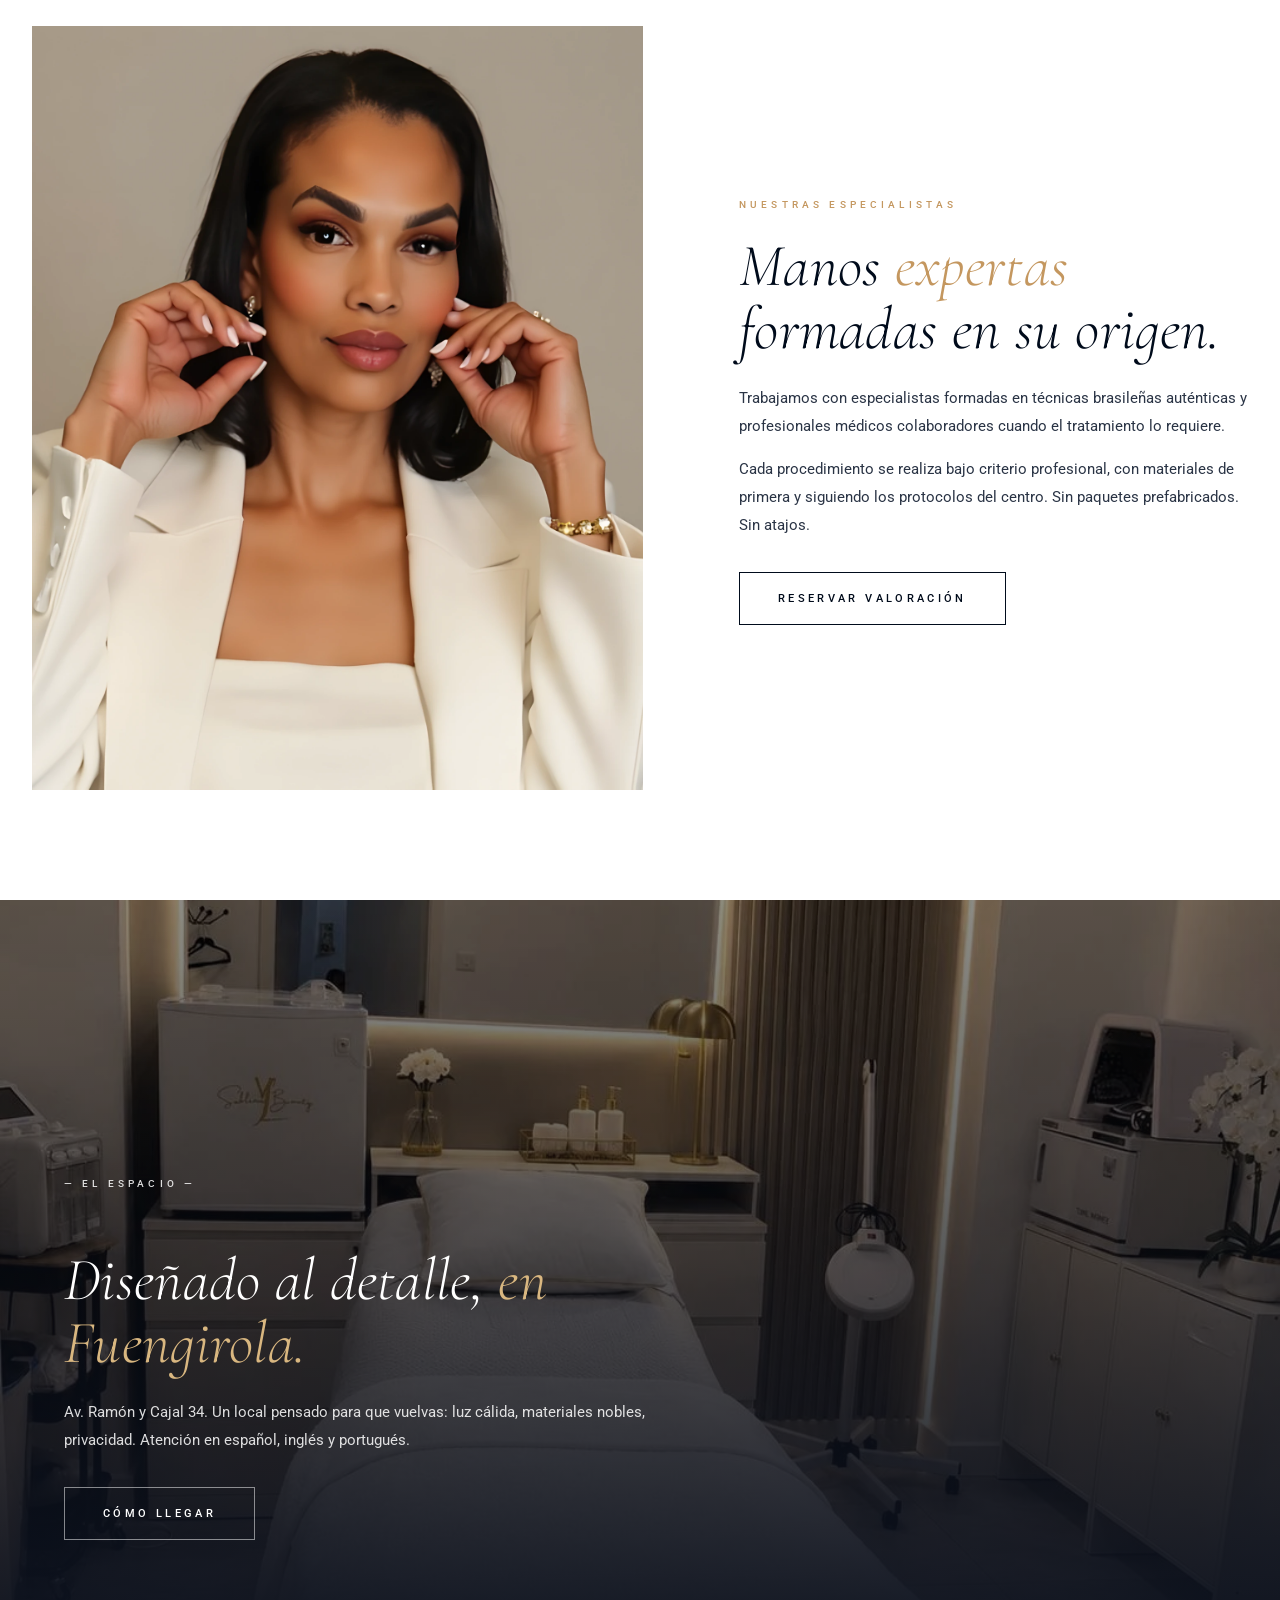
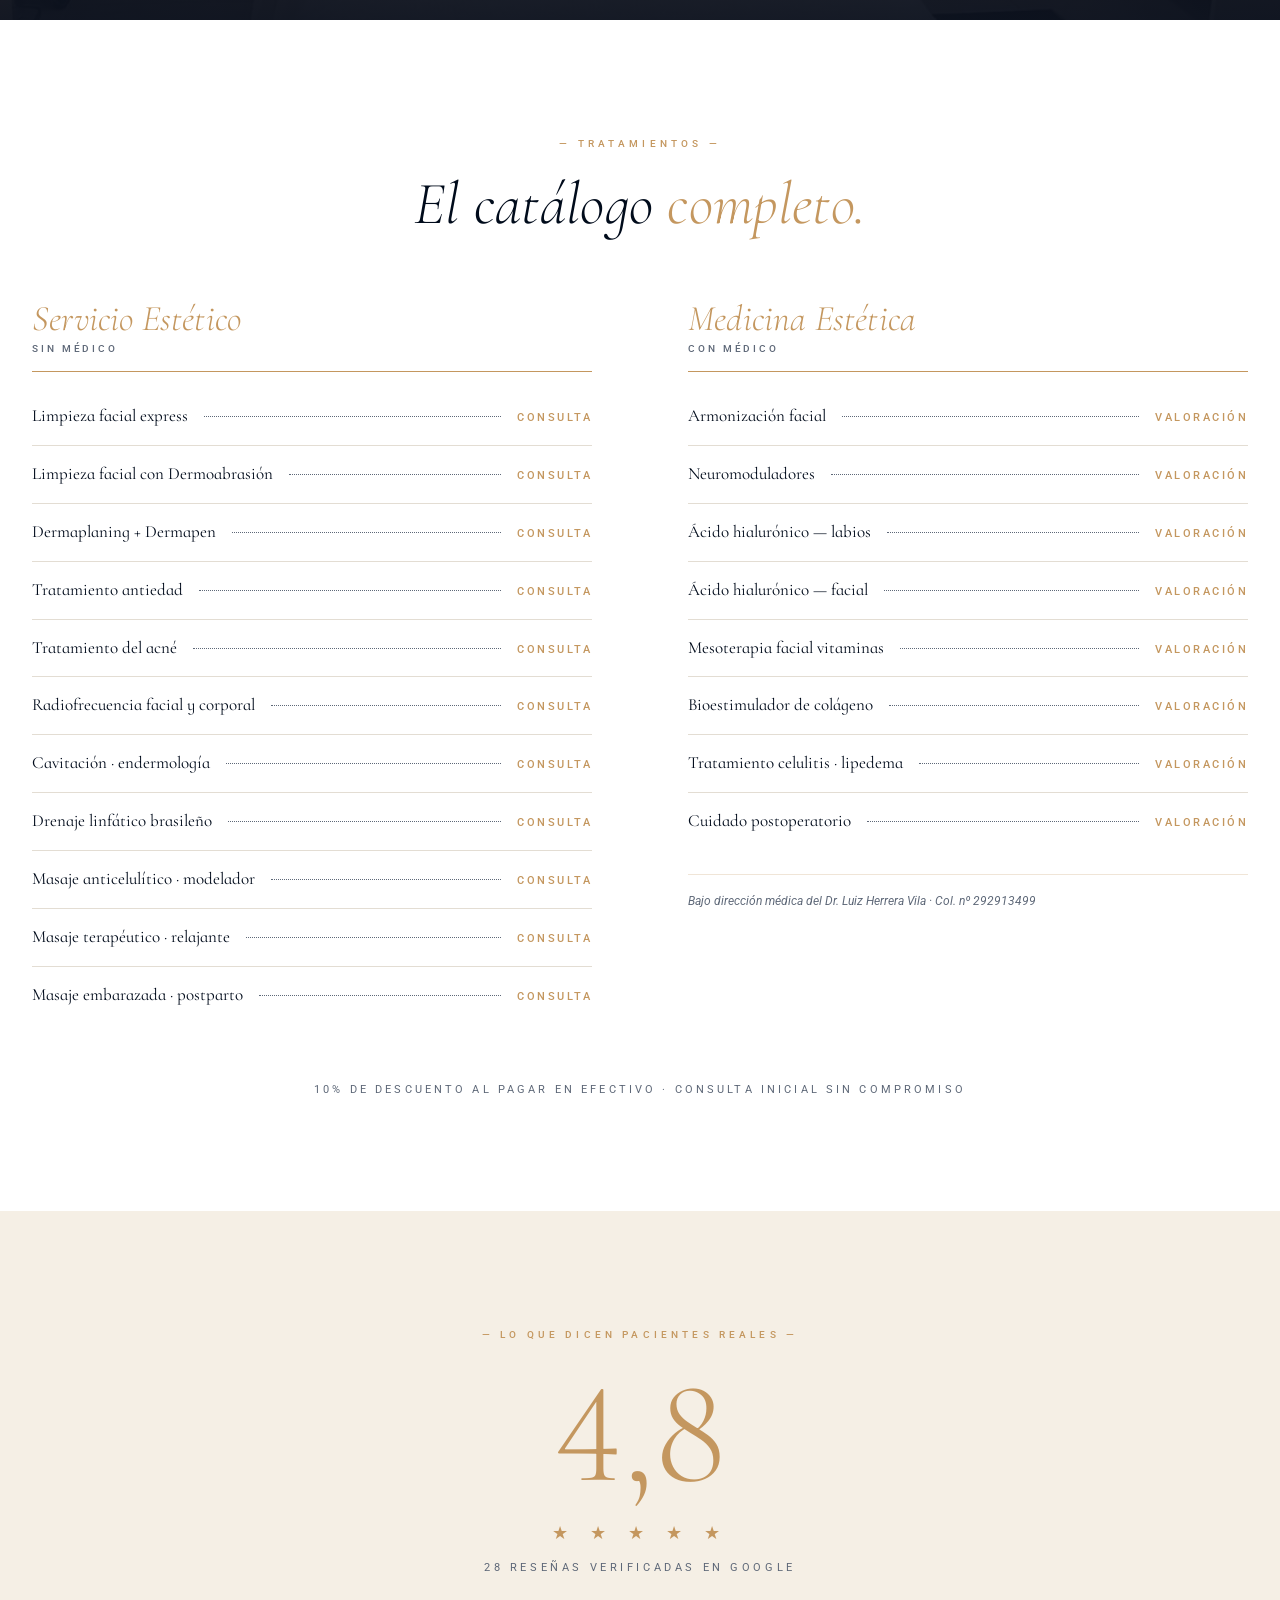
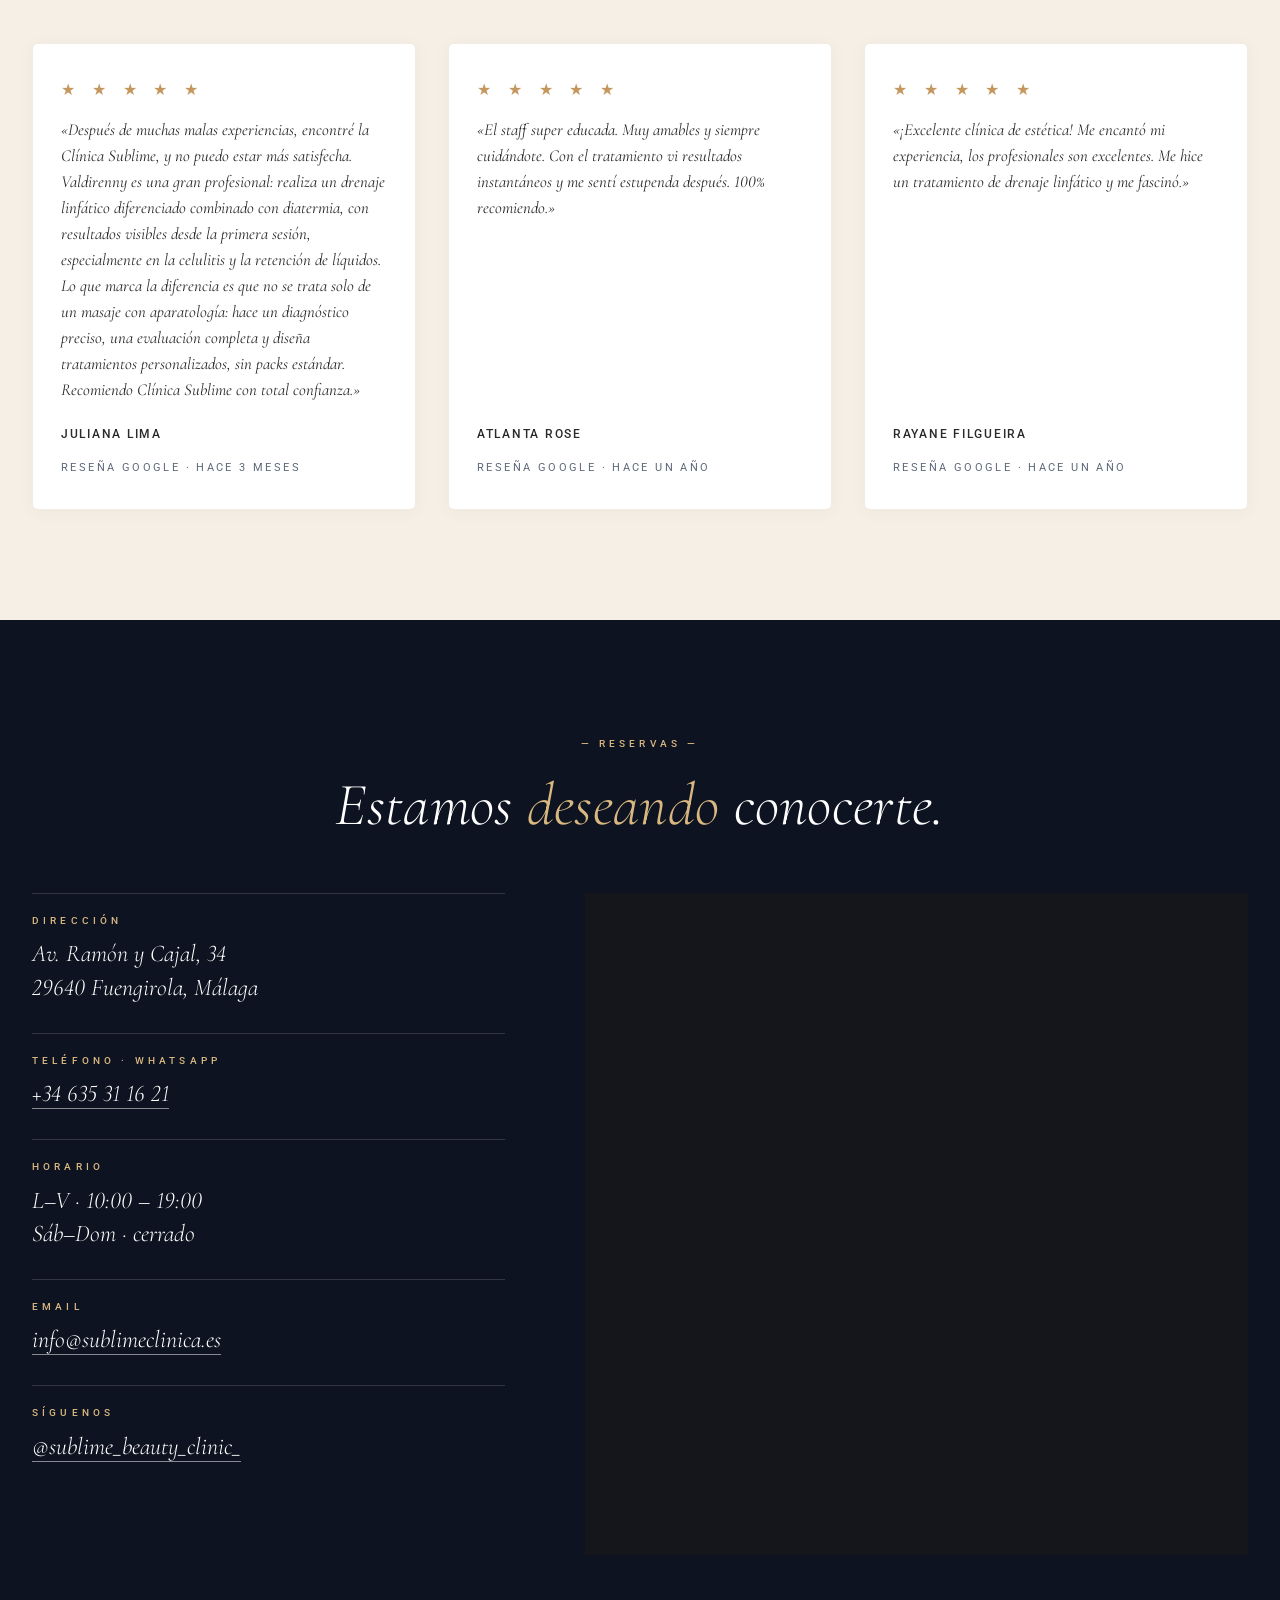
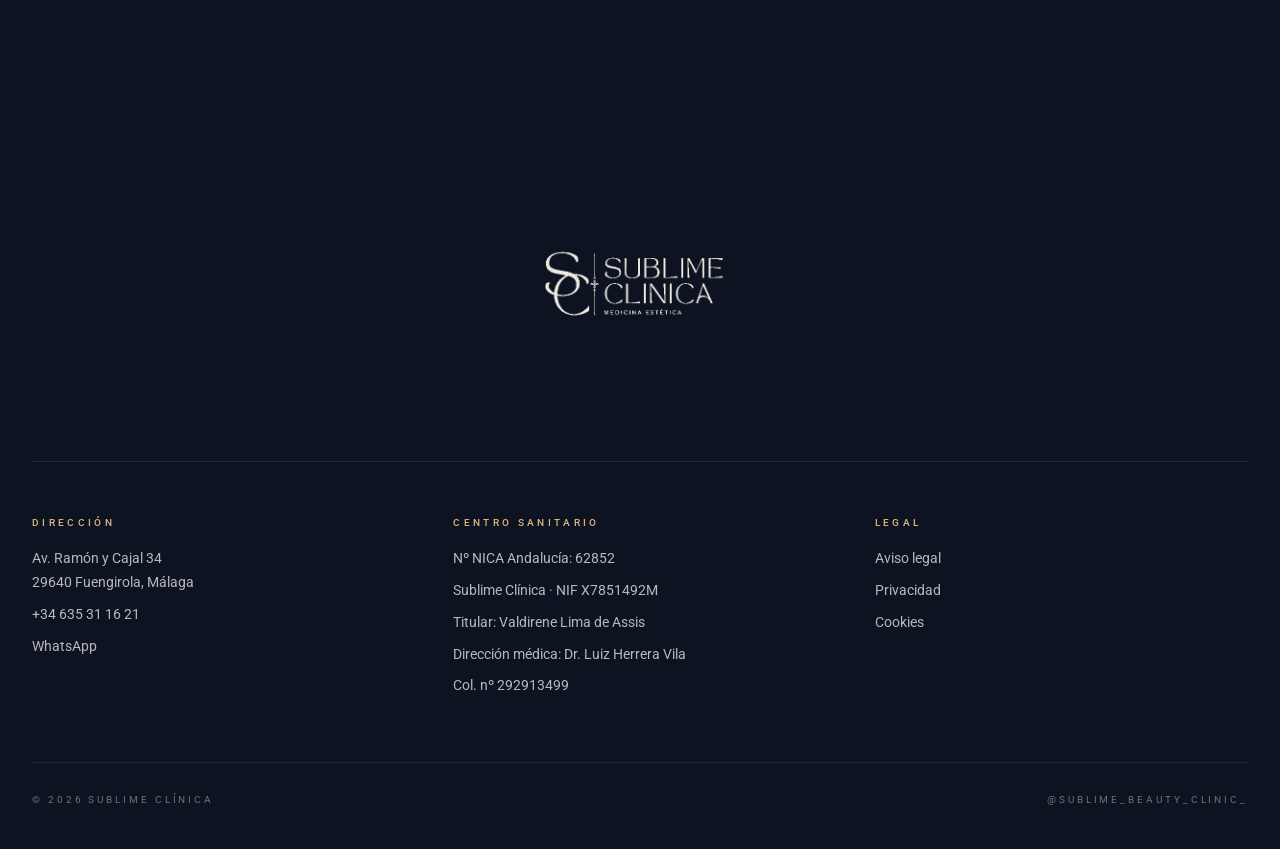
==== commit 379ee978: "Revert "fix: actualiza teléfono web a 691106228 (corrección cliente)" This reverts commit 184be976ed" ====
--- a/index.html
+++ b/index.html
@@ -32,8 +32,8 @@
             <img src="assets/img/logo-sc-transparent.webp" alt="Sublime Clínica" class="topbar-brand-img" width="500" height="500">
         </a>
         <div class="topbar-right">
-            <a href="tel:+34691106228" class="topbar-cta">Llamar</a>
-            <a href="https://wa.me/34691106228?text=Hola%2C%20quiero%20pedir%20cita" target="_blank" rel="noopener noreferrer" class="topbar-cta is-gold">Pedir cita</a>
+            <a href="tel:+34635311621" class="topbar-cta">Llamar</a>
+            <a href="https://wa.me/34635311621?text=Hola%2C%20quiero%20pedir%20cita" target="_blank" rel="noopener noreferrer" class="topbar-cta is-gold">Pedir cita</a>
             <button type="button" class="topbar-burger" aria-label="Menú"><span></span><span></span><span></span></button>
         </div>
     </div>
@@ -54,7 +54,7 @@
             con un trato cercano, criterio profesional y resultados naturales.
         </p>
         <div class="hero-cta">
-            <a href="https://wa.me/34691106228?text=Hola%2C%20quiero%20pedir%20cita" target="_blank" rel="noopener noreferrer" class="btn btn-gold">Pedir cita</a>
+            <a href="https://wa.me/34635311621?text=Hola%2C%20quiero%20pedir%20cita" target="_blank" rel="noopener noreferrer" class="btn btn-gold">Pedir cita</a>
             <a href="#tratamientos" class="btn btn-outline-light">Ver tratamientos</a>
         </div>
     </div>
@@ -211,7 +211,7 @@
                 </div>
                 <div class="contacto-row">
                     <span class="eyebrow">Teléfono · WhatsApp</span>
-                    <p><a href="https://wa.me/34691106228" target="_blank" rel="noopener noreferrer">+34 691 10 62 28</a></p>
+                    <p><a href="https://wa.me/34635311621" target="_blank" rel="noopener noreferrer">+34 635 31 16 21</a></p>
                 </div>
                 <div class="contacto-row">
                     <span class="eyebrow">Horario</span>
@@ -246,8 +246,8 @@
             <div class="footer-col">
                 <h4>Dirección</h4>
                 <p>Av. Ramón y Cajal 34<br>29640 Fuengirola, Málaga</p>
-                <a href="tel:+34691106228">+34 691 10 62 28</a>
-                <a href="https://wa.me/34691106228" target="_blank" rel="noopener noreferrer">WhatsApp</a>
+                <a href="tel:+34635311621">+34 635 31 16 21</a>
+                <a href="https://wa.me/34635311621" target="_blank" rel="noopener noreferrer">WhatsApp</a>
             </div>
             <div class="footer-col">
                 <h4>Centro sanitario</h4>
@@ -271,7 +271,7 @@
     </div>
 </footer>
 
-<a href="https://wa.me/34691106228?text=Hola%2C%20quiero%20pedir%20cita" target="_blank" rel="noopener noreferrer" class="wa-float" aria-label="WhatsApp">
+<a href="https://wa.me/34635311621?text=Hola%2C%20quiero%20pedir%20cita" target="_blank" rel="noopener noreferrer" class="wa-float" aria-label="WhatsApp">
     <svg viewBox="0 0 24 24" fill="currentColor" aria-hidden="true">
         <path d="M17.472 14.382c-.297-.149-1.758-.867-2.03-.967-.273-.099-.471-.148-.67.15-.197.297-.767.966-.94 1.164-.173.199-.347.223-.644.075-.297-.15-1.255-.463-2.39-1.475-.883-.788-1.48-1.761-1.653-2.059-.173-.297-.018-.458.13-.606.134-.133.298-.347.446-.52.149-.174.198-.298.298-.497.099-.198.05-.371-.025-.52-.075-.149-.669-1.612-.916-2.207-.242-.579-.487-.5-.669-.51l-.57-.01c-.198 0-.52.074-.792.372s-1.04 1.016-1.04 2.479 1.065 2.876 1.213 3.074c.149.198 2.096 3.2 5.077 4.487.709.306 1.262.489 1.694.626.712.226 1.36.194 1.872.118.571-.085 1.758-.719 2.006-1.413.248-.694.248-1.289.173-1.413-.074-.124-.272-.198-.57-.347m-5.421 7.403h-.004a9.87 9.87 0 0 1-5.031-1.378l-.361-.214-3.741.982.998-3.648-.235-.374a9.86 9.86 0 0 1-1.51-5.26c.001-5.45 4.436-9.884 9.888-9.884 2.64 0 5.122 1.03 6.988 2.898a9.825 9.825 0 0 1 2.893 6.994c-.003 5.45-4.437 9.884-9.885 9.884m8.413-18.297A11.815 11.815 0 0 0 12.05 0C5.495 0 .16 5.335.157 11.892c0 2.096.547 4.142 1.588 5.945L.057 24l6.305-1.654a11.882 11.882 0 0 0 5.683 1.448h.005c6.554 0 11.89-5.335 11.893-11.892a11.821 11.821 0 0 0-3.48-8.413"/>
     </svg>
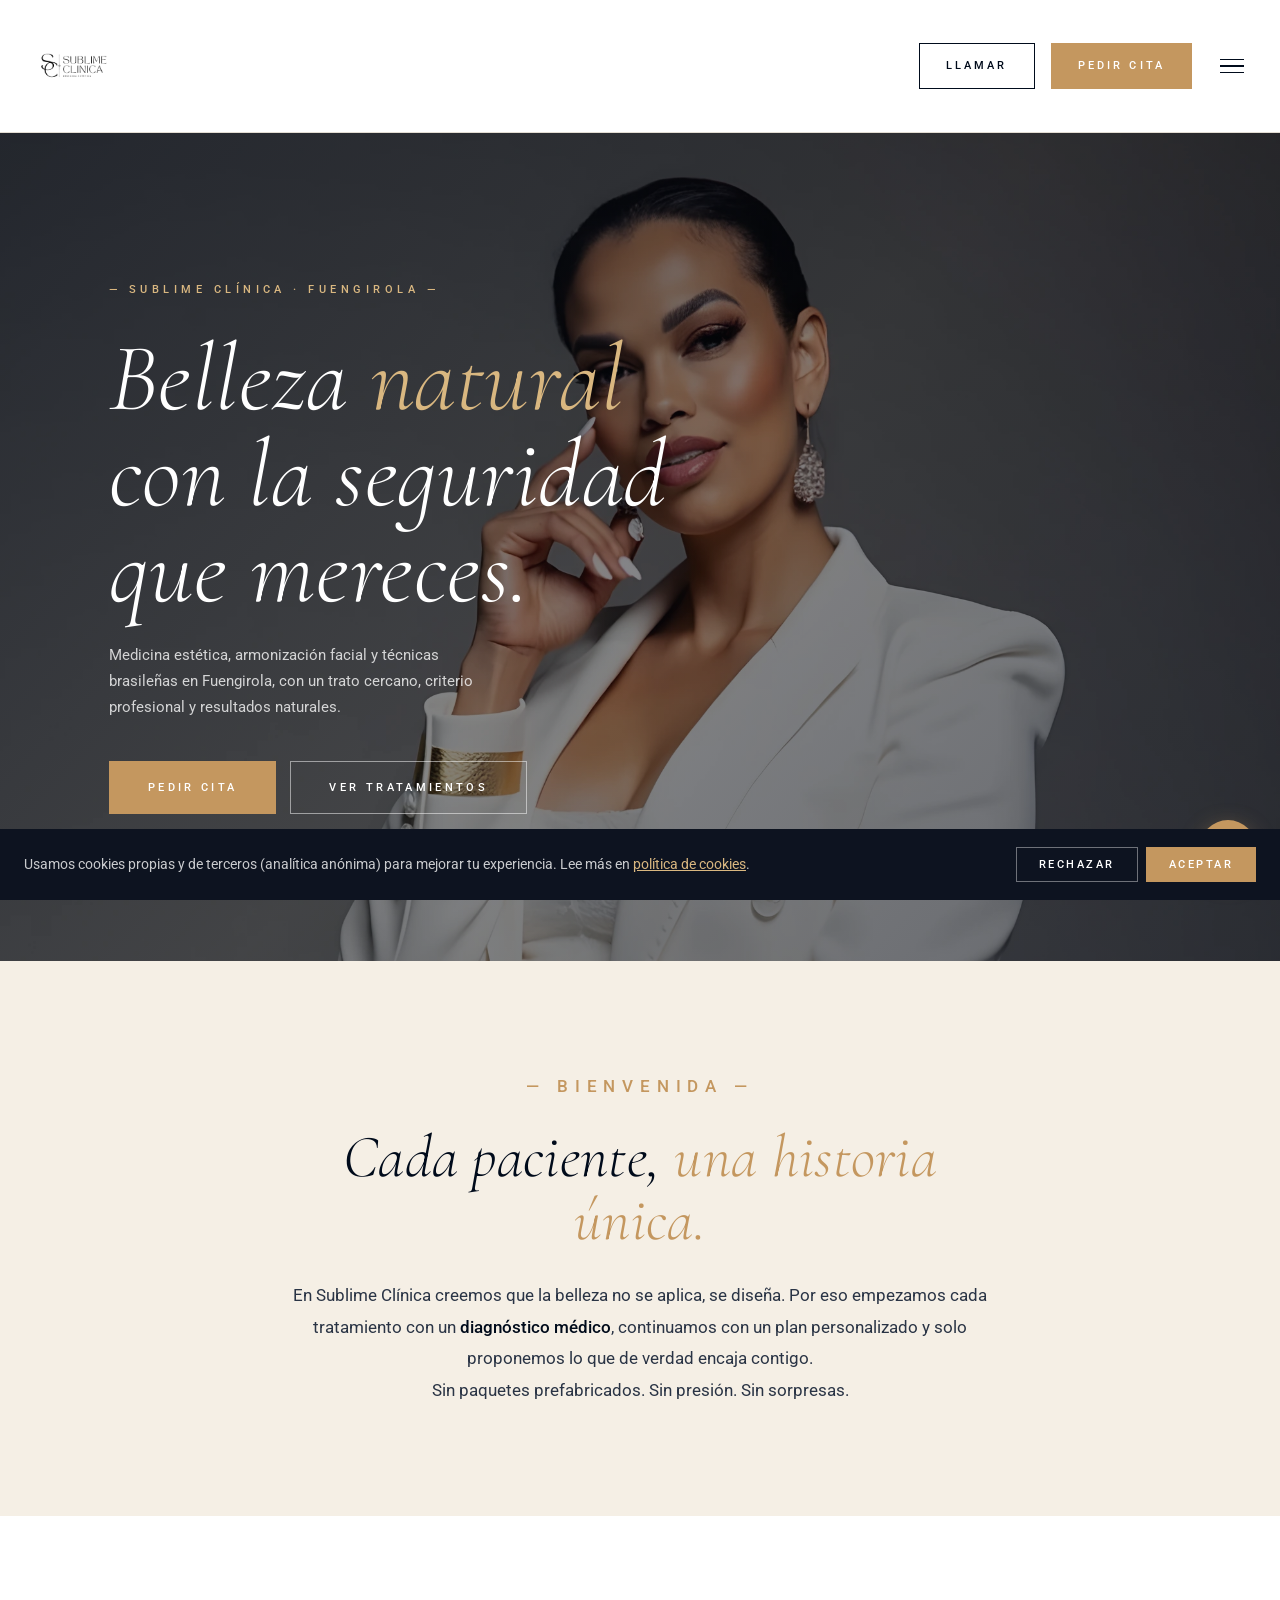
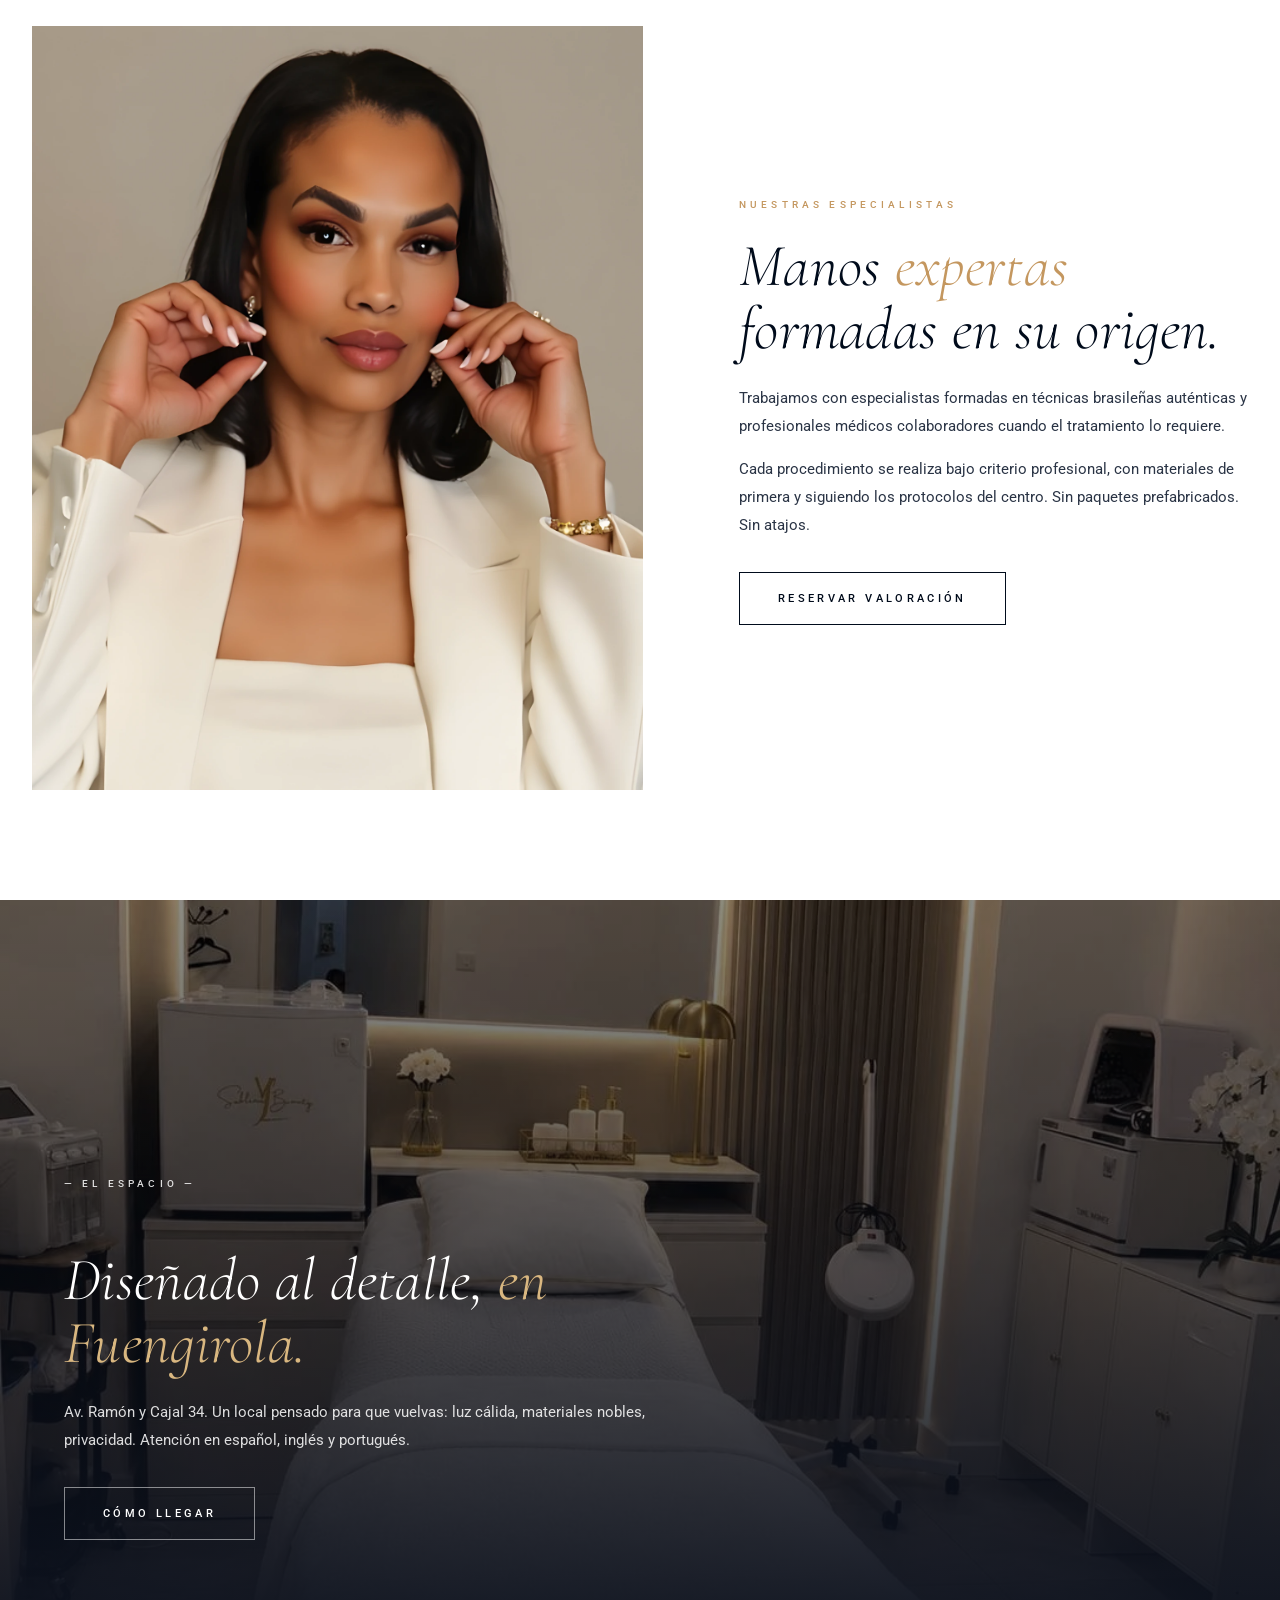
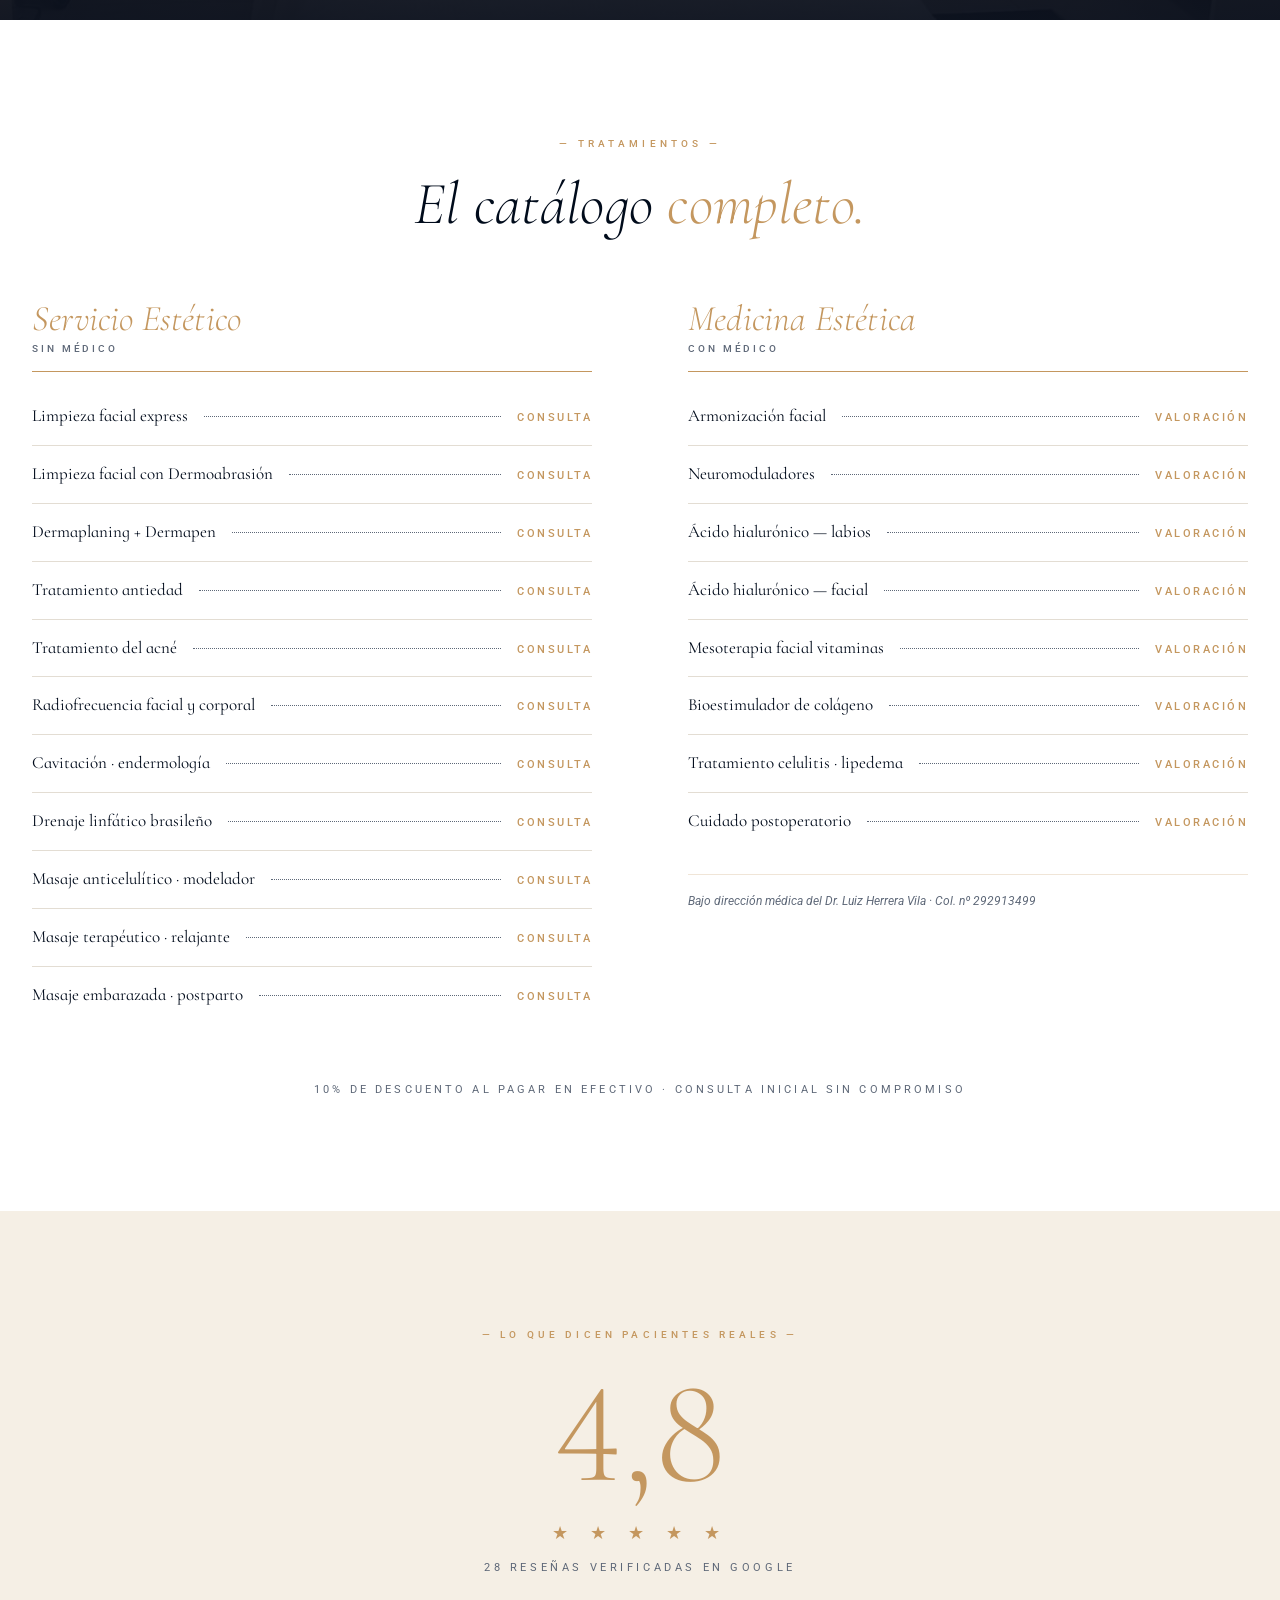
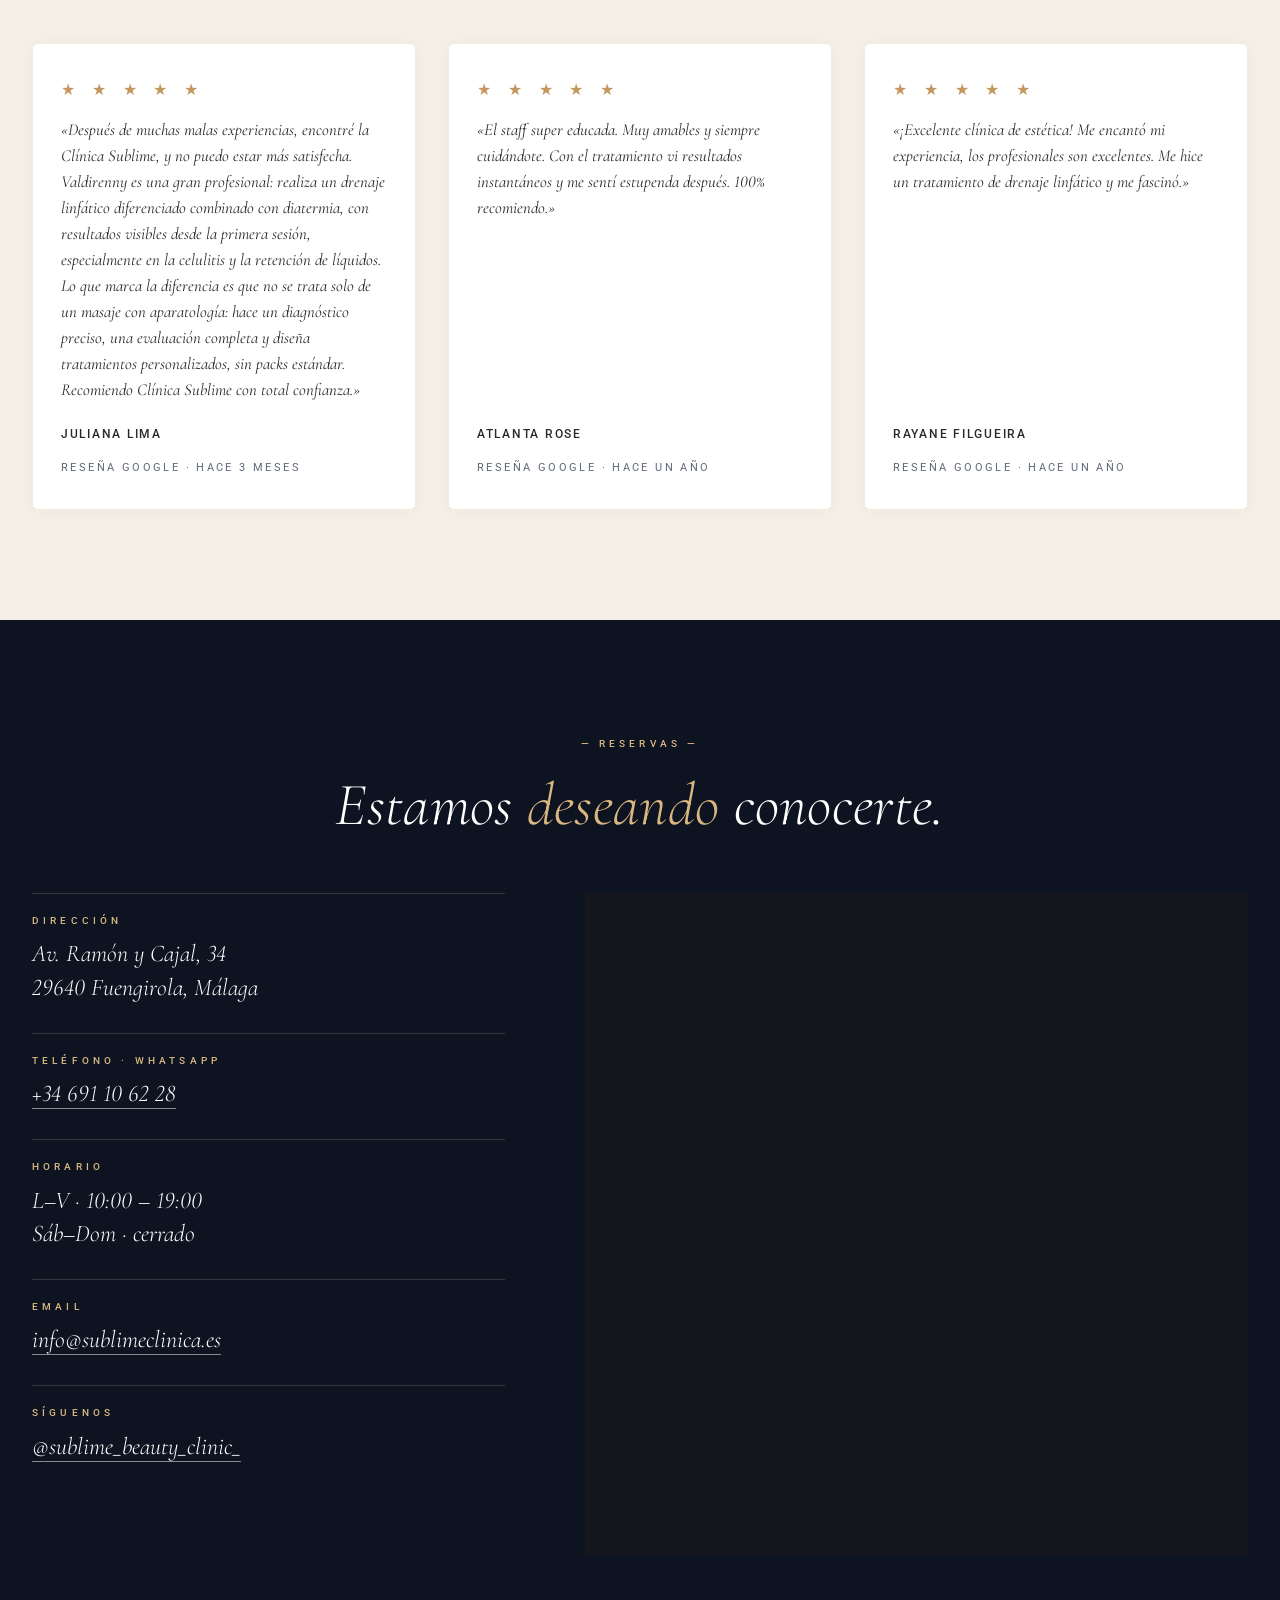
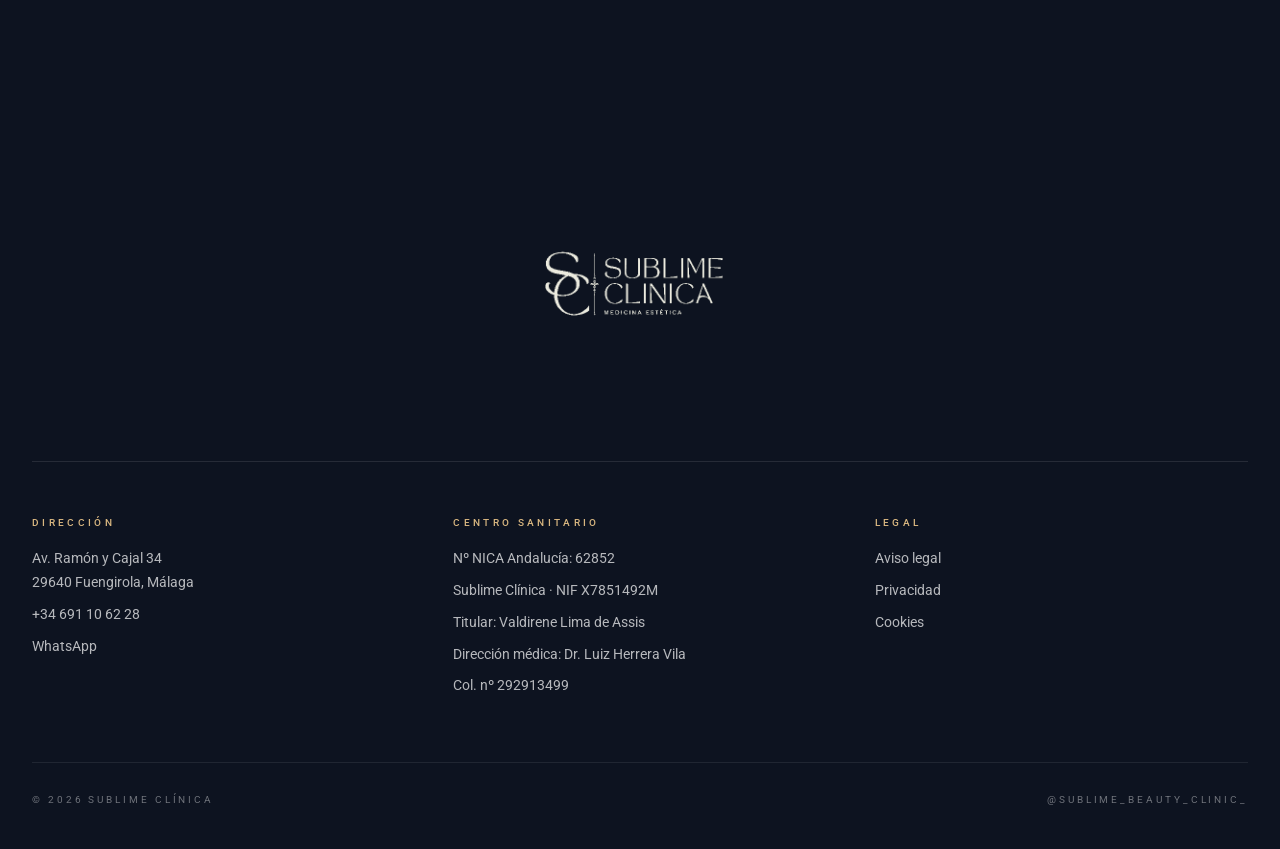
==== commit a6390281: "Reapply "fix: actualiza teléfono web a 691106228 (corrección cliente)" This reverts commit 379ee9785" ====
--- a/index.html
+++ b/index.html
@@ -32,8 +32,8 @@
             <img src="assets/img/logo-sc-transparent.webp" alt="Sublime Clínica" class="topbar-brand-img" width="500" height="500">
         </a>
         <div class="topbar-right">
-            <a href="tel:+34635311621" class="topbar-cta">Llamar</a>
-            <a href="https://wa.me/34635311621?text=Hola%2C%20quiero%20pedir%20cita" target="_blank" rel="noopener noreferrer" class="topbar-cta is-gold">Pedir cita</a>
+            <a href="tel:+34691106228" class="topbar-cta">Llamar</a>
+            <a href="https://wa.me/34691106228?text=Hola%2C%20quiero%20pedir%20cita" target="_blank" rel="noopener noreferrer" class="topbar-cta is-gold">Pedir cita</a>
             <button type="button" class="topbar-burger" aria-label="Menú"><span></span><span></span><span></span></button>
         </div>
     </div>
@@ -54,7 +54,7 @@
             con un trato cercano, criterio profesional y resultados naturales.
         </p>
         <div class="hero-cta">
-            <a href="https://wa.me/34635311621?text=Hola%2C%20quiero%20pedir%20cita" target="_blank" rel="noopener noreferrer" class="btn btn-gold">Pedir cita</a>
+            <a href="https://wa.me/34691106228?text=Hola%2C%20quiero%20pedir%20cita" target="_blank" rel="noopener noreferrer" class="btn btn-gold">Pedir cita</a>
             <a href="#tratamientos" class="btn btn-outline-light">Ver tratamientos</a>
         </div>
     </div>
@@ -211,7 +211,7 @@
                 </div>
                 <div class="contacto-row">
                     <span class="eyebrow">Teléfono · WhatsApp</span>
-                    <p><a href="https://wa.me/34635311621" target="_blank" rel="noopener noreferrer">+34 635 31 16 21</a></p>
+                    <p><a href="https://wa.me/34691106228" target="_blank" rel="noopener noreferrer">+34 691 10 62 28</a></p>
                 </div>
                 <div class="contacto-row">
                     <span class="eyebrow">Horario</span>
@@ -246,8 +246,8 @@
             <div class="footer-col">
                 <h4>Dirección</h4>
                 <p>Av. Ramón y Cajal 34<br>29640 Fuengirola, Málaga</p>
-                <a href="tel:+34635311621">+34 635 31 16 21</a>
-                <a href="https://wa.me/34635311621" target="_blank" rel="noopener noreferrer">WhatsApp</a>
+                <a href="tel:+34691106228">+34 691 10 62 28</a>
+                <a href="https://wa.me/34691106228" target="_blank" rel="noopener noreferrer">WhatsApp</a>
             </div>
             <div class="footer-col">
                 <h4>Centro sanitario</h4>
@@ -271,7 +271,7 @@
     </div>
 </footer>
 
-<a href="https://wa.me/34635311621?text=Hola%2C%20quiero%20pedir%20cita" target="_blank" rel="noopener noreferrer" class="wa-float" aria-label="WhatsApp">
+<a href="https://wa.me/34691106228?text=Hola%2C%20quiero%20pedir%20cita" target="_blank" rel="noopener noreferrer" class="wa-float" aria-label="WhatsApp">
     <svg viewBox="0 0 24 24" fill="currentColor" aria-hidden="true">
         <path d="M17.472 14.382c-.297-.149-1.758-.867-2.03-.967-.273-.099-.471-.148-.67.15-.197.297-.767.966-.94 1.164-.173.199-.347.223-.644.075-.297-.15-1.255-.463-2.39-1.475-.883-.788-1.48-1.761-1.653-2.059-.173-.297-.018-.458.13-.606.134-.133.298-.347.446-.52.149-.174.198-.298.298-.497.099-.198.05-.371-.025-.52-.075-.149-.669-1.612-.916-2.207-.242-.579-.487-.5-.669-.51l-.57-.01c-.198 0-.52.074-.792.372s-1.04 1.016-1.04 2.479 1.065 2.876 1.213 3.074c.149.198 2.096 3.2 5.077 4.487.709.306 1.262.489 1.694.626.712.226 1.36.194 1.872.118.571-.085 1.758-.719 2.006-1.413.248-.694.248-1.289.173-1.413-.074-.124-.272-.198-.57-.347m-5.421 7.403h-.004a9.87 9.87 0 0 1-5.031-1.378l-.361-.214-3.741.982.998-3.648-.235-.374a9.86 9.86 0 0 1-1.51-5.26c.001-5.45 4.436-9.884 9.888-9.884 2.64 0 5.122 1.03 6.988 2.898a9.825 9.825 0 0 1 2.893 6.994c-.003 5.45-4.437 9.884-9.885 9.884m8.413-18.297A11.815 11.815 0 0 0 12.05 0C5.495 0 .16 5.335.157 11.892c0 2.096.547 4.142 1.588 5.945L.057 24l6.305-1.654a11.882 11.882 0 0 0 5.683 1.448h.005c6.554 0 11.89-5.335 11.893-11.892a11.821 11.821 0 0 0-3.48-8.413"/>
     </svg>
